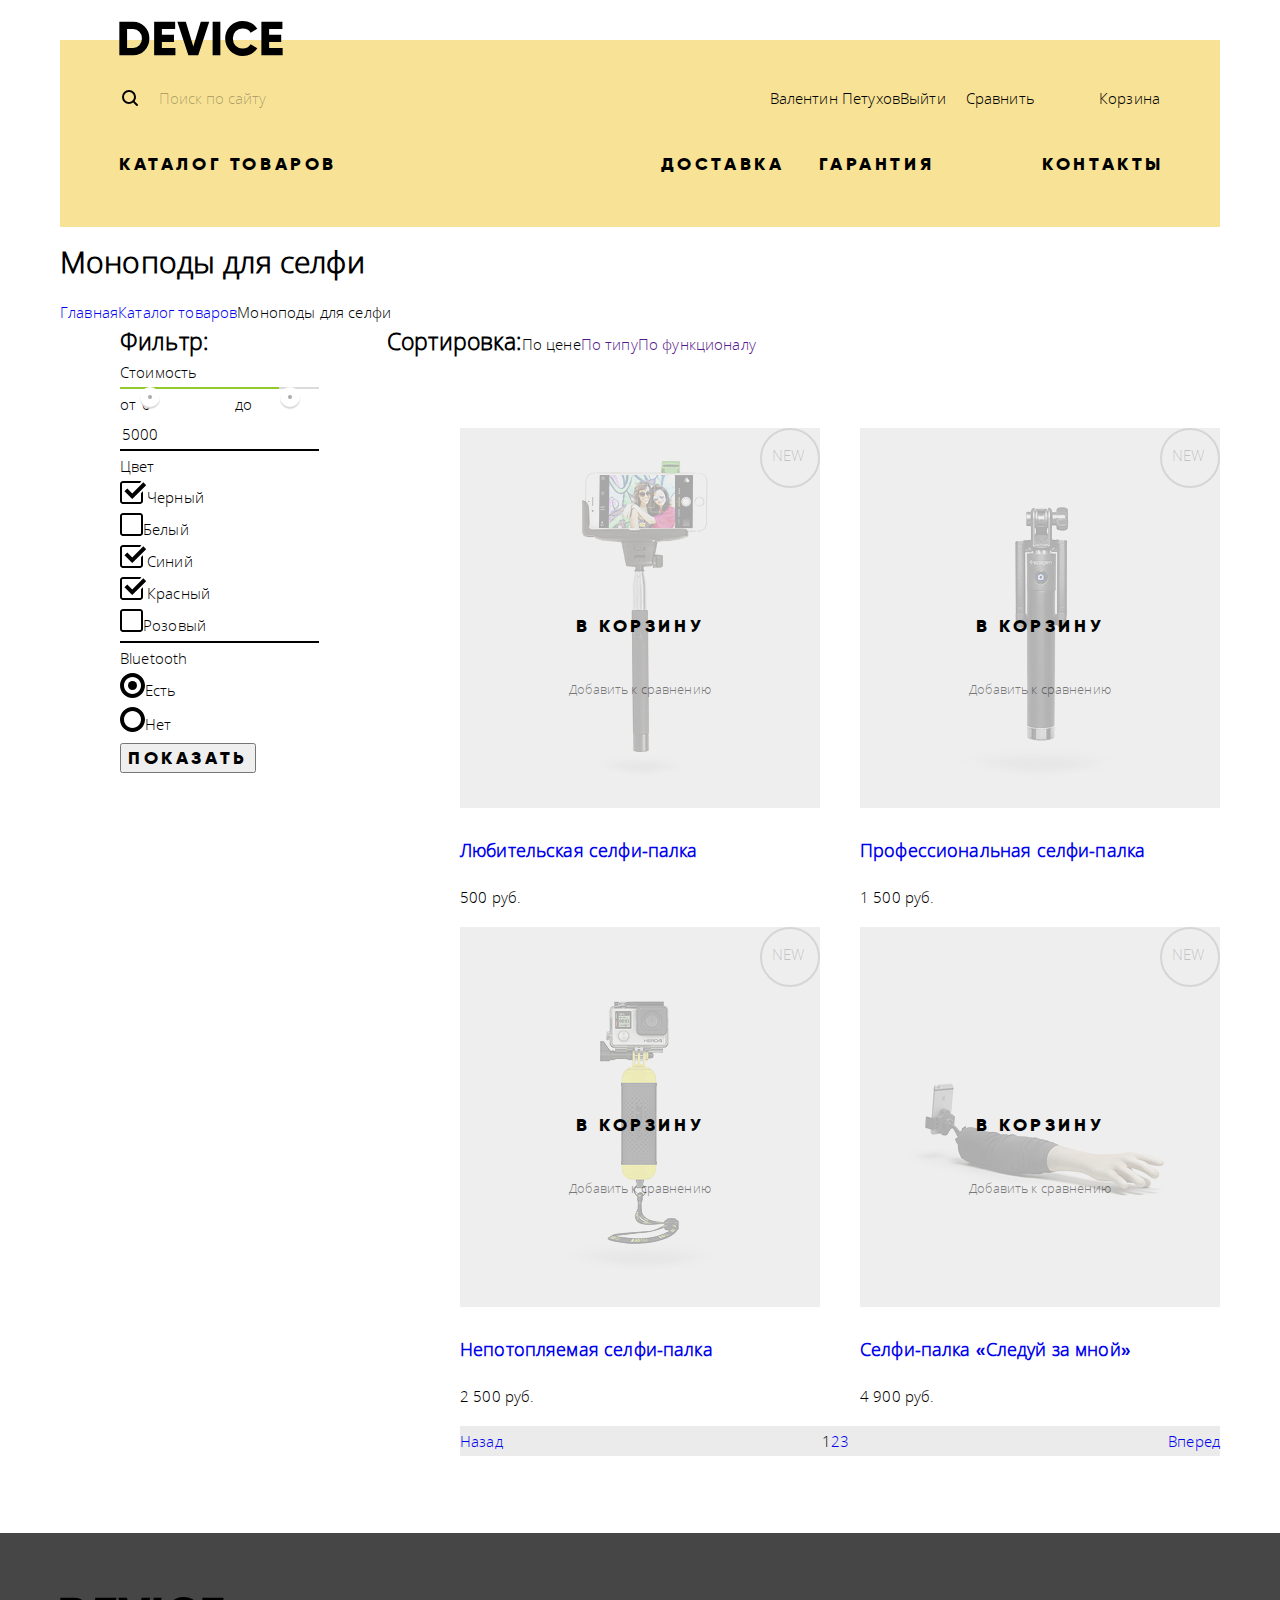
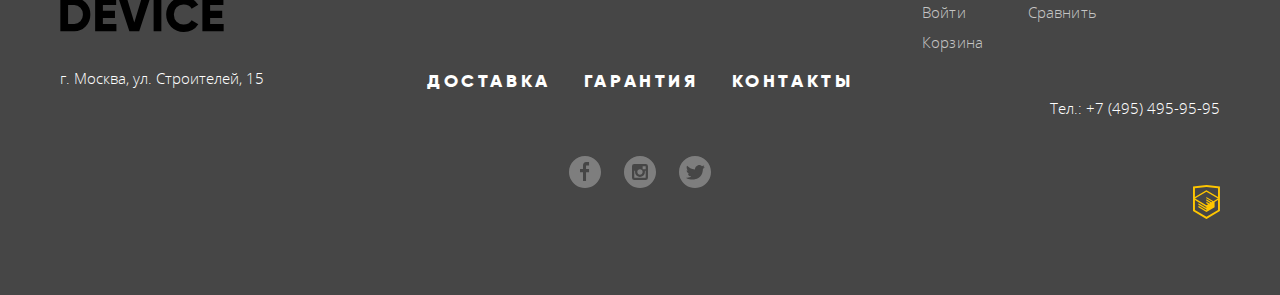
==== catalog.html @ 55981c4e "Device22.03" ====
<!DOCTYPE html>
<html lang="ru">
    <head>
       <meta charset="utf-8">
       <title>HTML Academy: Девайс</title>
       <link rel="stylesheet" href="css/normalize.css">
       <link rel="stylesheet" href="css/style.css">
    </head>
    <body>
        <header>
            <div class="container">
                <a class="header-logo" href="index.html">
                   <img src="img/svg/logo-device.svg" width="164" height="35" alt="Логотип интернет-магазина «Девайс»">
                </a>
                <div class="header-top-wrapper">
                    <form class="search-form" tabindex="0">
                        <label for="search-field" class="visually-hidden">Поиск по сайту</label>  
                        <input type="search" name="search" placeholder="Поиск по сайту" class="search-field" id="search-field">
                        <div class="actions">
                            <button type="submit" class="search-button">Найти</button>
                        </div>
                    </form>
                    <ul class="header-user-navigation">
                        <li class=""><a href="#" class="user-link">Валентин Петухов</a></li>
                        <li class=""><a href="#" class="exit-link">Выйти</a></li>
                        <li><a href="#" class="compare-link">Сравнить</a></li>
                        <li><a href="#" class="basket-link">Корзина</a></li>
                    </ul>
                </div>
                <nav class="main-navigation">
                    <ul class="site-navigation">
                        <li class="site-nav-catalog" tabindex="0"><a href="#">Каталог товаров</a>
                            <ul class="sub-nav">
                              <div class="sub-nav-wrapper">
                                   <div class="sub-nav-left">
                                        <li><a href="#">Виртуальная реальность</a></li>
                                        <li><a href="catalog.html">Моноподы для селфи</a></li>
                                        <li><a href="#">Экшн-камеры</a></li>                            
                                    </div>
                                    <div class="sub-nav-middle">
                                        <li><a href="#">Фитнес-браслеты</a></li>                            
                                        <li><a href="#">Умные часы</a></li>
                                    </div>   
                                    <li><a href="#">Квадрокоптеры</a></li>
                                </div>
                            </ul>
                        </li>
                        <li class="site-nav-delivery"><a href="#">Доставка</a></li>
                        <li class="site-nav-guarantee"><a href="#">Гарантия</a></li>
                        <li><a href="#">Контакты</a></li>
                    </ul>
                </nav>
            </div>
        </header>
        <main>
           <div class="container">
                <h1>Моноподы для селфи</h1>
                <ul class="breadcrumbs">
                    <li><a href="#">Главная</a></li>
                    <li><a href="#">Каталог товаров</a></li>
                    <li>Моноподы для селфи</li>
                </ul>
            </div>  
                <div class="main-page-wrapper">
                   <div class="container">
                    <section class="filters">                       
                        <h2>Фильтр:</h2>
                        <form class="filter">
                            <fieldset class="filter-price">
                               <legend>Стоимость</legend>
                               <div class="range-controls">
                                    <div class="scale">
                                         <div class="bar"></div>
                                    </div>
                                    <button class="toggle toggle-min"><span class="visually-hidden">Минимальная цена</span></button>
                                    <button class="toggle toggle-max"><span class="visually-hidden">Максимальная цена</span></button>
                               </div>
                               <div class="price-controls">
                                     <label for="min-price">от</label>
                                     <input name="min-price" id="min-price" class="min-price" type="text" value="0">
                                     <label for="max-price">до </label>
                                     <input name="max-price" id="max-price" class="max-price" type="text" value="5000">
                               </div>
                           </fieldset>
                           <fieldset class="filter-color">
                               <legend>Цвет</legend>
                               <ul>
                                   <li class="filter-option">
                                       <input type="checkbox" class="visually-hidden filter-input-checkbox" name="black" id="option-black" checked>
                                       <label for="option-black">
                                           <span class="checkbox checkbox-off">
                                               <svg xmlns="http://www.w3.org/2000/svg" width="23" height="23" viewBox="0 0 23 23"><path d="M20 2c.542 0 1 .458 1 1v17c0 .542-.458 1-1 1H3c-.542 0-1-.458-1-1V3c0-.542.458-1 1-1h17m0-2H3C1.35 0 0 1.35 0 3v17c0 1.65 1.35 3 3 3h17c1.65 0 3-1.35 3-3V3c0-1.65-1.35-3-3-3z"/></svg>
                                           </span>
                                           <span class="checkbox checkbox-on">
                                               <svg xmlns="http://www.w3.org/2000/svg" width="27" height="23" viewBox="0 0 27 23"><path d="M7.285 7.486l-2.829 2.829 7.783 7.783L26.171 4.166l-2.828-2.829-11.104 11.102z"/><path d="M21 20c0 .542-.458 1-1 1H3c-.542 0-1-.458-1-1V3c0-.542.458-1 1-1h16.908L21.493.415A2.96 2.96 0 0 0 20 0H3C1.35 0 0 1.35 0 3v17c0 1.65 1.35 3 3 3h17c1.65 0 3-1.35 3-3v-9.829l-2 2V20z"/></svg>
                                           </span>
                                           Черный
                                       </label>
                                   </li>
                                   <li class="filter-option">
                                       <input type="checkbox" class="visually-hidden filter-input-checkbox" name="white" id="option-white">
                                       <label for="option-white">
                                           <span class="checkbox checkbox-off">
                                               <svg xmlns="http://www.w3.org/2000/svg" width="23" height="23" viewBox="0 0 23 23"><path d="M20 2c.542 0 1 .458 1 1v17c0 .542-.458 1-1 1H3c-.542 0-1-.458-1-1V3c0-.542.458-1 1-1h17m0-2H3C1.35 0 0 1.35 0 3v17c0 1.65 1.35 3 3 3h17c1.65 0 3-1.35 3-3V3c0-1.65-1.35-3-3-3z"/></svg>
                                           </span>
                                           <span class="checkbox checkbox-on">
                                               <svg xmlns="http://www.w3.org/2000/svg" width="27" height="23" viewBox="0 0 27 23"><path d="M7.285 7.486l-2.829 2.829 7.783 7.783L26.171 4.166l-2.828-2.829-11.104 11.102z"/><path d="M21 20c0 .542-.458 1-1 1H3c-.542 0-1-.458-1-1V3c0-.542.458-1 1-1h16.908L21.493.415A2.96 2.96 0 0 0 20 0H3C1.35 0 0 1.35 0 3v17c0 1.65 1.35 3 3 3h17c1.65 0 3-1.35 3-3v-9.829l-2 2V20z"/></svg>
                                           </span>
                                           Белый
                                       </label>
                                   </li>
                                   <li class="filter-option">
                                       <input type="checkbox" class="visually-hidden filter-input-checkbox" name="blue" id="option-blue" checked>
                                       <label for="option-blue">
                                           <span class="checkbox checkbox-off">
                                               <svg xmlns="http://www.w3.org/2000/svg" width="23" height="23" viewBox="0 0 23 23"><path d="M20 2c.542 0 1 .458 1 1v17c0 .542-.458 1-1 1H3c-.542 0-1-.458-1-1V3c0-.542.458-1 1-1h17m0-2H3C1.35 0 0 1.35 0 3v17c0 1.65 1.35 3 3 3h17c1.65 0 3-1.35 3-3V3c0-1.65-1.35-3-3-3z"/></svg>
                                           </span>
                                           <span class="checkbox checkbox-on">
                                               <svg xmlns="http://www.w3.org/2000/svg" width="27" height="23" viewBox="0 0 27 23"><path d="M7.285 7.486l-2.829 2.829 7.783 7.783L26.171 4.166l-2.828-2.829-11.104 11.102z"/><path d="M21 20c0 .542-.458 1-1 1H3c-.542 0-1-.458-1-1V3c0-.542.458-1 1-1h16.908L21.493.415A2.96 2.96 0 0 0 20 0H3C1.35 0 0 1.35 0 3v17c0 1.65 1.35 3 3 3h17c1.65 0 3-1.35 3-3v-9.829l-2 2V20z"/></svg>
                                           </span>
                                           Синий
                                       </label>
                                   </li>
                                   <li class="filter-option">
                                       <input type="checkbox" class="visually-hidden filter-input-checkbox" name="red" id="option-red" checked>
                                       <label for="option-red">
                                           <span class="checkbox checkbox-off">
                                               <svg xmlns="http://www.w3.org/2000/svg" width="23" height="23" viewBox="0 0 23 23"><path d="M20 2c.542 0 1 .458 1 1v17c0 .542-.458 1-1 1H3c-.542 0-1-.458-1-1V3c0-.542.458-1 1-1h17m0-2H3C1.35 0 0 1.35 0 3v17c0 1.65 1.35 3 3 3h17c1.65 0 3-1.35 3-3V3c0-1.65-1.35-3-3-3z"/></svg>
                                           </span>
                                           <span class="checkbox checkbox-on">
                                               <svg xmlns="http://www.w3.org/2000/svg" width="27" height="23" viewBox="0 0 27 23"><path d="M7.285 7.486l-2.829 2.829 7.783 7.783L26.171 4.166l-2.828-2.829-11.104 11.102z"/><path d="M21 20c0 .542-.458 1-1 1H3c-.542 0-1-.458-1-1V3c0-.542.458-1 1-1h16.908L21.493.415A2.96 2.96 0 0 0 20 0H3C1.35 0 0 1.35 0 3v17c0 1.65 1.35 3 3 3h17c1.65 0 3-1.35 3-3v-9.829l-2 2V20z"/></svg>
                                           </span>
                                           Красный
                                       </label>
                                   </li>
                                   <li class="filter-option">
                                       <input type="checkbox" class="visually-hidden filter-input-checkbox" name="pink" id="option-pink">
                                       <label for="option-pink">
                                           <span class="checkbox checkbox-off">
                                               <svg xmlns="http://www.w3.org/2000/svg" width="23" height="23" viewBox="0 0 23 23"><path d="M20 2c.542 0 1 .458 1 1v17c0 .542-.458 1-1 1H3c-.542 0-1-.458-1-1V3c0-.542.458-1 1-1h17m0-2H3C1.35 0 0 1.35 0 3v17c0 1.65 1.35 3 3 3h17c1.65 0 3-1.35 3-3V3c0-1.65-1.35-3-3-3z"/></svg>
                                           </span>
                                           <span class="checkbox checkbox-on">
                                               <svg xmlns="http://www.w3.org/2000/svg" width="27" height="23" viewBox="0 0 27 23"><path d="M7.285 7.486l-2.829 2.829 7.783 7.783L26.171 4.166l-2.828-2.829-11.104 11.102z"/><path d="M21 20c0 .542-.458 1-1 1H3c-.542 0-1-.458-1-1V3c0-.542.458-1 1-1h16.908L21.493.415A2.96 2.96 0 0 0 20 0H3C1.35 0 0 1.35 0 3v17c0 1.65 1.35 3 3 3h17c1.65 0 3-1.35 3-3v-9.829l-2 2V20z"/></svg>
                                           </span>
                                           Розовый
                                       </label>
                                   </li>
                               </ul>
                           </fieldset>
                           <fieldset class="filter-bluetooth">
                               <legend>Bluetooth</legend>
                               <ul>
                                   <li class="filter-option">
                                       <input type="radio" class="visually-hidden filter-input-radio" name="bluetooth" value="yes" id="option-yes" checked>
                                        <label for="option-yes">
                                            <span class="radio radio-off">
                                                <svg xmlns="http://www.w3.org/2000/svg" width="25" height="25" viewBox="0 0 25 25"><path d="M12.5 4c4.687 0 8.5 3.813 8.5 8.5 0 4.687-3.813 8.5-8.5 8.5C7.813 21 4 17.187 4 12.5 4 7.813 7.813 4 12.5 4m0-4C5.597 0 0 5.597 0 12.5S5.597 25 12.5 25 25 19.403 25 12.5 19.403 0 12.5 0z"/></svg>
                                            </span>
                                            <span class="radio radio-on">
                                                <svg xmlns="http://www.w3.org/2000/svg" width="25" height="25" viewBox="0 0 25 25"><path d="M12.5 4c4.687 0 8.5 3.813 8.5 8.5 0 4.687-3.813 8.5-8.5 8.5C7.813 21 4 17.187 4 12.5 4 7.813 7.813 4 12.5 4m0-4C5.597 0 0 5.597 0 12.5S5.597 25 12.5 25 25 19.403 25 12.5 19.403 0 12.5 0z"/><circle cx="12.5" cy="12.5" r="4.5"/></svg>
                                            </span>
                                            Есть
                                        </label>
                                   </li>
                                   <li class="filter-option">
                                       <input type="radio" class="visually-hidden filter-input-radio" name="bluetooth" value="no" id="option-no">
                                        <label for="option-no">
                                            <span class="radio radio-off">
                                                <svg xmlns="http://www.w3.org/2000/svg" width="25" height="25" viewBox="0 0 25 25"><path d="M12.5 4c4.687 0 8.5 3.813 8.5 8.5 0 4.687-3.813 8.5-8.5 8.5C7.813 21 4 17.187 4 12.5 4 7.813 7.813 4 12.5 4m0-4C5.597 0 0 5.597 0 12.5S5.597 25 12.5 25 25 19.403 25 12.5 19.403 0 12.5 0z"/></svg>
                                            </span>
                                            <span class="radio radio-on">
                                                <svg xmlns="http://www.w3.org/2000/svg" width="25" height="25" viewBox="0 0 25 25"><path d="M12.5 4c4.687 0 8.5 3.813 8.5 8.5 0 4.687-3.813 8.5-8.5 8.5C7.813 21 4 17.187 4 12.5 4 7.813 7.813 4 12.5 4m0-4C5.597 0 0 5.597 0 12.5S5.597 25 12.5 25 25 19.403 25 12.5 19.403 0 12.5 0z"/><circle cx="12.5" cy="12.5" r="4.5"/></svg>
                                            </span>
                                            Нет
                                        </label>
                                   </li>
                               </ul>
                           </fieldset>
                           <button type="submit" class="button">Показать</button>
                        </form>                        
                    </section>
                    <div class="main-page-right">
                        <div class="sorting-options">
                            <h2>Сортировка:</h2>
                            <ul class="sorting-options-left">            
                                <li class="sorting-left-current"><a>По цене</a></li>
                                <li><a href="">По типу</a></li> 
                                <li><a href="">По функционалу</a></li>       
                            </ul>
                            <ul class="sorting-options-right">            
                                <li><a class="sort-increase">
                                    <span class="visually-hidden">По возрастанию</span>
                                </a></li>
                                <li><a href="" class="sort-decrease sort-decrease-current">
                                    <span class="visually-hidden">По убыванию</span>
                                </a></li>              
                            </ul>
                        </div>
                        <section class="page-catalog">
                            <h2 class="visually-hidden">Список моноподов</h2>
                            <ul class="catalog-list">
                                <li class="catalog-item"> 
                                    <div class="flag">new</div>                                                      
                                    <div class="catalog-item-image" tabindex="0">                  
                                        <img src="img/item-1.jpg" width="360" height="380" alt="Любительская селфи-палка">
                                        <div class="actions">
                                            <a href="buying.html" class="button buy-button">В корзину</a>
                                            <a href="#" class="marker-button">Добавить к сравнению</a>
                                        </div>       
                                    </div>    
                                    <a href="#"><h3 class="catalog-item-title">Любительская селфи-палка</h3></a>
                                    <p class="item-price">500 руб.</p>
                                </li>
                                <li class="catalog-item" tabindex="0"> 
                                    <div class="flag">new</div>            
                                    <div class="catalog-item-image">                  
                                        <img src="img/item-2.jpg" width="360" height="380" alt="Профессиональная селфи-палка"> <div class="actions">
                                            <a href="buying.html" class="button buy-button">В корзину</a>
                                            <a href="#" class="marker-button">Добавить к сравнению</a>
                                        </div>     
                                    </div>    
                                    <a href="#"><h3 class="catalog-item-title">Профессиональная селфи-палка </h3></a>
                                    <p class="item-price">1 500 руб.</p>
                                </li>
                                <li class="catalog-item" tabindex="0"> 
                                    <div class="flag">new</div>
                                    <div class="catalog-item-image">                  
                                        <img src="img/item-3.jpg" width="360" height="380" alt="Любительская селфи-палка"> 
                                        <div class="actions">
                                            <a href="buying.html" class="button buy-button">В корзину</a>
                                            <a href="#" class="marker-button">Добавить к сравнению</a>
                                        </div>     
                                    </div>    
                                    <a href="#"><h3 class="catalog-item-title">Непотопляемая селфи-палка</h3></a>
                                    <p class="item-price">2 500 руб.</p>
                                </li>
                                <li class="catalog-item" tabindex="0"> 
                                    <div class="flag flag-new">new</div>
                                    <div class="catalog-item-image">                  
                                        <img src="img/item-4.jpg" width="360" height="380" alt="Любительская селфи-палка"> 
                                        <div class="actions">
                                            <a href="buying.html" class="button buy-button">В корзину</a>
                                            <a href="#" class="marker-button">Добавить к сравнению</a>
                                        </div>      
                                    </div>    
                                    <a href="#"><h3 class="catalog-item-title">Селфи-палка «Следуй за мной»</h3></a>
                                    <p class="item-price">4 900 руб.</p>
                                </li>
                            </ul>
                            <ul class="pagination-list">
                                <li><a href="#">Назад</a></li>
                                <div class="pagination-item">
                                    <li class="pagination-item-current"><a>1</a></li>
                                    <li><a href="#">2</a></li>
                                    <li><a href="#">3</a></li>
                                </div>
                                <li><a href="#">Вперед</a></li>
                            </ul>
                        </section>
                    </div>
                    </div>    
               </div>                     
        </main>
        <footer>
           <div class="container">
               <div class="footer-left-wrapper">
                    <a class="footer-logo">
                        <img src="img/svg/logo-device.svg" width="164" height="35" alt="Логотип интернет-магазина «Девайс»">
                    </a>                
                    <p>г. Москва, ул. Строителей, 15</p>
                </div>
                <div class="footer-middle-wrapper">
                    <ul class="footer-navigation">
                        <li><a href="#">Доставка</a></li>
                        <li><a href="#">Гарантия</a></li>
                        <li><a href="#">Контакты</a></li>
                    </ul>
                    <ul class="footer-social">
                        <li><a class="social-button" href="#"><span class="visually-hidden">Фейсбук</span>
                            <svg xmlns="http://www.w3.org/2000/svg" width="32" height="32" viewBox="0 0 32 32"><path fill="#FFF" d="M16 0C7.164 0 0 7.163 0 16s7.164 16 16 16c8.837 0 16-7.164 16-16S24.837 0 16 0zm4.062 9.455h-3.021v3.444h3.021v3.445h-3.021v8.61H14.02v-8.61H11v-3.445h3.021V9.455c0-1.902 1.353-3.445 3.021-3.445h3.021v3.445z"/></svg>
                        </a></li>
                        <li><a class="social-button" href="#"><span class="visually-hidden">Инстаграм</span>
                            <svg xmlns="http://www.w3.org/2000/svg" width="32" height="32" viewBox="0 0 32 32"><g fill="#FFF"><path d="M20.916 16a4.938 4.938 0 1 1-9.877 0c0-.394.051-.773.138-1.14h-.897v6.838h11.396V14.86h-.897c.086.367.137.746.137 1.14z"/><path d="M15.978 18.659c1.466 0 2.659-1.193 2.659-2.659s-1.193-2.659-2.659-2.659c-1.466 0-2.659 1.193-2.659 2.659s1.192 2.659 2.659 2.659zM18.637 10.302h3.039v3.039h-3.039z"/><path d="M16 0C7.164 0 0 7.164 0 16c0 8.837 7.164 16 16 16 8.837 0 16-7.163 16-16 0-8.836-7.163-16-16-16zm7.955 21.698a2.285 2.285 0 0 1-2.279 2.279H10.279A2.285 2.285 0 0 1 8 21.698V10.302a2.286 2.286 0 0 1 2.279-2.279h11.396a2.286 2.286 0 0 1 2.279 2.279v11.396z"/></g></svg>
                        </a></li>
                        <li><a class="social-button" href="#"><span class="visually-hidden">Твиттер</span>
                            <svg xmlns="http://www.w3.org/2000/svg" width="32" height="32" viewBox="0 0 32 32"><path fill="#FFF" d="M16 0C7.164 0 0 7.164 0 16c0 8.837 7.164 16 16 16 8.837 0 16-7.163 16-16 0-8.836-7.163-16-16-16zm7.944 12.809c-.251 6.516-3.463 10.832-10.992 10.702h-.486c-.447 0-4.543-.443-5.344-1.823 2.479.19 4.247-.406 5.12-1.136-1.048-.289-2.923-.461-3.251-2.848.384.104.618.221 1.299.113-1.307-.824-2.758-1.519-2.679-3.643.311.317 1.164.518 1.46.457-.768-.233-2.149-3.244-.974-4.781 1.984 1.79 4.075 3.482 7.804 3.643.227-2.214 1.24-3.699 3.168-4.325 1.84-.479 3.255.26 3.901 1.138.737-.224 1.453-.466 2.193-.685-.004.833-.569 1.463-.935 1.709.747.165 1.423-.475 1.423-.475-.184.963-1.094 1.725-1.707 1.954z"/></svg>
                        </a></li>
                   </ul>
               </div>
               <div class="footer-right-wrapper">
                    <ul class="footer-user-navigation">
                        <li><a href="#" class="login-link">Войти</a></li>
                        <li><a href="#" class="compare-link">Сравнить</a></li>
                        <li><a href="#" class="basket-link">Корзина</a></li>
                    </ul>
                    <p>Тел.: +7 (495) 495-95-95</p>
                    <a href="https://htmlacademy.ru/intensive/htmlcss"><span class="visually-hidden">htmlacademy.ru</span>
                        <svg xmlns="http://www.w3.org/2000/svg" width="26.943" height="34.09" viewBox="0 0 26.943 34.09"><path fill="#FFC600" d="M13.62.017L13.472 0 0 1.412v24.661l13.473 8.017 13.43-7.99.042-.025V1.412L13.62.017zm11.399 12.11L13.495 5.334l-.001-.104-.087.05-.088-.056v.109L1.925 12.118V3.147l11.548-1.212L25.02 3.147v8.98zm-11.614-5.34L24.923 13.5l-4.479 2.64-7.093-4.221-.014 1.415 5.904 3.513-.86.507-5.03-2.992-.014 1.415 3.827 2.275-.782.523-3.031-1.787-.014 1.413 1.853 1.091-1.8 1.081-11.356-6.751 11.371-6.835zm-11.48 8.34l11.411 6.791.016 1.044-7.942-4.728-.015 1.416 7.979 4.795.018 1.076-7.973-4.74-.013 1.414 8.021 4.822.046.025 8.143-4.872-.011-5.177 3.415-2.036v10.021L13.472 31.85 1.925 24.979v-9.852z"/></svg>
                    </a>
                </div>
            </div>
       </footer>
    </body>
</html>
---- css/style.css ----
@font-face {
    font-family: 'gilroylight';
    src: url('../fonts/gilroylight.woff') format('woff'),
         url('../fonts/gilroylight.woff2') format('woff2');
}

@font-face {
    font-family: 'gilroyextrabold';
    src: url('../fonts/gilroyextrabold.woff') format('woff'),
         url('../fonts/gilroyextrabold.woff2') format('woff2');
}

@font-face {
    font-family: 'opensans';
    src: url('../fonts/opensans.woff') format('woff'),
         url('../fonts/opensans.woff2') format('woff2');
}

@font-face {
    font-family: 'opensanslight';
    src: url('../fonts/opensanslight.woff') format('woff'),
         url('../fonts/opensanslight.woff2') format('woff2');
}

*, *::before, *::after {
    box-sizing: inherit;
}

html {
    box-sizing: border-box;
}

.content-box-component {
    box-sizing: content-box;
}

body {
    margin: 0;
    padding: 0;
    padding-top: 40px;
    
    font-family: 'opensanslight', Arial, sans-serif;
    font-size: 15px;
    line-height: 30px;
    font-weight: 400;
    letter-spacing: 0.15px;
    color: #000000;
    
    background-color: #ffffff;
}

a {
    text-decoration: none;
}

img {
    max-width: 100%;
    height: auto;
}

.visually-hidden:not(:focus):not(:active),
input[type="checkbox"].visually-hidden,
input[type="radio"].visually-hidden {
    position: absolute;
    
    width: 1px;
    height: 1px;
    margin: -1px;
    border: 0;
    padding: 0;
    
    white-space: nowrap;
    
    clip-path: inset(100%);
    clip: rect(0 0 0 0);
    overflow: hidden;
}

.button {
    display: inline-block;
    vertical-align: middle;
    
    font-family: 'gilroyextrabold', Arial, sans-serif;
    font-size: 18px;
    line-height: 24px;
    font-weight: 700;
    letter-spacing: 3.6px;
    color: #000000;
    text-transform: uppercase;    
    
}

.button:hover {
    background-color: #f0c52e;
}

.button:focus {
    color: rgba(0, 0, 0, 0.3);
    
    background-color: #f0c52e;
}

.container {
    width: 1160px;
    margin: 0 auto;
    padding: 0;
}



header .container {
    position: relative;
    padding: 34px 56px 51px 59px;
    
    background-color: #f7e296;
}

.header-logo {
    position: absolute;
    
    top: -19px;
    left: 59px;
}

.header-top-wrapper {
    display: flex;
    flex-wrap: wrap;
    align-items: baseline;
    margin-bottom: 31px;
}

.search-form {
    display: flex;  
    position: relative;
}

.search-form::before {
    content: "";
    
    position: absolute;
    top: 16px;
    left: 3px;
    
    width: 16px;
    height: 16px;
    
    background-image: url("../img/svg/search.svg");
    background-repeat: no-repeat;
    background-position: 0 0 ;
}

.search-field {   
    width: 356px;
    padding: 9px 12px 8px 40px;
    
    font-size: 15px;
    line-height: 30px;
    
    background-color: transparent;
    border: none;
    
    outline: none; /* delete*/
}

.search-field:focus {
    border-bottom: 2px solid #000000;
}

.search-field::-webkit-input-placeholder {
    color: rgba(0, 0, 0, 0.3);
}

.search-field::placeholder {
    color: rgba(0, 0, 0, 0.3);
}

.search-field:hover::-webkit-input-placeholder {
    color: rgba(0, 0, 0, 0.6);
}

.search-field:hover::placeholder {
    color: rgba(0, 0, 0, 0.6);
}

.search-field:focus::-webkit-input-placeholder {
    color: #000000;
}

.search-field:focus::placeholder {
    color: #000000;
}

.search-button {
    padding: 14px 19px;
    
    background-color: transparent;
    border: 2px solid #000000;
}

.search-button:hover {
    color: #ffffff;
    
    background-color: #000000;
}

.search-button:focus {
    color: rgba(255, 255, 255, 0.3);
    
    background-color: #000000;
}

.search-form .actions {
    display: none;
}

.search-form:focus-within .actions {
    display: block;
}

.header-user-navigation {
    display: flex;
    flex-wrap: wrap;
    margin: 0;
    padding: 0;
    margin-left: auto;
    
    list-style: none;
}

.header-user-navigation a {
    color: #000000;
}

.header-user-navigation .login-link {
    margin-right: 217px;
    padding-left: 27px;
}

.header-user-navigation .compare-link {
    margin-right: 40px;
    padding-left: 20px;
}

.header-user-navigation .basket-link {
    margin-right: 4px;
    padding-left: 24px;
}

.site-navigation {
    display: flex;
    flex-wrap: wrap;
    position: relative;
    margin: 0;
    padding: 0;
    
    font-family: 'gilroyextrabold', Arial, sans-serif;
    font-size: 18px;
    line-height: 24px;
    font-weight: 700;
    letter-spacing: 3.6px;
    text-transform: uppercase;
    
    list-style: none;
}

.site-navigation a {
    color: #000000;
}

.site-nav-delivery {
    margin-right: 35px;
    margin-left: auto;
}

.site-nav-guarantee {
    margin-right: 108px;
}

.sub-nav {
    position: absolute;
    left: -59px;
    display: none;
    
    width: 1160px;
    padding: 0;
    margin: 0;
    padding-top: 21px;
    padding-left: 60px;
    padding-right: 60px;
    padding-bottom: 34px;
    
    list-style: none;
    
    background-color: #f7e296;
    
    z-index: 1;
}

.site-nav-catalog:hover .sub-nav,
.site-nav-catalog:focus-within .sub-nav {
  display: block;
}

.sub-nav-wrapper {
    display: flex;
    flex-wrap: wrap;  
    align-items: baseline;
    
    font-family: 'opensanslight', Arial, sans-serif;
    font-size: 15px;
    line-height: 36px;
    font-weight: 400;
    letter-spacing: 0.15px;
    text-transform: none;
}

.sub-nav-left {
    margin-right: 58px;
}

.sub-nav-middle {
    margin-right: 77px;
}

.main-benefits-slider {
    position: relative;
    padding-bottom: 106px;
    
    background-color: #ffffff;
    background-image: linear-gradient(#f7e296 19%, #ffffff 19% );
}

.slider-benefit-wrapper {
    display: flex;
}

.slider-image {
    display: flex;
    justify-content: center;
    align-items: flex-start;
    width: 560px;
    height: 486px;
}

.slider-content {
    width: 600px;
    padding: 80px 60px 0 40px;
}

.slider-title {    
    width: 502px;
    margin: 0;
    margin-bottom: 20px;
    
    font-family: 'gilroyextrabold', Arial, sans-serif;
    font-size: 47px;
    line-height: 56px;
    font-weight: 700;
    letter-spacing: 0.47px;
}

.slider-text {
    margin: 0;
    margin-bottom: 48px;
    
    color: #464646;
}

.slider-text--1 {
    width: 482px;
}

.slider-text--2 {
    width: 442px;
}

.slider-text--3 {
    width: 452px;
}

.slider-benefit .button {
    margin-bottom: 71px
}

.slider-controls-benefits {
    position: absolute;
    left: 98%;
    top: 225px;
    z-index: 50;
    
    width: 160px;
    height: 10px;
    
    text-align: center;
    font-size: 0;
    transform: translateX(-98%);
}

.slider-controls-benefits label {
    position: relative;
    
    display: inline-block;
    width: 10px;
    height: 10px;
    padding: 10px;
    
    vertical-align: top;
    
    border-radius: 50%;
    cursor: pointer; 
}

.slider-controls-benefits label::after {
    content: "";
    
    position: absolute;
    top: 0px;
    left: 0px;
    z-index: 1;
    
    width: 10px;
    height: 10px;

    background-color: #ffffff;
    border: 1px solid #000000;
    
    border-radius: 50%;
}

.slider-list-benefits {
    margin: 0;
    padding: 0;
    
    list-style: none;
}

.slider-benefit {
    display: none;
}

#benefit-1:checked ~ .slider-list-benefits .slider-benefit:nth-child(1) {
    display: block;
}

#benefit-2:checked ~ .slider-list-benefits .slider-benefit:nth-child(2) {
    display: block;
}

#benefit-3:checked ~ .slider-list-benefits .slider-benefit:nth-child(3) {
    display: block;
}

#benefit-1:checked ~ .slider-controls-benefits .slider-controls-benefit--1::before,
#benefit-2:checked ~ .slider-controls-benefits .slider-controls-benefit--2::before,
#benefit-3:checked ~ .slider-controls-benefits .slider-controls-benefit--3::before {
    content: "";
    
    position: absolute;
    left: 2px;
    top: 2px;
    z-index: 2;
    
    width: 6px;
    height: 6px;
  
    background-color: #ffffff;
    border: 1px solid #000000;
    
    border-radius: 50%;
}

.main-catalog {
    padding: 0;    
    padding-bottom: 80px;
    
    font-family: 'gilroyextrabold', Arial, sans-serif;
    font-size: 18px;
    line-height: 24px;
    font-weight: 700;
    letter-spacing: 0.18px;
}

.main-catalog-list {
    display: flex;
    flex-wrap: wrap;
    margin: 0;
    padding: 0;
    
    list-style: none;
}

.main-catalog-list li { 
    position: relative;
    margin-right: 40px;
}

.main-catalog-list li:last-child {
    margin-right: 0;
}

.main-catalog-list  a { 
    display: flex;
    width: 160px;
    padding-top: 194px;
    
    color: #000000;
}

.main-catalog-element--2 {
    padding-right: 60px;
}

.main-catalog-list a::before {
    content: "";
    
    position: absolute;
    top: 0;
    left: 0;
    
    width: 160px;
    height: 160px;
    
    background-color: #f7e296;
}

.main-catalog-element--1::after {
    content: "";
    
    position: absolute;
    top: 52px;
    left: 31px;
    
    width: 97px;
    height: 55px;
    
    background-image: url("../img/popular-1.png");
    background-repeat: no-repeat;
    background-position: 0 0 ; 
    
    z-index: 1;
}

.main-catalog-element--2::after {
    content: "";
    
    position: absolute;
    top: 41px;
    left: 38px;
    
    width: 86px;
    height: 117px;
    
    background-image: url("../img/popular-2.png");
    background-repeat: no-repeat;
    background-position: 0 0 ; 
    
    z-index: 1;
}

.main-catalog-element--3::after {
    content: "";
    
    position: absolute;
    top: 38px;
    left: 49px;
    
    width: 71px;
    height: 87px;
    
    background-image: url("../img/popular-3.png");
    background-repeat: no-repeat;
    background-position: 0 0 ; 
    
    z-index: 1;
}

.main-catalog-element--4::after {
    content: "";
    
    position: absolute;
    top: 50px;
    left: 28px;
    
    width: 107px;
    height: 65px;
    
    background-image: url("../img/popular-4.png");
    background-repeat: no-repeat;
    background-position: 0 0 ; 
    
    z-index: 1;
}

.main-catalog-element--5::after {
    content: "";
    
    position: absolute;
    top: 32px;
    left: 55px;
    
    width: 56px;
    height: 98px;
    
    background-image: url("../img/popular-5.png");
    background-repeat: no-repeat;
    background-position: 0 0 ; 
    
    z-index: 1;
}

.main-catalog-element--6::after {
    content: "";
    
    position: absolute;
    top: 49px;
    left: 13px;
    
    width: 132px;
    height: 69px;
    
    background-image: url("../img/popular-6.png");
    background-repeat: no-repeat;
    background-position: 0 0 ; 
    
    z-index: 1;
}

.main-services {
    background-image: linear-gradient(#ffffff 26%, #e5e5e5 26% );
}

.main-services .container {
    display: flex;
    padding-top: 75px;
    padding-bottom: 140px;
    padding-right: 300px;
    
    background-image: linear-gradient(#ffffff 26%, #e5e5e5 26% );
}

.slider-controls-services {
    position: relative;
    width: 280px;
    margin: 0;
    padding: 0;
    margin-top: 6px;
    margin-right: 122px;
    
    list-style: none;
}

.slider-controls-services::after {
    content: "";
    
    position: absolute;
    top: -80px;
    right: -4px;
    
    width: 7px;
    height: 319px;
    
    background-color: #000000;
}

.slider-controls-services li {
    margin-bottom: 24px;
}

.slider-controls-services li:last-child {
    margin-bottom: 0;
}

.slider-controls-services label {
    padding: 8px;
}

.slider-list-services {
    width: 436px;
    margin: 0;
    padding: 0;
    
    list-style: none;
}

.slider-list-services h3 { 
    margin: 0;
    margin-bottom: 30px;
    
    font-family: 'gilroyextrabold', Arial, sans-serif;
    font-size: 47px;
    line-height: 48px;
    font-weight: 700;
    letter-spacing: 0.47px;
}

.slider-list-services p {
    width: 436px;
    margin: 0;
    
    color: #464646;
}

.slider-service {
     display: none;
}

#service-1:checked ~ .slider-list-services .slider-service--1 {
    display: block;
}

#service-2:checked ~ .slider-list-services .slider-service--2 {
    display: block;
}

#service-3:checked ~ .slider-list-services .slider-service--3 {
    display: block;
}

#service-1:checked ~ .slider-controls-services .slider-controls-service--1,
#service-2:checked ~ .slider-controls-services .slider-controls-service--2,
#service-3:checked ~ .slider-controls-services .slider-controls-service--3 {
    width: 278px;
    color: #f0c52e;
    
    background-color: #000000;
}

.brand-list {
    display: flex;
    flex-wrap: wrap;
    margin: 0;
    padding: 0;
    padding-top: 94px;
    padding-bottom: 93px;    
    list-style: none;
}

.brand-list li {
    width: 260px;
    height: 100px;
    margin-right: 40px;
}

.brand-list li:last-child {
    margin-right: 0;
}

.main-down-wrapper {
    display: flex;    
    padding-top: 52px;
    padding-bottom: 88px;
}

.main-down-wrapper h2 {
    margin: 0;
    margin-bottom: 43px;
    
    font-family: 'gilroyextrabold', Arial, sans-serif;
    font-size: 47px;
    line-height: 48px;
    font-weight: 700;
    letter-spacing: 0.47px;
}

.main-down-wrapper p {
    margin: 0;
    
    color: #464646;
}

.extra-benefits {
    width: 485px;
}

.extra-benefits p {
    margin-bottom:  30px;
}

.main-contacts {
    width: 560px;
    margin-left: auto;
}

.delivery-option {
    margin: 0;
    padding: 0;
    margin-top: 66px;
    margin-bottom: 57px;
    padding-left: 35px;
    
    font-family: 'gilroyextrabold', Arial, sans-serif;
    font-size: 16px;
    line-height: 40px;
    font-weight: 700;
    
    list-style: none;
}

.delivery-option li {
    position: relative;
}

.delivery-option li:before {
    content: ""; 
    
    position: absolute;
    top: 16px;
    left: -35px;
    
    width: 8px;
    height: 8px;
    
    background-color: #ffffff;    
    border: 2px solid #e6e6e6;
    border-radius: 50%;
}

.main-contacts p {
    margin-bottom:  40px;
}

.map-address {
    margin: 0;
    margin-bottom: 63px;
}

.breadcrumbs {
    display: flex;
    flex-wrap: wrap;
    margin: 0;
    padding: 0;
    
    list-style: none;
}

.main-page-wrapper .container {
    display: flex;
}

.filters {
    width: 327px;
    padding-right: 68px;
    padding-left: 60px;
}

.filters h2 {
    margin: 0;
}

.filter fieldset {
    padding: 0;
    margin: 0;
    
    border: none; 
    border-bottom: 2px solid #000000;
}

.filter fieldset:last-of-type {
    border-bottom: none;
}

.filter ul {
    margin: 0;
    padding: 0;
    
    list-style: none;
}

.range-controls {
    position: relative;
}

.range-controls .scale {
    height: 2px;
    
    background-color: #dbdbdb;
}

.range-controls .bar {
    width: 80%;
    height: 2px;
    
    background-color: #91c92f;
}
.range-controls .toggle {
    position: absolute;
    top: 0;
    left: 0;
    
    width: 20px;
    height: 20px;
    padding: 0;
    
    border: 8px solid #ffffff;
    background-color: #ababab;
    box-shadow: 0 2px 1px 0 #dadada;
    border-radius: 50%;
    
    cursor: pointer;
}

.range-controls .toggle-min {
    left: 20px;
}

.range-controls .toggle-max {
    left: 160px;
}

.price-controls input {
    width: 90px;
    border: none; 
}

.filter-option label {
    display: flex;
    
    align-items: center;
    
    cursor: pointer;
    user-select: none;
}

.checkbox-on {
    display: none;
}

.filter-input-checkbox:checked + label .checkbox-on {
    display: block;
}

.filter-input-checkbox:checked + label .checkbox-off {
    display: none;
}

.filter-input-checkbox:disabled + label,
.filter-input-checkbox:disabled + label .checkbox-on,
.filter-input-checkbox:disabled + label .checkbox-off { 
    opacity: 0.25;
}

.filter-input-checkbox:hover ~ label .checkbox {
    opacity: 0.6; 
}

.filter-input-checkbox:focus ~ label .checkbox {
    opacity: 1; 
}

.radio-on {
    display: none;
}

.filter-input-radio:checked + label .radio-on {
    display: block;
}

.filter-input-radio:checked + label .radio-off {
    display: none;
}

.filter-input-radio:disabled + label,
.filter-input-radio:disabled + label .radio-on,
.filter-input-radio:disabled + label .radio-off {
    opacity: 0.25;
}

.filter-input-radio:hover ~ label .radio {
    opacity: 0.6;
}

.filter-input-radio:focus ~ label .radio {
    opacity: 1; 
}

.main-page-right {
    width: 833px;
}

.sorting-options {
    display: flex;
    align-items: baseline;
}

.sorting-options h2 {
    margin: 0;
}

.sorting-options-left {
    display: flex;
    flex-wrap: wrap;
    margin: 0;
    padding: 0;
    
    list-style: none;
}

.sorting-options-right {
    display: flex;
    flex-wrap: wrap;
    margin: 0;
    padding: 0;
    
    list-style: none;
}

.page-catalog {
     padding: 69px 0 77px 73px;
}

.catalog-list {
    display: flex;
    flex-wrap: wrap;
    margin: 0;
    padding: 0;
    
    list-style: none;
}

.catalog-item {
    position: relative;
    width: 360px;
    margin-right: 40px;
}

.catalog-item:nth-child(2n) {
    margin-right: 0;
}

.catalog-item .flag {
    position: absolute;
    top: 0px;
    right: 0px;
    
    width: 60px;
    height: 60px;
    padding: 10px;
    
    color: rgba(0, 0, 0, 0.2);
    text-transform: uppercase;
    border: 2px solid rgba(0, 0, 0, 0.1);
    border-radius: 50%;
    
    z-index: 20;
}

.catalog-item-image {
    position: relative;
}

.catalog-item-image .actions { 
    position: absolute;
    top: 0;
    left: 0;
    
    width: 360px;
    height: 380px;
    padding: 186px 30px 137px 30px;
    text-align: center;
    
    background-color: rgba(238,238,238,0.7);
    
    z-index: 10; 
}

.catalog-item-image .actions {
/*    display: none;*/
}

.catalog-item-image:hover .actions {
    display: block;
}

.catalog-item-image:focus-within .actions {
    display: block;
}

.buy-button {
    display: block;
    margin-bottom: 33px;
}

.marker-button {
    display: block;
    
    font-size: 13px;
    line-height: 36px;
    letter-spacing: 0.13px;
    color: rgba(0, 0, 0, 0.5);    
}

.pagination-list {
    display: flex;
    flex-wrap: wrap;
    justify-content: space-between;
    margin: 0;
    padding: 0;
    
    list-style: none;
    
    background-color: #ebebeb;
}

.pagination-item {
    display: flex;
    flex-wrap: wrap;
}

footer {
    background-color: #464646;
}

footer .container {
    display: flex;
    padding-top: 64px;
    padding-bottom: 67px;
    
    background-color: #464646;
}

footer .container p {    
    color: #ffffff;
}

.footer-left-wrapper {
    width: 210px;  
}

.footer-middle-wrapper {
    width: 440px;
    margin-left: auto;
    margin-top: 69px;
}

.footer-logo {
    display: block;
    margin-bottom: 22px;
}

.footer-left-wrapper p {
    margin: 0;
    
    letter-spacing: normal;
}

.footer-right-wrapper {
    width: 360px;    
}

.footer-navigation,
.footer-social,
.footer-user-navigation {
    display: flex;
    flex-wrap: wrap;
    margin: 0;
    padding: 0;
    
    list-style: none;
}

.footer-navigation{
    margin-bottom: 60px;  
    padding-left: 7px;
}

.footer-navigation li {
    margin-right: 33px;
}

.footer-navigation li:last-child {
    margin-right: 0;
}

.footer-navigation a {
    font-family: 'gilroyextrabold', Arial, sans-serif;
    font-size: 18px;
    line-height: 24px;
    font-weight: 700;
    letter-spacing: 3.6px;
    text-transform: uppercase;
    color: #ffffff;
} 

.footer-social {
    justify-content: center;
}

.footer-social li {
    margin-right: 23px; 
}

.footer-social li:last-child {
    margin-right: 0;
}

.social-button {
    opacity: 0.3;  
}

.social-button:hover {
    opacity: 0.6; 
}

.social-button:active {
    opacity: 0.1; 
}

.footer-user-navigation {
    margin-bottom: 36px;
}

.footer-user-navigation li {
    padding-left: 30px;
}

.footer-user-navigation li {
    margin-left: 32px;
}

.footer-user-navigation a {
    color: rgba(255, 255, 255, 0.7);
} 

.footer-right-wrapper p {
    margin: 0;
    margin-bottom: 62px; 
    text-align: right;
    letter-spacing: normal;
}

.footer-right-wrapper > a {
    display: block;
    text-align: right;
}
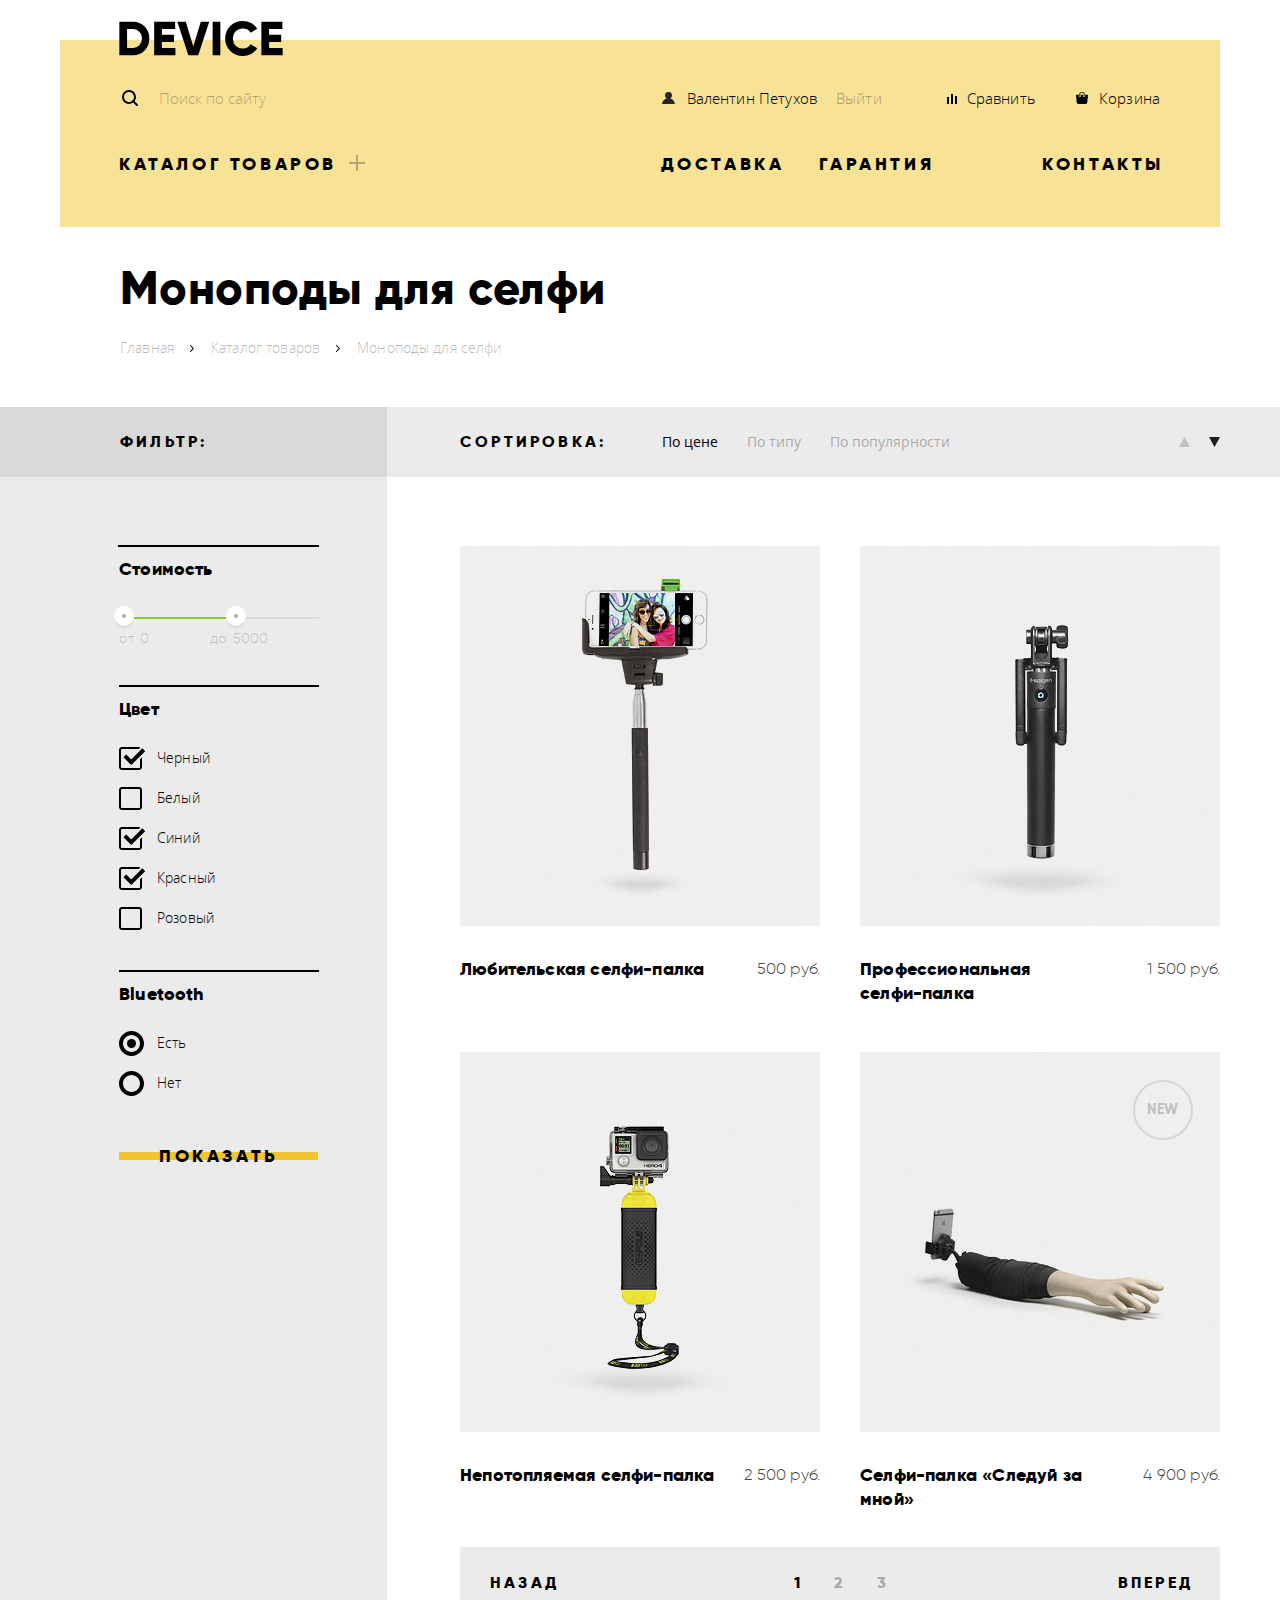
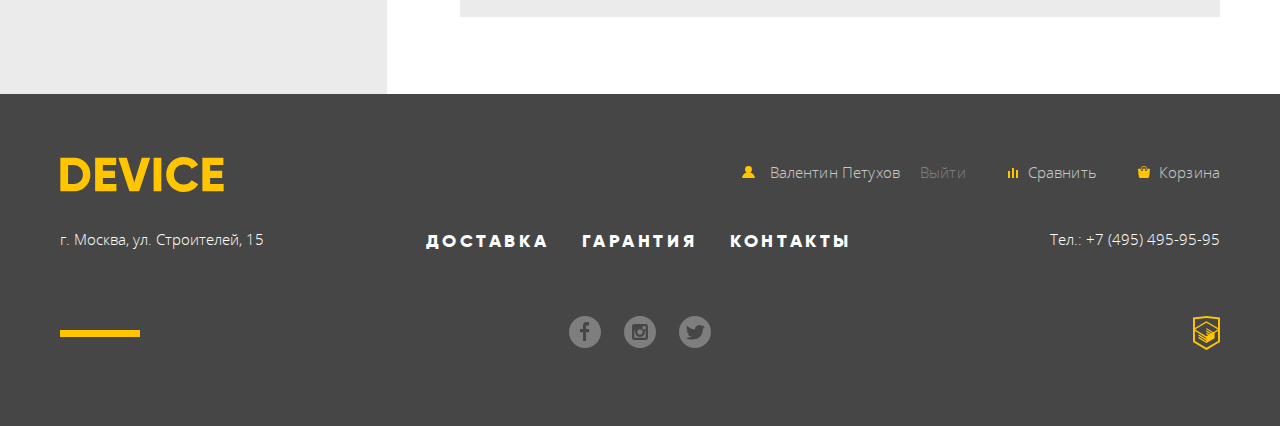
==== commit 2ea9cba6: "Защита Девайс" ====
--- a/catalog.html
+++ b/catalog.html
@@ -2,9 +2,10 @@
 <html lang="ru">
     <head>
        <meta charset="utf-8">
+       <meta name="format-detection" content="telephone=no">
        <title>HTML Academy: Девайс</title>
        <link rel="stylesheet" href="css/normalize.css">
-       <link rel="stylesheet" href="css/style.css">
+       <link rel="stylesheet" href="css/style.min.css">
     </head>
     <body>
         <header>
@@ -13,264 +14,294 @@
                    <img src="img/svg/logo-device.svg" width="164" height="35" alt="Логотип интернет-магазина «Девайс»">
                 </a>
                 <div class="header-top-wrapper">
-                    <form class="search-form" tabindex="0">
+                    <form class="search-form" tabindex="0" method="post" action="https://echo.htmlacademy.ru">
                         <label for="search-field" class="visually-hidden">Поиск по сайту</label>  
                         <input type="search" name="search" placeholder="Поиск по сайту" class="search-field" id="search-field">
                         <div class="actions">
                             <button type="submit" class="search-button">Найти</button>
                         </div>
                     </form>
-                    <ul class="header-user-navigation">
-                        <li class=""><a href="#" class="user-link">Валентин Петухов</a></li>
-                        <li class=""><a href="#" class="exit-link">Выйти</a></li>
+                    <ul class="header-user-nav">
+                        <li><a href="#" class="user-link">Валентин Петухов</a></li>
+                        <li class="header-exit-link"><a href="#" class="header-link-current">Выйти</a></li>
                         <li><a href="#" class="compare-link">Сравнить</a></li>
                         <li><a href="#" class="basket-link">Корзина</a></li>
                     </ul>
                 </div>
-                <nav class="main-navigation">
-                    <ul class="site-navigation">
+                <nav class="header-nav">
+                    <ul class="site-nav">
                         <li class="site-nav-catalog" tabindex="0"><a href="#">Каталог товаров</a>
                             <ul class="sub-nav">
-                              <div class="sub-nav-wrapper">
-                                   <div class="sub-nav-left">
-                                        <li><a href="#">Виртуальная реальность</a></li>
-                                        <li><a href="catalog.html">Моноподы для селфи</a></li>
-                                        <li><a href="#">Экшн-камеры</a></li>                            
-                                    </div>
-                                    <div class="sub-nav-middle">
-                                        <li><a href="#">Фитнес-браслеты</a></li>                            
-                                        <li><a href="#">Умные часы</a></li>
-                                    </div>   
-                                    <li><a href="#">Квадрокоптеры</a></li>
-                                </div>
+                                <li><a href="#">Виртуальная реальность</a></li>
+                                <li><a href="catalog.html">Моноподы для селфи</a></li>
+                                <li><a href="#">Экшн-камеры</a></li>                            
+                                <li><a href="#">Фитнес-браслеты</a></li>                            
+                                <li><a href="#">Умные часы</a></li>
+                                <li><a href="#">Квадрокоптеры</a></li>
                             </ul>
                         </li>
                         <li class="site-nav-delivery"><a href="#">Доставка</a></li>
                         <li class="site-nav-guarantee"><a href="#">Гарантия</a></li>
-                        <li><a href="#">Контакты</a></li>
+                        <li class="site-nav-contact"><a href="#">Контакты</a></li>
                     </ul>
                 </nav>
             </div>
         </header>
         <main>
            <div class="container">
-                <h1>Моноподы для селфи</h1>
+                <h1 class="page-title">Моноподы для селфи</h1>
                 <ul class="breadcrumbs">
                     <li><a href="#">Главная</a></li>
                     <li><a href="#">Каталог товаров</a></li>
                     <li>Моноподы для селфи</li>
                 </ul>
-            </div>  
-                <div class="main-page-wrapper">
-                   <div class="container">
-                    <section class="filters">                       
-                        <h2>Фильтр:</h2>
-                        <form class="filter">
-                            <fieldset class="filter-price">
-                               <legend>Стоимость</legend>
-                               <div class="range-controls">
-                                    <div class="scale">
-                                         <div class="bar"></div>
-                                    </div>
-                                    <button class="toggle toggle-min"><span class="visually-hidden">Минимальная цена</span></button>
-                                    <button class="toggle toggle-max"><span class="visually-hidden">Максимальная цена</span></button>
-                               </div>
-                               <div class="price-controls">
-                                     <label for="min-price">от</label>
-                                     <input name="min-price" id="min-price" class="min-price" type="text" value="0">
-                                     <label for="max-price">до </label>
-                                     <input name="max-price" id="max-price" class="max-price" type="text" value="5000">
-                               </div>
-                           </fieldset>
-                           <fieldset class="filter-color">
-                               <legend>Цвет</legend>
-                               <ul>
-                                   <li class="filter-option">
-                                       <input type="checkbox" class="visually-hidden filter-input-checkbox" name="black" id="option-black" checked>
-                                       <label for="option-black">
-                                           <span class="checkbox checkbox-off">
-                                               <svg xmlns="http://www.w3.org/2000/svg" width="23" height="23" viewBox="0 0 23 23"><path d="M20 2c.542 0 1 .458 1 1v17c0 .542-.458 1-1 1H3c-.542 0-1-.458-1-1V3c0-.542.458-1 1-1h17m0-2H3C1.35 0 0 1.35 0 3v17c0 1.65 1.35 3 3 3h17c1.65 0 3-1.35 3-3V3c0-1.65-1.35-3-3-3z"/></svg>
-                                           </span>
-                                           <span class="checkbox checkbox-on">
-                                               <svg xmlns="http://www.w3.org/2000/svg" width="27" height="23" viewBox="0 0 27 23"><path d="M7.285 7.486l-2.829 2.829 7.783 7.783L26.171 4.166l-2.828-2.829-11.104 11.102z"/><path d="M21 20c0 .542-.458 1-1 1H3c-.542 0-1-.458-1-1V3c0-.542.458-1 1-1h16.908L21.493.415A2.96 2.96 0 0 0 20 0H3C1.35 0 0 1.35 0 3v17c0 1.65 1.35 3 3 3h17c1.65 0 3-1.35 3-3v-9.829l-2 2V20z"/></svg>
-                                           </span>
-                                           Черный
-                                       </label>
-                                   </li>
-                                   <li class="filter-option">
-                                       <input type="checkbox" class="visually-hidden filter-input-checkbox" name="white" id="option-white">
-                                       <label for="option-white">
-                                           <span class="checkbox checkbox-off">
-                                               <svg xmlns="http://www.w3.org/2000/svg" width="23" height="23" viewBox="0 0 23 23"><path d="M20 2c.542 0 1 .458 1 1v17c0 .542-.458 1-1 1H3c-.542 0-1-.458-1-1V3c0-.542.458-1 1-1h17m0-2H3C1.35 0 0 1.35 0 3v17c0 1.65 1.35 3 3 3h17c1.65 0 3-1.35 3-3V3c0-1.65-1.35-3-3-3z"/></svg>
-                                           </span>
-                                           <span class="checkbox checkbox-on">
-                                               <svg xmlns="http://www.w3.org/2000/svg" width="27" height="23" viewBox="0 0 27 23"><path d="M7.285 7.486l-2.829 2.829 7.783 7.783L26.171 4.166l-2.828-2.829-11.104 11.102z"/><path d="M21 20c0 .542-.458 1-1 1H3c-.542 0-1-.458-1-1V3c0-.542.458-1 1-1h16.908L21.493.415A2.96 2.96 0 0 0 20 0H3C1.35 0 0 1.35 0 3v17c0 1.65 1.35 3 3 3h17c1.65 0 3-1.35 3-3v-9.829l-2 2V20z"/></svg>
-                                           </span>
-                                           Белый
-                                       </label>
-                                   </li>
-                                   <li class="filter-option">
-                                       <input type="checkbox" class="visually-hidden filter-input-checkbox" name="blue" id="option-blue" checked>
-                                       <label for="option-blue">
-                                           <span class="checkbox checkbox-off">
-                                               <svg xmlns="http://www.w3.org/2000/svg" width="23" height="23" viewBox="0 0 23 23"><path d="M20 2c.542 0 1 .458 1 1v17c0 .542-.458 1-1 1H3c-.542 0-1-.458-1-1V3c0-.542.458-1 1-1h17m0-2H3C1.35 0 0 1.35 0 3v17c0 1.65 1.35 3 3 3h17c1.65 0 3-1.35 3-3V3c0-1.65-1.35-3-3-3z"/></svg>
-                                           </span>
-                                           <span class="checkbox checkbox-on">
-                                               <svg xmlns="http://www.w3.org/2000/svg" width="27" height="23" viewBox="0 0 27 23"><path d="M7.285 7.486l-2.829 2.829 7.783 7.783L26.171 4.166l-2.828-2.829-11.104 11.102z"/><path d="M21 20c0 .542-.458 1-1 1H3c-.542 0-1-.458-1-1V3c0-.542.458-1 1-1h16.908L21.493.415A2.96 2.96 0 0 0 20 0H3C1.35 0 0 1.35 0 3v17c0 1.65 1.35 3 3 3h17c1.65 0 3-1.35 3-3v-9.829l-2 2V20z"/></svg>
-                                           </span>
-                                           Синий
-                                       </label>
-                                   </li>
-                                   <li class="filter-option">
-                                       <input type="checkbox" class="visually-hidden filter-input-checkbox" name="red" id="option-red" checked>
-                                       <label for="option-red">
-                                           <span class="checkbox checkbox-off">
-                                               <svg xmlns="http://www.w3.org/2000/svg" width="23" height="23" viewBox="0 0 23 23"><path d="M20 2c.542 0 1 .458 1 1v17c0 .542-.458 1-1 1H3c-.542 0-1-.458-1-1V3c0-.542.458-1 1-1h17m0-2H3C1.35 0 0 1.35 0 3v17c0 1.65 1.35 3 3 3h17c1.65 0 3-1.35 3-3V3c0-1.65-1.35-3-3-3z"/></svg>
-                                           </span>
-                                           <span class="checkbox checkbox-on">
-                                               <svg xmlns="http://www.w3.org/2000/svg" width="27" height="23" viewBox="0 0 27 23"><path d="M7.285 7.486l-2.829 2.829 7.783 7.783L26.171 4.166l-2.828-2.829-11.104 11.102z"/><path d="M21 20c0 .542-.458 1-1 1H3c-.542 0-1-.458-1-1V3c0-.542.458-1 1-1h16.908L21.493.415A2.96 2.96 0 0 0 20 0H3C1.35 0 0 1.35 0 3v17c0 1.65 1.35 3 3 3h17c1.65 0 3-1.35 3-3v-9.829l-2 2V20z"/></svg>
-                                           </span>
-                                           Красный
-                                       </label>
-                                   </li>
-                                   <li class="filter-option">
-                                       <input type="checkbox" class="visually-hidden filter-input-checkbox" name="pink" id="option-pink">
-                                       <label for="option-pink">
-                                           <span class="checkbox checkbox-off">
-                                               <svg xmlns="http://www.w3.org/2000/svg" width="23" height="23" viewBox="0 0 23 23"><path d="M20 2c.542 0 1 .458 1 1v17c0 .542-.458 1-1 1H3c-.542 0-1-.458-1-1V3c0-.542.458-1 1-1h17m0-2H3C1.35 0 0 1.35 0 3v17c0 1.65 1.35 3 3 3h17c1.65 0 3-1.35 3-3V3c0-1.65-1.35-3-3-3z"/></svg>
-                                           </span>
-                                           <span class="checkbox checkbox-on">
-                                               <svg xmlns="http://www.w3.org/2000/svg" width="27" height="23" viewBox="0 0 27 23"><path d="M7.285 7.486l-2.829 2.829 7.783 7.783L26.171 4.166l-2.828-2.829-11.104 11.102z"/><path d="M21 20c0 .542-.458 1-1 1H3c-.542 0-1-.458-1-1V3c0-.542.458-1 1-1h16.908L21.493.415A2.96 2.96 0 0 0 20 0H3C1.35 0 0 1.35 0 3v17c0 1.65 1.35 3 3 3h17c1.65 0 3-1.35 3-3v-9.829l-2 2V20z"/></svg>
-                                           </span>
-                                           Розовый
-                                       </label>
-                                   </li>
-                               </ul>
-                           </fieldset>
-                           <fieldset class="filter-bluetooth">
-                               <legend>Bluetooth</legend>
-                               <ul>
-                                   <li class="filter-option">
-                                       <input type="radio" class="visually-hidden filter-input-radio" name="bluetooth" value="yes" id="option-yes" checked>
-                                        <label for="option-yes">
-                                            <span class="radio radio-off">
-                                                <svg xmlns="http://www.w3.org/2000/svg" width="25" height="25" viewBox="0 0 25 25"><path d="M12.5 4c4.687 0 8.5 3.813 8.5 8.5 0 4.687-3.813 8.5-8.5 8.5C7.813 21 4 17.187 4 12.5 4 7.813 7.813 4 12.5 4m0-4C5.597 0 0 5.597 0 12.5S5.597 25 12.5 25 25 19.403 25 12.5 19.403 0 12.5 0z"/></svg>
-                                            </span>
-                                            <span class="radio radio-on">
-                                                <svg xmlns="http://www.w3.org/2000/svg" width="25" height="25" viewBox="0 0 25 25"><path d="M12.5 4c4.687 0 8.5 3.813 8.5 8.5 0 4.687-3.813 8.5-8.5 8.5C7.813 21 4 17.187 4 12.5 4 7.813 7.813 4 12.5 4m0-4C5.597 0 0 5.597 0 12.5S5.597 25 12.5 25 25 19.403 25 12.5 19.403 0 12.5 0z"/><circle cx="12.5" cy="12.5" r="4.5"/></svg>
-                                            </span>
-                                            Есть
-                                        </label>
-                                   </li>
-                                   <li class="filter-option">
-                                       <input type="radio" class="visually-hidden filter-input-radio" name="bluetooth" value="no" id="option-no">
-                                        <label for="option-no">
-                                            <span class="radio radio-off">
-                                                <svg xmlns="http://www.w3.org/2000/svg" width="25" height="25" viewBox="0 0 25 25"><path d="M12.5 4c4.687 0 8.5 3.813 8.5 8.5 0 4.687-3.813 8.5-8.5 8.5C7.813 21 4 17.187 4 12.5 4 7.813 7.813 4 12.5 4m0-4C5.597 0 0 5.597 0 12.5S5.597 25 12.5 25 25 19.403 25 12.5 19.403 0 12.5 0z"/></svg>
-                                            </span>
-                                            <span class="radio radio-on">
-                                                <svg xmlns="http://www.w3.org/2000/svg" width="25" height="25" viewBox="0 0 25 25"><path d="M12.5 4c4.687 0 8.5 3.813 8.5 8.5 0 4.687-3.813 8.5-8.5 8.5C7.813 21 4 17.187 4 12.5 4 7.813 7.813 4 12.5 4m0-4C5.597 0 0 5.597 0 12.5S5.597 25 12.5 25 25 19.403 25 12.5 19.403 0 12.5 0z"/><circle cx="12.5" cy="12.5" r="4.5"/></svg>
-                                            </span>
-                                            Нет
-                                        </label>
-                                   </li>
-                               </ul>
-                           </fieldset>
-                           <button type="submit" class="button">Показать</button>
-                        </form>                        
+            </div>
+            <div class="main-top-wrap">
+               <div class="main-top-title">
+                    <h2>Фильтр:</h2>
+                </div>
+                <div class="main-top-sorting">
+                    <div class="sorting-options">
+                        <h2>Сортировка:</h2>
+                        <ul class="sorting-options-left">            
+                            <li class="sort-options-current"><a>По цене</a></li>
+                            <li><a href="#">По типу</a></li> 
+                            <li><a href="#">По популярности</a></li>       
+                        </ul>
+                        <ul class="sorting-options-right">            
+                            <li><a href="#" class="sort-increase">
+                                <span class="visually-hidden">По возрастанию</span>
+                            </a></li>
+                            <li><a class="sort-decrease sort-current">
+                                <span class="visually-hidden">По убыванию</span>
+                            </a></li>              
+                        </ul>
+                    </div>
+                </div>
+            </div>        
+            <div class="main-page-wrap">
+                <section class="filters">
+                  <h2 class="visually-hidden">Фильтр товаров</h2>                        
+                   <div class="filter-wrap">
+                    <form class="filter" method="post" action="https://echo.htmlacademy.ru">
+                        <fieldset class="filter-price">
+                           <legend>Стоимость</legend>
+                           <div class="range-controls">
+                                <div class="scale">
+                                     <div class="bar"></div>
+                                </div>
+                                <button type="button" class="toggle toggle-min"><span class="visually-hidden">Минимальная цена</span></button>
+                                <button type="button" class="toggle toggle-max"><span class="visually-hidden">Максимальная цена</span></button>
+                           </div>
+                           <div class="price-controls">
+                                 <label for="min-price">от</label>
+                                 <input name="min-price" id="min-price" class="min-price" type="text" value="0">
+                                 <label for="max-price">до </label>
+                                 <input name="max-price" id="max-price" class="max-price" type="text" value="5000">
+                           </div>
+                       </fieldset>
+                       <fieldset class="filter-color">
+                           <legend>Цвет</legend>
+                           <ul>
+                               <li class="filter-option">
+                                   <input type="checkbox" class="visually-hidden filter-input-checkbox" name="black" id="option-black" checked>
+                                   <label for="option-black">
+                                       <span class="checkbox checkbox-off">
+                                           <svg xmlns="http://www.w3.org/2000/svg" width="23" height="23" viewBox="0 0 23 23"><path d="M20 2c.542 0 1 .458 1 1v17c0 .542-.458 1-1 1H3c-.542 0-1-.458-1-1V3c0-.542.458-1 1-1h17m0-2H3C1.35 0 0 1.35 0 3v17c0 1.65 1.35 3 3 3h17c1.65 0 3-1.35 3-3V3c0-1.65-1.35-3-3-3z"/></svg>
+                                       </span>
+                                       <span class="checkbox checkbox-on">
+                                           <svg xmlns="http://www.w3.org/2000/svg" width="27" height="23" viewBox="0 0 27 23"><path d="M7.285 7.486l-2.829 2.829 7.783 7.783L26.171 4.166l-2.828-2.829-11.104 11.102z"/><path d="M21 20c0 .542-.458 1-1 1H3c-.542 0-1-.458-1-1V3c0-.542.458-1 1-1h16.908L21.493.415A2.96 2.96 0 0 0 20 0H3C1.35 0 0 1.35 0 3v17c0 1.65 1.35 3 3 3h17c1.65 0 3-1.35 3-3v-9.829l-2 2V20z"/></svg>
+                                       </span>
+                                       Черный
+                                   </label>
+                               </li>
+                               <li class="filter-option">
+                                   <input type="checkbox" class="visually-hidden filter-input-checkbox" name="white" id="option-white">
+                                   <label for="option-white">
+                                       <span class="checkbox checkbox-off">
+                                           <svg xmlns="http://www.w3.org/2000/svg" width="23" height="23" viewBox="0 0 23 23"><path d="M20 2c.542 0 1 .458 1 1v17c0 .542-.458 1-1 1H3c-.542 0-1-.458-1-1V3c0-.542.458-1 1-1h17m0-2H3C1.35 0 0 1.35 0 3v17c0 1.65 1.35 3 3 3h17c1.65 0 3-1.35 3-3V3c0-1.65-1.35-3-3-3z"/></svg>
+                                       </span>
+                                       <span class="checkbox checkbox-on">
+                                           <svg xmlns="http://www.w3.org/2000/svg" width="27" height="23" viewBox="0 0 27 23"><path d="M7.285 7.486l-2.829 2.829 7.783 7.783L26.171 4.166l-2.828-2.829-11.104 11.102z"/><path d="M21 20c0 .542-.458 1-1 1H3c-.542 0-1-.458-1-1V3c0-.542.458-1 1-1h16.908L21.493.415A2.96 2.96 0 0 0 20 0H3C1.35 0 0 1.35 0 3v17c0 1.65 1.35 3 3 3h17c1.65 0 3-1.35 3-3v-9.829l-2 2V20z"/></svg>
+                                       </span>
+                                       Белый
+                                   </label>
+                               </li>
+                               <li class="filter-option">
+                                   <input type="checkbox" class="visually-hidden filter-input-checkbox" name="blue" id="option-blue" checked>
+                                   <label for="option-blue">
+                                       <span class="checkbox checkbox-off">
+                                           <svg xmlns="http://www.w3.org/2000/svg" width="23" height="23" viewBox="0 0 23 23"><path d="M20 2c.542 0 1 .458 1 1v17c0 .542-.458 1-1 1H3c-.542 0-1-.458-1-1V3c0-.542.458-1 1-1h17m0-2H3C1.35 0 0 1.35 0 3v17c0 1.65 1.35 3 3 3h17c1.65 0 3-1.35 3-3V3c0-1.65-1.35-3-3-3z"/></svg>
+                                       </span>
+                                       <span class="checkbox checkbox-on">
+                                           <svg xmlns="http://www.w3.org/2000/svg" width="27" height="23" viewBox="0 0 27 23"><path d="M7.285 7.486l-2.829 2.829 7.783 7.783L26.171 4.166l-2.828-2.829-11.104 11.102z"/><path d="M21 20c0 .542-.458 1-1 1H3c-.542 0-1-.458-1-1V3c0-.542.458-1 1-1h16.908L21.493.415A2.96 2.96 0 0 0 20 0H3C1.35 0 0 1.35 0 3v17c0 1.65 1.35 3 3 3h17c1.65 0 3-1.35 3-3v-9.829l-2 2V20z"/></svg>
+                                       </span>
+                                       Синий
+                                   </label>
+                               </li>
+                               <li class="filter-option">
+                                   <input type="checkbox" class="visually-hidden filter-input-checkbox" name="red" id="option-red" checked>
+                                   <label for="option-red">
+                                       <span class="checkbox checkbox-off">
+                                           <svg xmlns="http://www.w3.org/2000/svg" width="23" height="23" viewBox="0 0 23 23"><path d="M20 2c.542 0 1 .458 1 1v17c0 .542-.458 1-1 1H3c-.542 0-1-.458-1-1V3c0-.542.458-1 1-1h17m0-2H3C1.35 0 0 1.35 0 3v17c0 1.65 1.35 3 3 3h17c1.65 0 3-1.35 3-3V3c0-1.65-1.35-3-3-3z"/></svg>
+                                       </span>
+                                       <span class="checkbox checkbox-on">
+                                           <svg xmlns="http://www.w3.org/2000/svg" width="27" height="23" viewBox="0 0 27 23"><path d="M7.285 7.486l-2.829 2.829 7.783 7.783L26.171 4.166l-2.828-2.829-11.104 11.102z"/><path d="M21 20c0 .542-.458 1-1 1H3c-.542 0-1-.458-1-1V3c0-.542.458-1 1-1h16.908L21.493.415A2.96 2.96 0 0 0 20 0H3C1.35 0 0 1.35 0 3v17c0 1.65 1.35 3 3 3h17c1.65 0 3-1.35 3-3v-9.829l-2 2V20z"/></svg>
+                                       </span>
+                                       Красный
+                                   </label>
+                               </li>
+                               <li class="filter-option">
+                                   <input type="checkbox" class="visually-hidden filter-input-checkbox" name="pink" id="option-pink">
+                                   <label for="option-pink">
+                                       <span class="checkbox checkbox-off">
+                                           <svg xmlns="http://www.w3.org/2000/svg" width="23" height="23" viewBox="0 0 23 23"><path d="M20 2c.542 0 1 .458 1 1v17c0 .542-.458 1-1 1H3c-.542 0-1-.458-1-1V3c0-.542.458-1 1-1h17m0-2H3C1.35 0 0 1.35 0 3v17c0 1.65 1.35 3 3 3h17c1.65 0 3-1.35 3-3V3c0-1.65-1.35-3-3-3z"/></svg>
+                                       </span>
+                                       <span class="checkbox checkbox-on">
+                                           <svg xmlns="http://www.w3.org/2000/svg" width="27" height="23" viewBox="0 0 27 23"><path d="M7.285 7.486l-2.829 2.829 7.783 7.783L26.171 4.166l-2.828-2.829-11.104 11.102z"/><path d="M21 20c0 .542-.458 1-1 1H3c-.542 0-1-.458-1-1V3c0-.542.458-1 1-1h16.908L21.493.415A2.96 2.96 0 0 0 20 0H3C1.35 0 0 1.35 0 3v17c0 1.65 1.35 3 3 3h17c1.65 0 3-1.35 3-3v-9.829l-2 2V20z"/></svg>
+                                       </span>
+                                       Розовый
+                                   </label>
+                               </li>
+                           </ul>
+                       </fieldset>
+                       <fieldset class="filter-bluetooth">
+                           <legend>Bluetooth</legend>
+                           <ul>
+                               <li class="filter-option">
+                                   <input type="radio" class="visually-hidden filter-input-radio" name="bluetooth" value="yes" id="option-yes" checked>
+                                    <label for="option-yes">
+                                        <span class="radio radio-off">
+                                            <svg xmlns="http://www.w3.org/2000/svg" width="25" height="25" viewBox="0 0 25 25"><path d="M12.5 4c4.687 0 8.5 3.813 8.5 8.5 0 4.687-3.813 8.5-8.5 8.5C7.813 21 4 17.187 4 12.5 4 7.813 7.813 4 12.5 4m0-4C5.597 0 0 5.597 0 12.5S5.597 25 12.5 25 25 19.403 25 12.5 19.403 0 12.5 0z"/></svg>
+                                        </span>
+                                        <span class="radio radio-on">
+                                            <svg xmlns="http://www.w3.org/2000/svg" width="25" height="25" viewBox="0 0 25 25"><path d="M12.5 4c4.687 0 8.5 3.813 8.5 8.5 0 4.687-3.813 8.5-8.5 8.5C7.813 21 4 17.187 4 12.5 4 7.813 7.813 4 12.5 4m0-4C5.597 0 0 5.597 0 12.5S5.597 25 12.5 25 25 19.403 25 12.5 19.403 0 12.5 0z"/><circle cx="12.5" cy="12.5" r="4.5"/></svg>
+                                        </span>
+                                        Есть
+                                    </label>
+                               </li>
+                               <li class="filter-option">
+                                   <input type="radio" class="visually-hidden filter-input-radio" name="bluetooth" value="no" id="option-no">
+                                    <label for="option-no">
+                                        <span class="radio radio-off">
+                                            <svg xmlns="http://www.w3.org/2000/svg" width="25" height="25" viewBox="0 0 25 25"><path d="M12.5 4c4.687 0 8.5 3.813 8.5 8.5 0 4.687-3.813 8.5-8.5 8.5C7.813 21 4 17.187 4 12.5 4 7.813 7.813 4 12.5 4m0-4C5.597 0 0 5.597 0 12.5S5.597 25 12.5 25 25 19.403 25 12.5 19.403 0 12.5 0z"/></svg>
+                                        </span>
+                                        <span class="radio radio-on">
+                                            <svg xmlns="http://www.w3.org/2000/svg" width="25" height="25" viewBox="0 0 25 25"><path d="M12.5 4c4.687 0 8.5 3.813 8.5 8.5 0 4.687-3.813 8.5-8.5 8.5C7.813 21 4 17.187 4 12.5 4 7.813 7.813 4 12.5 4m0-4C5.597 0 0 5.597 0 12.5S5.597 25 12.5 25 25 19.403 25 12.5 19.403 0 12.5 0z"/><circle cx="12.5" cy="12.5" r="4.5"/></svg>
+                                        </span>
+                                        Нет
+                                    </label>
+                               </li>
+                           </ul>
+                       </fieldset>
+                       <button type="submit" class="button">Показать</button>
+                    </form>  
+                    </div>                       
+                </section>
+                <div class="catalog-wrap">                     
+                    <section class="catalog">
+                        <h2 class="visually-hidden">Список моноподов</h2>
+                        <ul class="catalog-list">
+                            <li class="catalog-item"> 
+                                <div class="flag">new</div>                                                      
+                                <div class="catalog-item-image" tabindex="0">                  
+                                    <img src="img/item-1.jpg" width="360" height="380" alt="Любительская селфи-палка">
+                                    <div class="actions">
+                                        <a href="buying.html" class="button buy-button">В корзину</a>
+                                        <a href="#" class="marker-button">Добавить к сравнению</a>
+                                    </div>       
+                                </div>
+                                <div class="catalog-item-text">   
+                                    <a href="#"><h3 class="catalog-item-title">Любительская селфи-палка</h3></a>
+                                    <p class="catalog-item-price">500 руб.</p>
+                                </div>
+                            </li>
+                            <li class="catalog-item"> 
+                                <div class="flag">new</div>            
+                                <div class="catalog-item-image" tabindex="0">                  
+                                    <img src="img/item-2.jpg" width="360" height="380" alt="Профессиональная селфи-палка"> <div class="actions">
+                                        <a href="buying.html" class="button buy-button">В корзину</a>
+                                        <a href="#" class="marker-button">Добавить к сравнению</a>
+                                    </div>     
+                                </div>
+                                <div class="catalog-item-text">     
+                                    <a href="#"><h3 class="catalog-item-title catalog-item-title--2">Профессиональная селфи-палка </h3></a>
+                                    <p class="catalog-item-price">1 500 руб.</p>
+                                </div>
+                            </li>
+                            <li class="catalog-item"> 
+                                <div class="flag">new</div>
+                                <div class="catalog-item-image" tabindex="0">                  
+                                    <img src="img/item-3.jpg" width="360" height="380" alt="Любительская селфи-палка"> 
+                                    <div class="actions">
+                                        <a href="buying.html" class="button buy-button">В корзину</a>
+                                        <a href="#" class="marker-button">Добавить к сравнению</a>
+                                    </div>     
+                                </div>
+                                <div class="catalog-item-text">     
+                                    <a href="#"><h3 class="catalog-item-title">Непотопляемая селфи-палка</h3></a>
+                                    <p class="catalog-item-price">2 500 руб.</p>
+                                </div>
+                            </li>
+                            <li class="catalog-item"> 
+                                <div class="flag flag-new">new</div>
+                                <div class="catalog-item-image" tabindex="0">                  
+                                    <img src="img/item-4.jpg" width="360" height="380" alt="Любительская селфи-палка"> 
+                                    <div class="actions">
+                                        <a href="buying.html" class="button buy-button">В корзину</a>
+                                        <a href="#" class="marker-button">Добавить к сравнению</a>
+                                    </div>      
+                                </div>
+                                <div class="catalog-item-text">     
+                                    <a href="#"><h3 class="catalog-item-title">Селфи-палка «Следуй за мной»</h3></a>
+                                    <p class="catalog-item-price">4 900 руб.</p>
+                                </div>
+                            </li>
+                        </ul>
+                        <ul class="pagination-list">
+                            <li><a href="#" class="pagination-ahead">Назад</a></li>
+                            <li class="pagination-item">
+                                <a class="pagination-current">1</a>
+                                <a href="#">2</a>
+                                <a href="#">3</a>
+                            </li>
+                            <li><a href="#" class="pagination-back">Вперед</a></li>
+                        </ul>
                     </section>
-                    <div class="main-page-right">
-                        <div class="sorting-options">
-                            <h2>Сортировка:</h2>
-                            <ul class="sorting-options-left">            
-                                <li class="sorting-left-current"><a>По цене</a></li>
-                                <li><a href="">По типу</a></li> 
-                                <li><a href="">По функционалу</a></li>       
-                            </ul>
-                            <ul class="sorting-options-right">            
-                                <li><a class="sort-increase">
-                                    <span class="visually-hidden">По возрастанию</span>
-                                </a></li>
-                                <li><a href="" class="sort-decrease sort-decrease-current">
-                                    <span class="visually-hidden">По убыванию</span>
-                                </a></li>              
-                            </ul>
-                        </div>
-                        <section class="page-catalog">
-                            <h2 class="visually-hidden">Список моноподов</h2>
-                            <ul class="catalog-list">
-                                <li class="catalog-item"> 
-                                    <div class="flag">new</div>                                                      
-                                    <div class="catalog-item-image" tabindex="0">                  
-                                        <img src="img/item-1.jpg" width="360" height="380" alt="Любительская селфи-палка">
-                                        <div class="actions">
-                                            <a href="buying.html" class="button buy-button">В корзину</a>
-                                            <a href="#" class="marker-button">Добавить к сравнению</a>
-                                        </div>       
-                                    </div>    
-                                    <a href="#"><h3 class="catalog-item-title">Любительская селфи-палка</h3></a>
-                                    <p class="item-price">500 руб.</p>
-                                </li>
-                                <li class="catalog-item" tabindex="0"> 
-                                    <div class="flag">new</div>            
-                                    <div class="catalog-item-image">                  
-                                        <img src="img/item-2.jpg" width="360" height="380" alt="Профессиональная селфи-палка"> <div class="actions">
-                                            <a href="buying.html" class="button buy-button">В корзину</a>
-                                            <a href="#" class="marker-button">Добавить к сравнению</a>
-                                        </div>     
-                                    </div>    
-                                    <a href="#"><h3 class="catalog-item-title">Профессиональная селфи-палка </h3></a>
-                                    <p class="item-price">1 500 руб.</p>
-                                </li>
-                                <li class="catalog-item" tabindex="0"> 
-                                    <div class="flag">new</div>
-                                    <div class="catalog-item-image">                  
-                                        <img src="img/item-3.jpg" width="360" height="380" alt="Любительская селфи-палка"> 
-                                        <div class="actions">
-                                            <a href="buying.html" class="button buy-button">В корзину</a>
-                                            <a href="#" class="marker-button">Добавить к сравнению</a>
-                                        </div>     
-                                    </div>    
-                                    <a href="#"><h3 class="catalog-item-title">Непотопляемая селфи-палка</h3></a>
-                                    <p class="item-price">2 500 руб.</p>
-                                </li>
-                                <li class="catalog-item" tabindex="0"> 
-                                    <div class="flag flag-new">new</div>
-                                    <div class="catalog-item-image">                  
-                                        <img src="img/item-4.jpg" width="360" height="380" alt="Любительская селфи-палка"> 
-                                        <div class="actions">
-                                            <a href="buying.html" class="button buy-button">В корзину</a>
-                                            <a href="#" class="marker-button">Добавить к сравнению</a>
-                                        </div>      
-                                    </div>    
-                                    <a href="#"><h3 class="catalog-item-title">Селфи-палка «Следуй за мной»</h3></a>
-                                    <p class="item-price">4 900 руб.</p>
-                                </li>
-                            </ul>
-                            <ul class="pagination-list">
-                                <li><a href="#">Назад</a></li>
-                                <div class="pagination-item">
-                                    <li class="pagination-item-current"><a>1</a></li>
-                                    <li><a href="#">2</a></li>
-                                    <li><a href="#">3</a></li>
-                                </div>
-                                <li><a href="#">Вперед</a></li>
-                            </ul>
-                        </section>
-                    </div>
-                    </div>    
-               </div>                     
+               </div>    
+           </div>                     
         </main>
-        <footer>
+         <footer>
            <div class="container">
-               <div class="footer-left-wrapper">
-                    <a class="footer-logo">
-                        <img src="img/svg/logo-device.svg" width="164" height="35" alt="Логотип интернет-магазина «Девайс»">
-                    </a>                
+                <div class="footer-top-wrap">
+                     <a class="footer-logo" href="#"><span class="visually-hidden">Логотип интернет-магазина «Девайс»</span>
+                        <svg xmlns="http://www.w3.org/2000/svg" viewBox="0 0 164 35"><path fill="#ffc600" d="m0.35 0.7v33.6h13.532a15.723 15.723 0 0 0 11.72-4.824 16.464 16.464 0 0 0 4.712-11.976 16.465 16.465 0 0 0-4.712-11.976 15.723 15.723 0 0 0-11.72-4.824zm7.733 26.208v-18.819h5.8a8.648 8.648 0 0 1 6.5 2.568 9.412 9.412 0 0 1 2.489 6.84 9.41 9.41 0 0 1-2.489 6.84 8.646 8.646 0 0 1-6.5 2.568h-5.8zm34.8-5.952h12.082v-7.3h-12.086v-5.567h13.291v-7.389h-21.024v33.6h21.265v-7.392h-13.532v-5.952zm36.343 13.344 11.019-33.6h-8.458l-7.491 24.72-7.491-24.72h-8.457l11.019 33.6zm14.4 0h7.733v-33.6h-7.733zm38.615-1.416a15.514 15.514 0 0 0 6.041-5.688l-6.67-3.84a7.488 7.488 0 0 1-3.165 3.024 9.874 9.874 0 0 1-4.664 1.1 9.594 9.594 0 0 1-7.177-2.736 9.907 9.907 0 0 1-2.682-7.248 9.908 9.908 0 0 1 2.682-7.248 9.594 9.594 0 0 1 7.177-2.736 9.914 9.914 0 0 1 4.64 1.08 7.6 7.6 0 0 1 3.189 3.048l6.67-3.84a15.881 15.881 0 0 0-6.09-5.688 17.419 17.419 0 0 0-8.409-2.088 17.12 17.12 0 0 0-17.592 17.472 17.12 17.12 0 0 0 17.589 17.476 17.519 17.519 0 0 0 8.458-2.088zm17.881-11.928h12.082v-7.3h-12.085v-5.567h13.29v-7.389h-21.022v33.6h21.264v-7.392h-13.532v-5.952z"/></svg>
+                    </a>  
+                    <ul class="footer-user-nav">
+                        <li class="footer-page-login"><a href="#" class="footer-link footer-login-link">
+                                <svg xmlns="http://www.w3.org/2000/svg" width="13" height="12" viewBox="0 0 13 12"><path fill="#ffc600" d="M.032 12h12.937c-.163-2.643-2.074-4.837-4.671-5.543a3.47 3.47 0 0 0 1.687-2.972 3.485 3.485 0 0 0-6.97 0c0 1.264.68 2.361 1.688 2.972C2.106 7.163.194 9.357.032 12z"/></svg>
+                                <span>Валентин Петухов</span>
+                            </a>
+                        </li>
+                        <li class="footer-page-exit"><a href="#" class="footer-link footer-link-current"><span>Выйти</span></a></li>
+                        <li><a href="#" class="footer-link footer-compare-link">
+                                <svg xmlns="http://www.w3.org/2000/svg" width="10" height="10" viewBox="0 0 10 10"><path fill="#ffc600" d="M8 2h1.984v8H8zM0 3h1.984v7H0zM4 0h2v10H4z"/></svg>
+                                <span>Сравнить</span>
+                            </a>
+                        </li>
+                        <li><a href="#" class="footer-link footer-basket-link">
+                                <svg xmlns="http://www.w3.org/2000/svg" width="12" height="12" viewBox="0 0 12 12"><path fill="#ffc600" d="M11.864 3.017a.429.429 0 0 0-.327-.154H9.225V4.09c0 .563-.484 1.022-1.08 1.022-.594 0-1.078-.458-1.078-1.022V2.863H4.909V4.09c0 .563-.485 1.022-1.08 1.022-.595 0-1.078-.458-1.078-1.022V2.863H.438a.43.43 0 0 0-.327.154.472.472 0 0 0-.108.358l.776 7.134c.015.806.642 1.455 1.411 1.455h7.595c.77 0 1.396-.649 1.411-1.455l.776-7.134a.476.476 0 0 0-.108-.358z"/><path fill="#ffc600" d="M3.829 4.499c.239 0 .433-.184.433-.409V1.84c0-.632.672-1.022 1.295-1.022h1.079c.655 0 1.078.401 1.078 1.022v2.25c0 .225.194.409.431.409.239 0 .433-.184.433-.409V1.84C8.577.773 7.761 0 6.636 0H5.557c-1.19 0-2.159.826-2.159 1.84v2.25c0 .225.194.409.431.409z"/></svg>
+                                <span>Корзина</span>
+                            </a>
+                        </li>
+                    </ul>
+                </div>
+               <div class="footer-down-wrap">
+               <div class="footer-left-wrapper">              
                     <p>г. Москва, ул. Строителей, 15</p>
                 </div>
                 <div class="footer-middle-wrapper">
-                    <ul class="footer-navigation">
+                    <ul class="footer-nav">
                         <li><a href="#">Доставка</a></li>
                         <li><a href="#">Гарантия</a></li>
                         <li><a href="#">Контакты</a></li>
@@ -288,15 +319,11 @@
                    </ul>
                </div>
                <div class="footer-right-wrapper">
-                    <ul class="footer-user-navigation">
-                        <li><a href="#" class="login-link">Войти</a></li>
-                        <li><a href="#" class="compare-link">Сравнить</a></li>
-                        <li><a href="#" class="basket-link">Корзина</a></li>
-                    </ul>
                     <p>Тел.: +7 (495) 495-95-95</p>
-                    <a href="https://htmlacademy.ru/intensive/htmlcss"><span class="visually-hidden">htmlacademy.ru</span>
-                        <svg xmlns="http://www.w3.org/2000/svg" width="26.943" height="34.09" viewBox="0 0 26.943 34.09"><path fill="#FFC600" d="M13.62.017L13.472 0 0 1.412v24.661l13.473 8.017 13.43-7.99.042-.025V1.412L13.62.017zm11.399 12.11L13.495 5.334l-.001-.104-.087.05-.088-.056v.109L1.925 12.118V3.147l11.548-1.212L25.02 3.147v8.98zm-11.614-5.34L24.923 13.5l-4.479 2.64-7.093-4.221-.014 1.415 5.904 3.513-.86.507-5.03-2.992-.014 1.415 3.827 2.275-.782.523-3.031-1.787-.014 1.413 1.853 1.091-1.8 1.081-11.356-6.751 11.371-6.835zm-11.48 8.34l11.411 6.791.016 1.044-7.942-4.728-.015 1.416 7.979 4.795.018 1.076-7.973-4.74-.013 1.414 8.021 4.822.046.025 8.143-4.872-.011-5.177 3.415-2.036v10.021L13.472 31.85 1.925 24.979v-9.852z"/></svg>
+                    <a href="https://htmlacademy.ru/intensive/htmlcss" class="footer-logo-html"><span class="visually-hidden">htmlacademy.ru</span>
+                        <svg xmlns="http://www.w3.org/2000/svg" width="26.943" height="34.09" viewBox="0 0 26.943 34.09"><path fill="#ffc600" d="M13.62.017L13.472 0 0 1.412v24.661l13.473 8.017 13.43-7.99.042-.025V1.412L13.62.017zm11.399 12.11L13.495 5.334l-.001-.104-.087.05-.088-.056v.109L1.925 12.118V3.147l11.548-1.212L25.02 3.147v8.98zm-11.614-5.34L24.923 13.5l-4.479 2.64-7.093-4.221-.014 1.415 5.904 3.513-.86.507-5.03-2.992-.014 1.415 3.827 2.275-.782.523-3.031-1.787-.014 1.413 1.853 1.091-1.8 1.081-11.356-6.751 11.371-6.835zm-11.48 8.34l11.411 6.791.016 1.044-7.942-4.728-.015 1.416 7.979 4.795.018 1.076-7.973-4.74-.013 1.414 8.021 4.822.046.025 8.143-4.872-.011-5.177 3.415-2.036v10.021L13.472 31.85 1.925 24.979v-9.852z"/></svg>
                     </a>
+                </div>
                 </div>
             </div>
        </footer>
--- a/css/style.min.css
+++ b/css/style.min.css
@@ -0,0 +1 @@
+@font-face {font-family: 'gilroylight';src: url('../fonts/gilroylight.woff') format('woff'),url('../fonts/gilroylight.woff2') format('woff2');}@font-face {font-family: 'gilroyextrabold';src: url('../fonts/gilroyextrabold.woff') format('woff'),url('../fonts/gilroyextrabold.woff2') format('woff2');}@font-face {font-family: 'opensans';src: url('../fonts/opensans.woff') format('woff'),url('../fonts/opensans.woff2') format('woff2');}@font-face {font-family: 'opensanslight';src: url('../fonts/opensanslight.woff') format('woff'),url('../fonts/opensanslight.woff2') format('woff2');}*, *::before, *::after {-webkit-box-sizing: inherit;box-sizing: inherit;}html {-webkit-box-sizing: border-box;box-sizing: border-box;}.content-box-component {-webkit-box-sizing: content-box;box-sizing: content-box;}body {margin: 0;padding: 0;padding-top: 40px;font-family: 'opensanslight', Arial, sans-serif;font-size: 15px;line-height: 30px;font-weight: 400;letter-spacing: 0.15px;color: #000000;background-color: #ffffff;}a {text-decoration: none;}img {max-width: 100%;height: auto;}.visually-hidden:not(:focus):not(:active),input[type="checkbox"].visually-hidden,input[type="radio"].visually-hidden {position: absolute;width: 1px;height: 1px;margin: -1px;border: 0;padding: 0;white-space: nowrap;-webkit-clip-path: inset(100%);clip-path: inset(100%);clip: rect(0 0 0 0);overflow: hidden;}.button {display: inline-block;vertical-align: middle;padding-top: 8px;padding-bottom: 8px;font-family: 'gilroyextrabold', Arial, sans-serif;font-size: 18px;line-height: 24px;font-weight: 700;letter-spacing: 3.6px;color: #000000;text-transform: uppercase;background-image: -webkit-gradient(linear, left top, left bottom, color-stop(40%, transparent), color-stop(40%, #f0c52e), color-stop(60%, #f0c52e), color-stop(60%, transparent), to(transparent));background-image: linear-gradient(to bottom, transparent 40%, #f0c52e 40%, #f0c52e 60%, transparent 60%, transparent 100%);}.button:hover {background-color: #f0c52e;}.button:focus {color: rgba(0, 0, 0, 0.3);background-color: #f0c52e;}.container {width: 1160px;margin: 0 auto;padding: 0;}header .container {position: relative;padding: 34px 56px 51px 59px;background-color: #f7e296;}.header-logo {position: absolute;top: -19px;left: 59px;}.header-logo:hover {opacity: 0.6;}.header-logo:focus {opacity: 0.3;}.header-top-wrapper {display: -webkit-box;display: -ms-flexbox;display: flex;-ms-flex-wrap: wrap;flex-wrap: wrap;-webkit-box-align: baseline;-ms-flex-align: baseline;align-items: baseline;margin-bottom: 31px;}.search-form {display: -webkit-box;display: -ms-flexbox;display: flex;position: relative;}.search-form::before {content: "";position: absolute;top: 16px;left: 3px;width: 16px;height: 16px;background-image: url("../img/svg/search.svg");background-repeat: no-repeat;background-position: 0 0 ;}.search-field {width: 356px;padding: 9px 12px 8px 40px;font-size: 15px;line-height: 30px;background-color: transparent;border: none;}.search-field:focus {border-bottom: 2px solid #000000;}.search-field::-webkit-input-placeholder {color: rgba(0, 0, 0, 0.3);}.search-field:-ms-input-placeholder {color: rgba(0, 0, 0, 0.3);}.search-field::-ms-input-placeholder {color: rgba(0, 0, 0, 0.3);}.search-field::placeholder {color: rgba(0, 0, 0, 0.3);}.search-field:hover::-webkit-input-placeholder {color: rgba(0, 0, 0, 0.6);}.search-field:hover:-ms-input-placeholder {color: rgba(0, 0, 0, 0.6);}.search-field:hover::-ms-input-placeholder {color: rgba(0, 0, 0, 0.6);}.search-field:hover::placeholder {color: rgba(0, 0, 0, 0.6);}.search-field:focus::-webkit-input-placeholder {color: #000000;}.search-field:focus:-ms-input-placeholder {color: #000000;}.search-field:focus::-ms-input-placeholder {color: #000000;}.search-field:focus::placeholder {color: #000000;}.search-button {padding: 14px 19px;background-color: transparent;border: 2px solid #000000;}.search-button:hover {color: #ffffff;background-color: #000000;}.search-button:focus {color: rgba(255, 255, 255, 0.3);background-color: #000000;}.search-form .actions {display: none;}.search-form:focus-within .actions {display: block;}.header-user-nav {display: -webkit-box;display: -ms-flexbox;display: flex;-ms-flex-wrap: wrap;flex-wrap: wrap;margin: 0;padding: 0;margin-left: auto;list-style: none;}.header-user-nav a {color: #000000;}.header-user-nav .login-link {position: relative;margin-right: 208px;padding-left: 30px;}.header-user-nav .user-link {position: relative;margin-right: 19px;padding-left: 30px;}.header-user-nav .login-link::before,.header-user-nav .user-link::before {content: "";position: absolute;top: 4px;left: 5px;width: 13px;height: 12px;background-image: url("../img/svg/user.svg");background-repeat: no-repeat;background-position: 0 0 ;}.header-user-nav .compare-link {position: relative;margin-right: 33px;padding-left: 30px;}.header-user-nav .compare-link::before{content: "";position: absolute;top: 6px;left: 10px;width: 10px;height: 10px;background-image: url("../img/svg/compare.svg");background-repeat: no-repeat;background-position: 0 0 ;}.header-user-nav .basket-link {position: relative;margin-right: 4px;padding-left: 30px;}.header-user-nav .basket-link::before {content: "";position: absolute;top: 4px;left: 7px;width: 12px;height: 12px;background-image: url("../img/svg/cart.svg");background-repeat: no-repeat;background-position: 0 0 ;}.header-user-nav a:hover {opacity: 0.6;}.header-user-nav a:hover::before {opacity: 0.6;}.header-user-nav a:focus {opacity: 0.3;}.header-user-nav a:focus::before {opacity: 0.3;}.header-exit-link {margin-right: 55px;}.header-user-nav .header-link-current,.header-user-nav .header-link-current:hover,.header-user-nav .header-link-current:focus {opacity: 0.3;}.header-nav {font-family: 'gilroyextrabold', Arial, sans-serif;font-size: 18px;line-height: 24px;font-weight: 700;letter-spacing: 3.6px;text-transform: uppercase;}.site-nav {display: -webkit-box;display: -ms-flexbox;display: flex;-ms-flex-wrap: wrap;flex-wrap: wrap;position: relative;margin: 0;padding: 0;list-style: none;}.site-nav a {color: #000000;}.site-nav a:hover {opacity: 0.6;}.site-nav a:focus {opacity: 0.3;}.site-nav-delivery {margin-right: 35px;margin-left: auto;}.site-nav-guarantee {margin-right: 108px;}.site-nav-catalog {position: relative;}.site-nav-catalog::after {content: "";position: absolute;top: 3px;right: -28px;width: 16px;height: 16px;background-image: url("../img/svg/plus.svg");background-repeat: no-repeat;background-position: 0 0 ;opacity: 0.3;}.sub-nav {position: absolute;left: -59px;display: none;width: 1160px;height: 164px;padding: 0;margin: 0;padding-top: 20px;padding-left: 60px;padding-right: 60px;padding-bottom: 34px;list-style: none;background-color: #f7e296;z-index: 1;}.sub-nav li {margin-right: 59px;}.sub-nav li:nth-child(4) {margin-right: 74px;}.sub-nav li:nth-child(5) {margin-bottom: 36px;}.sub-nav li:last-child {margin-right: 0;}.site-nav-catalog:hover .sub-nav,.site-nav-catalog:focus-within .sub-nav {display: -webkit-box;display: -ms-flexbox;display: flex;-ms-flex-wrap: wrap;flex-wrap: wrap;-webkit-box-orient: vertical;-webkit-box-direction: normal;-ms-flex-direction: column;flex-direction: column;-ms-flex-line-pack: start;align-content: flex-start;}.sub-nav {font-family: 'opensanslight', Arial, sans-serif;font-size: 15px;line-height: 36px;font-weight: 400;letter-spacing: 0.15px;text-transform: none;}.main-benefits-slider {position: relative;padding-bottom: 93px;background-color: #ffffff;background-image: -webkit-gradient(linear, left top, left bottom, color-stop(19%, #f7e296), color-stop(19%, #ffffff) );background-image: linear-gradient(#f7e296 19%, #ffffff 19% );}.slider-list-benefits {margin: 0;padding: 0;list-style: none;}.slider-benefit-wrapper {display: -webkit-box;display: -ms-flexbox;display: flex;}.slider-image {display: -webkit-box;display: -ms-flexbox;display: flex;-webkit-box-pack: center;-ms-flex-pack: center;justify-content: center;-webkit-box-align: start;-ms-flex-align: start;align-items: flex-start;width: 580px;height: 500px;}.slider-image--1 {padding-right: 10px;}.slider-image--2 {padding-top: 15px;padding-left: 5px;}.slider-image--3 {padding-top: 65px;padding-left: 15px;}.slider-content {position: relative;width: 580px;padding: 80px 60px 0 20px;}.slider-number--1::before {content: "01";position: absolute;top: -12px;right: 46px;font-family: 'gilroyextrabold', Arial, sans-serif;font-size: 179px;line-height: 179px;font-weight: 700;letter-spacing: 1.79px;color: #ffffff;}.slider-number--2::before {content: "02";position: absolute;top: -12px;right: 46px;font-family: 'gilroyextrabold', Arial, sans-serif;font-size: 179px;line-height: 179px;font-weight: 700;letter-spacing: 1.79px;color: #ffffff;}.slider-number--3::before {content: "03";position: absolute;top: -12px;right: 46px;font-family: 'gilroyextrabold', Arial, sans-serif;font-size: 179px;line-height: 179px;font-weight: 700;letter-spacing: 1.79px;color: #ffffff;}.slider-title {display: block;position: relative;width: 502px;margin: 0;margin-bottom: 20px;font-family: 'gilroyextrabold', Arial, sans-serif;font-size: 47px;line-height: 56px;font-weight: 700;letter-spacing: 0.47px;}.slider-text {margin: 0;margin-bottom: 42px;color: #464646;}.slider-text--1 {width: 482px;}.slider-text--2 {width: 442px;}.slider-text--3 {width: 452px;}.slider-table th {padding-right: 73px;font-family: 'opensanslight', Arial, sans-serif;font-size: 13px;line-height: 20px;font-weight: 400;letter-spacing: 0.13px;color: #464646;}.slider-table th:last-child {padding-right: 0;}.slider-table td {padding-right: 71px;padding-bottom: 4px;font-family: 'gilroylight', Arial, sans-serif;font-size: 36px;line-height: 48px;font-weight: 400;letter-spacing: 0.36px;}.slider-table td:last-child {padding-right: 0;}.slider-button {padding-left: 44px;padding-right: 44px;margin-bottom: 47px}.slider-controls-benefits {position: absolute;left: 97%;top: 328px;z-index: 50;width: 160px;height: 10px;text-align: center;font-size: 0;-webkit-transform: translateX(-97%);transform: translateX(-97%);}.slider-controls-benefits label {position: relative;display: inline-block;vertical-align: top;width: 12px;height: 12px;padding: 17px;border-radius: 50%;cursor: pointer;}.slider-controls-benefits label::after {content: "";position: absolute;top: 0px;left: 0px;z-index: 1;width: 12px;height: 12px;background-color: #ffffff;border: 1px solid #000000;border-radius: 50%;}.slider-benefit {display: none;}#benefit-1:checked ~ .slider-list-benefits .slider-benefit:nth-child(1) {display: block;}#benefit-2:checked ~ .slider-list-benefits .slider-benefit:nth-child(2) {display: block;}#benefit-3:checked ~ .slider-list-benefits .slider-benefit:nth-child(3) {display: block;}#benefit-1:checked ~ .slider-controls-benefits .slider-controls-benefit--1::before,#benefit-2:checked ~ .slider-controls-benefits .slider-controls-benefit--2::before,#benefit-3:checked ~ .slider-controls-benefits .slider-controls-benefit--3::before {content: "";position: absolute;left: 3px;top: 3px;z-index: 2;width: 6px;height: 6px;background-color: #ffffff;border: 1px solid #000000;border-radius: 50%;}.product {padding: 0;padding-bottom: 80px;}.product-list {display: -webkit-box;display: -ms-flexbox;display: flex;-ms-flex-wrap: wrap;flex-wrap: wrap;margin: 0;padding: 0;list-style: none;}.product-list li:not(:last-child) {margin-right: 40px;}.product-list a {display: -webkit-box;display: -ms-flexbox;display: flex;-ms-flex-wrap: wrap;flex-wrap: wrap;width: 160px;color: #000000;}.product-title {margin: 0;font-family: 'gilroyextrabold', Arial, sans-serif;font-size: 18px;line-height: 24px;font-weight: 700;letter-spacing: 0.18px;}.product-image-wrap {display: -webkit-box;display: -ms-flexbox;display: flex;-webkit-box-align: center;-ms-flex-align: center;align-items: center;-webkit-box-pack: center;-ms-flex-pack: center;justify-content: center;width: 160px;height: 160px;margin-bottom: 33px;background-color: #f7e296;}.product-item--2 .product-image-wrap {-webkit-box-align: end;-ms-flex-align: end;align-items: flex-end;}.product-item--2 h3 {padding-right: 60px;}.product-image--1 {width: 97px;height: 55px;background-image: url("../img/popular-1.png");background-repeat: no-repeat;}.product-image--2 {width: 86px;height: 117px;background-image: url("../img/popular-2.png");background-repeat: no-repeat;}.product-image--3 {width: 71px;height: 87px;background-image: url("../img/popular-3.png");background-repeat: no-repeat;}.product-image--4 {width: 107px;height: 65px;background-image: url("../img/popular-4.png");background-repeat: no-repeat;}.product-image--5 {width: 56px;height: 98px;background-image: url("../img/popular-5.png");background-repeat: no-repeat;}.product-image--6 {width: 132px;height: 69px;background-image: url("../img/popular-6.png");background-repeat: no-repeat;}.product-item:hover .product-image-wrap {background-color: #f0c52e;}.product-item:focus .product-image,.product-item:focus .product-title {opacity: 0.3;}.main-services {background-image: -webkit-gradient(linear, left top, left bottom, color-stop(26%, #ffffff), color-stop(26%, #e5e5e5) );background-image: linear-gradient(#ffffff 26%, #e5e5e5 26% );}.main-services .container {display: -webkit-box;display: -ms-flexbox;display: flex;padding-top: 75px;padding-bottom: 140px;padding-right: 300px;background-image: -webkit-gradient(linear, left top, left bottom, color-stop(26%, #ffffff), color-stop(26%, #e5e5e5) );background-image: linear-gradient(#ffffff 26%, #e5e5e5 26% );}.slider-controls-services {position: relative;width: 280px;margin: 0;padding: 0;margin-top: 6px;margin-right: 122px;list-style: none;}.slider-controls-services::after {content: "";position: absolute;top: -80px;right: -4px;width: 7px;height: 319px;background-color: #000000;}.slider-controls-services li:not(:last-child) {margin-bottom: 24px;}.slider-controls-service--1 {padding: 8px 17px 8px 19px;}.slider-controls-service--2 {padding: 8px 21px 8px 25px;}.slider-controls-service--3 {padding: 8px 36px 8px 37px;}.slider-list-services {position: relative;width: 436px;margin: 0;padding: 0;list-style: none;}.slider-list-services h3 {margin: 0;margin-bottom: 30px;font-family: 'gilroyextrabold', Arial, sans-serif;font-size: 47px;line-height: 48px;font-weight: 700;letter-spacing: 0.47px;}.slider-list-services p {width: 436px;margin: 0;color: #464646;}.slider-service--1::before {content: "";position: absolute;top: 11px;right: -257px;width: 136px;height: 164px;background-image: url("../img/delivery.png");background-repeat: no-repeat;background-position: 0 0 ;}.slider-service--2::before {content: "";position: absolute;top: -14px;right: -276px;width: 171px;height: 194px;background-image: url("../img/warranty.png");background-repeat: no-repeat;background-position: 0 0 ;}.slider-service--3::before {content: "";position: absolute;top: -11px;right: -254px;width: 156px;height: 186px;background-image: url("../img/credit.png");background-repeat: no-repeat;background-position: 0 0 ;}.slider-service {display: none;}#service-1:checked ~ .slider-list-services .slider-service--1 {display: block;}#service-2:checked ~ .slider-list-services .slider-service--2 {display: block;}#service-3:checked ~ .slider-list-services .slider-service--3 {display: block;}#service-1:checked ~ .slider-controls-services .slider-controls-service--1,#service-2:checked ~ .slider-controls-services .slider-controls-service--2,#service-3:checked ~ .slider-controls-services .slider-controls-service--3 {width: 278px;color: #f0c52e;background-color: #000000;background-image: none;}.brand-list {display: -webkit-box;display: -ms-flexbox;display: flex;-ms-flex-wrap: wrap;flex-wrap: wrap;margin: 0;padding: 0;padding-top: 94px;padding-bottom: 93px;list-style: none;}.brand-list li {width: 260px;height: 100px;margin-right: 40px;}.brand-list li:last-child {margin-right: 0;}.brand-list a {-webkit-filter: grayscale(100%);filter: grayscale(100%);opacity: 0.2;}.brand-list a:hover {-webkit-filter: none;filter: none;opacity: 1;}.main-down-wrapper {display: -webkit-box;display: -ms-flexbox;display: flex;padding-top: 54px;padding-bottom: 81px;}.main-down-wrapper h2 {margin: 0;margin-bottom: 43px;font-family: 'gilroyextrabold', Arial, sans-serif;font-size: 47px;line-height: 48px;font-weight: 700;letter-spacing: 0.47px;}.main-down-wrapper p {margin: 0;color: #464646;}.extra-benefits {position: relative;width: 485px;}.extra-benefits::before {content: "";position: absolute;top: -52px;left: 0px;width: 80px;height: 7px;background-color: #000000;}.main-contacts {position: relative;width: 560px;margin-left: auto;}.main-contacts::before {content: "";position: absolute;top: -52px;left: 0px;width: 80px;height: 7px;background-color: #000000;}.extra-benefits p {margin-bottom: 30px;}.delivery-option {margin: 0;padding: 0;margin-top: 66px;margin-bottom: 54px;padding-left: 35px;font-family: 'gilroyextrabold', Arial, sans-serif;font-size: 16px;line-height: 40px;font-weight: 700;list-style: none;}.delivery-option li {position: relative;}.delivery-option li:before {content: "";position: absolute;top: 16px;left: -35px;width: 8px;height: 8px;background-color: #ffffff;border: 2px solid #e6e6e6;border-radius: 50%;}.extra-benefits .button {padding: 8px 20px 8px 23px;}.main-contacts p {margin-bottom: 40px;}.map-address {margin: 0;margin-bottom: 59px;}.contact-button {padding: 8px 36px 8px 41px;}.page-title {margin: 0;padding: 37px 61px 24px 60px;font-family: 'gilroyextrabold', Arial, sans-serif;font-size: 47px;line-height: 48px;font-weight: 700;letter-spacing: 0.47px;}.breadcrumbs {display: -webkit-box;display: -ms-flexbox;display: flex;-ms-flex-wrap: wrap;flex-wrap: wrap;margin: 0;padding: 0 60px 47px 60px;list-style: none;font-family: 'opensanslight', Arial, sans-serif;font-size: 14px;line-height: 24px;letter-spacing: 0.14px;color: rgba(0, 0, 0, 0.3);}.breadcrumbs li {position: relative;margin-right: 37px;}.breadcrumbs li:last-child {margin-right: 0;}.breadcrumbs li:not(:last-child)::after {content: "";position: absolute;top: 9px;right: -20px;width: 4px;height: 7px;background-image: url("../img/svg/nav-arrow.svg");background-repeat: no-repeat;background-position: 0 0 ;}.breadcrumbs a {color: rgba(0, 0, 0, 0.3);}.breadcrumbs a:hover {color: rgba(0, 0, 0, 0.6);}.breadcrumbs a:focus {color: rgba(0, 0, 0, 0.1);}.main-top-wrap {display: -webkit-box;display: -ms-flexbox;display: flex;}.main-top-title {-webkit-box-flex: 1;-ms-flex-positive: 1;flex-grow: 1;background-color: #d9d9d9;}.main-top-sorting {-webkit-box-flex: 1;-ms-flex-positive: 1;flex-grow: 1;background-color: #ebebeb;}.main-top-wrap h2 {margin: 0;font-family: 'gilroyextrabold', Arial, sans-serif;font-size: 16px;line-height: 24px;font-weight: 700;letter-spacing: 3.2px;text-transform: uppercase;}.main-top-title h2 {width: 327px;margin-left: auto;padding: 23px;padding-left: 60px;}.sorting-options {display: -webkit-box;display: -ms-flexbox;display: flex;-webkit-box-align: baseline;-ms-flex-align: baseline;align-items: baseline;width: 833px;padding-top: 23px;padding-bottom: 23px;padding-left: 73px;}.sorting-options-left {display: -webkit-box;display: -ms-flexbox;display: flex;-ms-flex-wrap: wrap;flex-wrap: wrap;margin: 0;padding: 0;list-style: none;}.sorting-options-right {position: relative;width: 60px;margin: 0;padding: 0;margin-left: auto;list-style: none;}.sorting-options li {font-family: 'opensans', Arial, sans-serif;font-size: 14px;line-height: 18px;font-weight: 400;letter-spacing: normal;}.sorting-options h2 {margin-right: 56px;}.sorting-options-left li:not(:last-child) {margin-right: 29px;}.sorting-options a {color: rgba(0, 0, 0, 0.3);}.sorting-options a:hover {color: rgba(0, 0, 0, 0.6);}.sorting-options a:focus {color: #000000;}.sort-options-current a {color: #000000;}.sort-options-current a:hover {color: #000000;}.sort-increase {content: "";position: absolute;top: -10px;left: 19px;width: 11px;height: 10px;background-image: url("../img/svg/icon-up-dir.svg");background-repeat: no-repeat;background-position: 0 0 ;opacity: 0.2;}.sort-decrease {content: "";position: absolute;top: -10px;right: 0px;width: 11px;height: 10px;background-image: url("../img/svg/icon-down-dir.svg");background-repeat: no-repeat;background-position: 0 0 ;opacity: 0.2;}.sort-increase:hover,.sort-decrease:hover {opacity: 0.4;}.sort-increase:focus,.sort-decrease:focus {opacity: 1;}.sort-current {opacity: 1;}.sort-current:hover {opacity: 1;}.main-page-wrap {display: -webkit-box;display: -ms-flexbox;display: flex;}.filters {background-color: #ebebeb;-webkit-box-flex: 1;-ms-flex-positive: 1;flex-grow: 1;}.catalog-wrap {-webkit-box-flex: 1;-ms-flex-positive: 1;flex-grow: 1;}.filter-wrap {width: 327px;padding-right: 68px;padding-left: 59px;margin-left: auto;}.filter {position: relative;padding-top: 80px;}.filter::before {content: "";position: absolute;top: 68px;right: 0px;width: 201px;height: 2px;background-color: #000000;}.filter legend {font-family: 'gilroyextrabold', Arial, sans-serif;font-size: 18px;line-height: 24px;font-weight: 700;letter-spacing: 0.18px;}.filter fieldset {padding: 0;margin: 0;margin-bottom: 10px;border: none;border-bottom: 2px solid #000000;}.filter fieldset:last-of-type {border-bottom: none;}.filter ul {margin: 0;padding: 0;list-style: none;}.filter .filter-price {padding-bottom: 34px;}.filter-price legend {margin-bottom: 36px;}.price-controls,.price-controls input {font-family: 'gilroylight', Arial, sans-serif;font-size: 14px;line-height: 24px;font-weight: 400;color: rgba(0, 0, 0, 0.2);}.range-controls {position: relative;margin-bottom: 6px;}.range-controls .scale {height: 2px;background-color: #dbdbdb;}.range-controls .bar {width: 60%;height: 2px;background-color: #91c92f;}.range-controls .toggle {position: absolute;top: -11px;left: 0;width: 20px;height: 20px;padding: 0;border: 8px solid #ffffff;background-color: #ababab;-webkit-box-shadow: 0 2px 1px 0 #dadada;box-shadow: 0 2px 1px 0 #dadada;border-radius: 50%;cursor: pointer;}.toggle:focus {width: 22px;height: 22px;border: 9px solid #ffffff;}.range-controls .toggle-min {left: -5px;}.range-controls .toggle-max {left: 107px;}.price-controls input {width: 67px;background-color: transparent;border: none;}.price-controls .max-price {width: 80px;}.filter .filter-color {padding-bottom: 32px;}.filter-color legend {margin-bottom: 17px;}.filter-option label {display: -webkit-box;display: -ms-flexbox;display: flex;-webkit-box-align: center;-ms-flex-align: center;align-items: center;cursor: pointer;-webkit-user-select: none;-moz-user-select: none;-ms-user-select: none;user-select: none;font-family: 'opensanslight', Arial, sans-serif;font-size: 14px;line-height: 40px;font-weight: 400;letter-spacing: 0.14px;}.checkbox {width: 27px;height: 27px;margin-right: 11px;}.checkbox-on {display: none;}.filter-input-checkbox:checked + label .checkbox-on {display: block;}.filter-input-checkbox:checked + label .checkbox-off {display: none;}.filter-input-checkbox:disabled + label,.filter-input-checkbox:disabled + label .checkbox-on,.filter-input-checkbox:disabled + label .checkbox-off {opacity: 0.25;}.filter-input-checkbox:hover ~ label .checkbox {opacity: 0.6;}.filter-input-checkbox:focus ~ label .checkbox {opacity: 1;}.filter .filter-bluetooth {margin-bottom: 33px;}.filter-bluetooth legend {margin-bottom: 17px;}.radio {width: 25px;height: 25px;margin-right: 13px;}.radio-on {display: none;}.filter-input-radio:checked + label .radio-on {display: block;}.filter-input-radio:checked + label .radio-off {display: none;}.filter-input-radio:disabled + label,.filter-input-radio:disabled + label .radio-on,.filter-input-radio:disabled + label .radio-off {opacity: 0.25;}.filter-input-radio:hover ~ label .radio {opacity: 0.6;}.filter-input-radio:focus ~ label .radio {opacity: 1;}.filter .button {padding-right: 39px;padding-left: 40px;background-color: transparent;border: none;cursor: pointer;}.filter .button:hover {background-color: #f0c52e;}.filter .button:focus {color: rgba(0, 0, 0, 0.3);background-color: #f0c52e;}.catalog {width: 833px;padding: 69px 0 77px 73px;}.catalog h3 {margin: 0;font-family: 'gilroyextrabold', Arial, sans-serif;font-size: 18px;line-height: 24px;font-weight: 700;letter-spacing: 0.18px;}.catalog-list {display: -webkit-box;display: -ms-flexbox;display: flex;-ms-flex-wrap: wrap;flex-wrap: wrap;margin: 0;padding: 0;margin-bottom: 36px;list-style: none;}.catalog-item {position: relative;width: 360px;margin-right: 40px;margin-bottom: 47px;}.catalog-item:nth-child(2n) {margin-right: 0;}.catalog-item:nth-last-child(2),.catalog-item:last-child {margin-bottom: 0}.catalog-item .flag {display: none;}.catalog-item .flag-new {display: block;position: absolute;top: 28px;right: 27px;width: 60px;height: 60px;padding: 16px 12px;font-family: 'gilroyextrabold', Arial, sans-serif;font-size: 14px;line-height: 24px;font-weight: 700;letter-spacing: 0.7px;color: rgba(0, 0, 0, 0.2);text-transform: uppercase;border: 2px solid rgba(0, 0, 0, 0.1);border-radius: 50%;z-index: 20;}.catalog-item-image {position: relative;margin-bottom: 22px;}.catalog-item-image .actions {position: absolute;top: 0;left: 0;width: 360px;height: 380px;padding: 172px 30px 137px 35px;text-align: center;background-color: rgba(238,238,238,0.7);z-index: 10;}.catalog-item-image .actions {display: none;}.catalog-item-image:hover .actions {display: block;}.catalog-item-image:focus-within .actions {display: block;}.buy-button {display: inline-block;vertical-align: middle;margin-bottom: 6px;padding-left: 36px;padding-right: 37px;}.marker-button {display: inline-block;vertical-align: middle;font-size: 13px;line-height: 36px;letter-spacing: 0.13px;color: rgba(0, 0, 0, 0.5);}.marker-button:hover {color: #000000;}.marker-button:focus {color: rgba(0, 0, 0, 0.2);}.catalog-item-text {display: -webkit-box;display: -ms-flexbox;display: flex;-ms-flex-wrap: wrap;flex-wrap: wrap;}.catalog-item-text a {color: #000000;}.catalog-item-title {width: 257px;}.catalog-item-title--2 {padding-right: 20px;}.catalog-item-price {margin: 0;margin-left: auto;font-family: 'gilroylight', Arial, sans-serif;font-size: 16px;line-height: 24px;font-weight: 400;letter-spacing: 0.16px;color: #464646;}.pagination-list {display: -webkit-box;display: -ms-flexbox;display: flex;-ms-flex-wrap: wrap;flex-wrap: wrap;-webkit-box-pack: justify;-ms-flex-pack: justify;justify-content: space-between;-webkit-box-align: baseline;-ms-flex-align: baseline;align-items: baseline;margin: 0;padding: 0;list-style: none;background-color: #ebebeb;}.pagination-list li {font-family: 'gilroyextrabold', Arial, sans-serif;font-size: 16px;line-height: 24px;font-weight: 700;letter-spacing: 3.2px;text-transform: uppercase;}.pagination-ahead,.pagination-back {display: block;color: #000000;}.pagination-ahead {padding: 24px 38px 22px 30px;}.pagination-back {padding: 24px 27px 22px 32px;}.pagination-ahead:hover,.pagination-back:hover {background-color: #d9d9d9;}.pagination-ahead:focus,.pagination-back:focus {color: rgba(0, 0, 0, 0.3);background-color: #d9d9d9;}.pagination-item {display: -webkit-box;display: -ms-flexbox;display: flex;-ms-flex-wrap: wrap;flex-wrap: wrap;}.pagination-item a:not(:last-child) {margin-right: 31px;}.pagination-item a {color: rgba(0, 0, 0, 0.3);}.pagination-item a:hover {color: rgba(0, 0, 0, 0.6);}.pagination-item a:focus,.pagination-item .pagination-current {color: #000000;}.pagination-item .pagination-current:hover {color: #000000;}footer {background-color: #464646;}footer .container {padding-top: 63px;background-color: #464646;}.footer-top-wrap {display: -webkit-box;display: -ms-flexbox;display: flex;-ms-flex-wrap: wrap;flex-wrap: wrap;margin-bottom: 32px;}.footer-top-wrap .footer-user-nav {margin-left: auto;}.footer-down-wrap {display: -webkit-box;display: -ms-flexbox;display: flex;-ms-flex-wrap: wrap;flex-wrap: wrap;padding-bottom: 67px;}footer .container p {color: #ffffff;}.footer-left-wrapper {width: 210px;}.footer-middle-wrapper {width: 473px;margin-left: auto;margin-top: 2px;padding-left: 30px;}.footer-logo {display: block;width: 164px;height: 35px;}.footer-logo:hover {opacity: 0.6;}.footer-logo:focus {opacity: 0.3;}.footer-left-wrapper {position: relative;padding-bottom: 40px;}.footer-left-wrapper::after {content: "";position: absolute;bottom: 22px;left: 0px;width: 80px;height: 7px;background-color: #ffc600;}.footer-left-wrapper p {margin: 0;letter-spacing: normal;}.footer-right-wrapper {display: -webkit-box;display: -ms-flexbox;display: flex;-webkit-box-orient: vertical;-webkit-box-direction: normal;-ms-flex-direction: column;flex-direction: column;-ms-flex-wrap: wrap;flex-wrap: wrap;width: 240px;margin-left: auto;padding-left: 32px;}.footer-nav,.footer-social,.footer-user-nav {display: -webkit-box;display: -ms-flexbox;display: flex;-ms-flex-wrap: wrap;flex-wrap: wrap;margin: 0;padding: 0;list-style: none;}.footer-nav {margin-bottom: 60px;padding-left: 7px;}.footer-nav li:not(:last-child) {margin-right: 33px;}.footer-nav a {font-family: 'gilroyextrabold', Arial, sans-serif;font-size: 18px;line-height: 24px;font-weight: 700;letter-spacing: 3.6px;text-transform: uppercase;color: #ffffff;}.footer-nav a:hover {opacity: 0.6;}.footer-nav a:focus {opacity: 0.3;}.footer-social {-webkit-box-pack: center;-ms-flex-pack: center;justify-content: center;}.footer-social li:not(:last-child) {margin-right: 23px;}.social-button {opacity: 0.3;}.social-button:hover {opacity: 0.6;}.social-button:active {opacity: 0.1;}.footer-user-nav li {padding-left: 30px;}.footer-user-nav li {margin-right: 32px;}.footer-user-nav li:last-child {margin-right: 0;}.footer-user-nav .footer-page-login {margin-right: 20px;}.footer-user-nav .footer-page-exit {padding-left: 0;}.footer-user-nav a {color: #ffffff;}.footer-login-link {position: relative;}.footer-login-link svg {position: absolute;top: 4px;left: -28px;width: 13px;height: 12px;}.footer-compare-link {position: relative;}.footer-compare-link svg {position: absolute;top: 6px;left: -20px;width: 10px;height: 10px;}.footer-basket-link {position: relative;}.footer-basket-link svg {position: absolute;top: 4px;left: -21px;width: 12px;height: 12px;}.footer-link span {opacity: 0.7;}.footer-link:hover span {opacity: 1;}.footer-link:hover svg {opacity: 0.6;}.footer-link:focus {opacity: 0.3;}.footer-link-current span,.footer-link-current:hover span,.footer-link-current:focus span {opacity: 0.3;}.footer-right-wrapper p {margin: 0;margin-bottom: 62px;margin-left: auto;letter-spacing: normal;}.footer-logo-html {display: block;margin-left: auto;}.footer-logo-html:hover {opacity: 0.6;}.footer-logo-html:focus {opacity: 0.3;}.modal-contact {display: none;position: fixed;z-index: 150;left: 0;right: 0;top: 0;bottom: 0;width: 960px;height: 553px;margin: auto;padding-top: 92px;padding-left: 100px;padding-right: 100px;padding-bottom: 80px;background-color: #ffffff;font-family: 'opensans', Arial, sans-serif;font-size: 14px;line-height: 18px;font-weight: 400;letter-spacing: normal;-webkit-box-shadow: 0px 20px 40px 0 rgba(0, 0, 0, 0.75);box-shadow: 0px 20px 40px 0 rgba(0, 0, 0, 0.75);}.contact-form label {font-family: 'gilroyextrabold', Arial, sans-serif;font-size: 18px;line-height: 24px;font-weight: 700;letter-spacing: normal;}.contact-form-wrap {display: -webkit-box;display: -ms-flexbox;display: flex;margin-bottom: 34px;}.modal-user-login,.modal-user-mail {width: 360px;margin: 0;}.modal-user-login {margin-right: 40px;}.modal-user-message {margin: 0;margin-bottom: 36px;}.modal-contact-down {padding: 37px 80px 37px 80px;background-color: #f4f4f4;}.contact-form input,.contact-form textarea {margin-top: 9px;background-color: #f2f2f2;border: none;}.contact-form input {width: 360px;padding: 16px 20px 16px 20px;}.contact-form textarea {width: 760px;padding: 16px 20px 10px 20px;resize: none;}.contact-form input:hover,.contact-form textarea:hover {background-color: #eaeaea;}.contact-form input:focus,.contact-form textarea:focus {color: #464646;background-color: #ffffff;border: 3px solid #f0c52e;}.contact-form input::-webkit-input-placeholder,.contact-form textarea::-webkit-input-placeholder {color: rgba(70, 70, 70, 0.4);}.contact-form input:hover::-webkit-input-placeholder,.contact-form textarea:hover::-webkit-input-placeholder {color: rgba(70, 70, 70, 0.4);}.contact-form input:focus::-webkit-input-placeholder,.contact-form textarea:focus::-webkit-input-placeholder {color: #464646;}.contact-form .error {background-color: #f6dada;}.send-button {padding-left: 34px;padding-right: 36px;border: none;background-color: transparent;cursor: pointer;}.modal-close {position: absolute;width: 55px;height: 55px;font-size: 0;background-color: transparent;background-image: url("../img/svg/modal-close.svg");background-repeat: no-repeat;background-position: 0 0 ;border: none;opacity: 0.5;cursor: pointer;z-index: 3;}.modal-close:hover {opacity: 1;}.modal-close:focus {opacity: 0.3;}.modal-contact .modal-close {top: 22px;right: 22px;}.modal-map {display: none;position: fixed;z-index: 120;top: 0;right: 0;bottom: 0;left: 0;width: 960px;height: 559px;margin: auto;-webkit-box-shadow: 0px 0px 16px 0 rgba(0, 0, 0, 0.5);box-shadow: 0px 0px 16px 0 rgba(0, 0, 0, 0.5);}.modal-map p {margin: 0;}.modal-map .modal-close {top: 22px;right: 22px;}.modal-show {display: block;-webkit-animation: bounce 0.6s;animation: bounce 0.6s;}.modal-error {-webkit-animation: shake 0.6s;animation: shake 0.6s;}@-webkit-keyframes bounce {0% {-webkit-transform: translateY(-2000px);transform: translateY(-2000px);}70% {-webkit-transform: translateY(30px);transform: translateY(30px);}90% {-webkit-transform: translateY(-10px);transform: translateY(-10px);}100% {-webkit-transform: translateY(0);transform: translateY(0);}}@keyframes bounce {0% {-webkit-transform: translateY(-2000px);transform: translateY(-2000px);}70% {-webkit-transform: translateY(30px);transform: translateY(30px);}90% {-webkit-transform: translateY(-10px);transform: translateY(-10px);}100% {-webkit-transform: translateY(0);transform: translateY(0);}}@-webkit-keyframes shake {0%,100% {-webkit-transform: translateX(0);transform: translateX(0);}10%,30%,50%,70%,90% {-webkit-transform: translateX(-10px);transform: translateX(-10px);}20%,40%,60%,80% {-webkit-transform: translateX(10px);transform: translateX(10px);}}@keyframes shake {0%,100% {-webkit-transform: translateX(0);transform: translateX(0);}10%,30%,50%,70%,90% {-webkit-transform: translateX(-10px);transform: translateX(-10px);}20%,40%,60%,80% {-webkit-transform: translateX(10px);transform: translateX(10px);}}.modal-map p {position: absolute;top: 0;left: 0;z-index: 1;margin: 0;}.modal-map iframe {position: relative;z-index: 2;border: none;}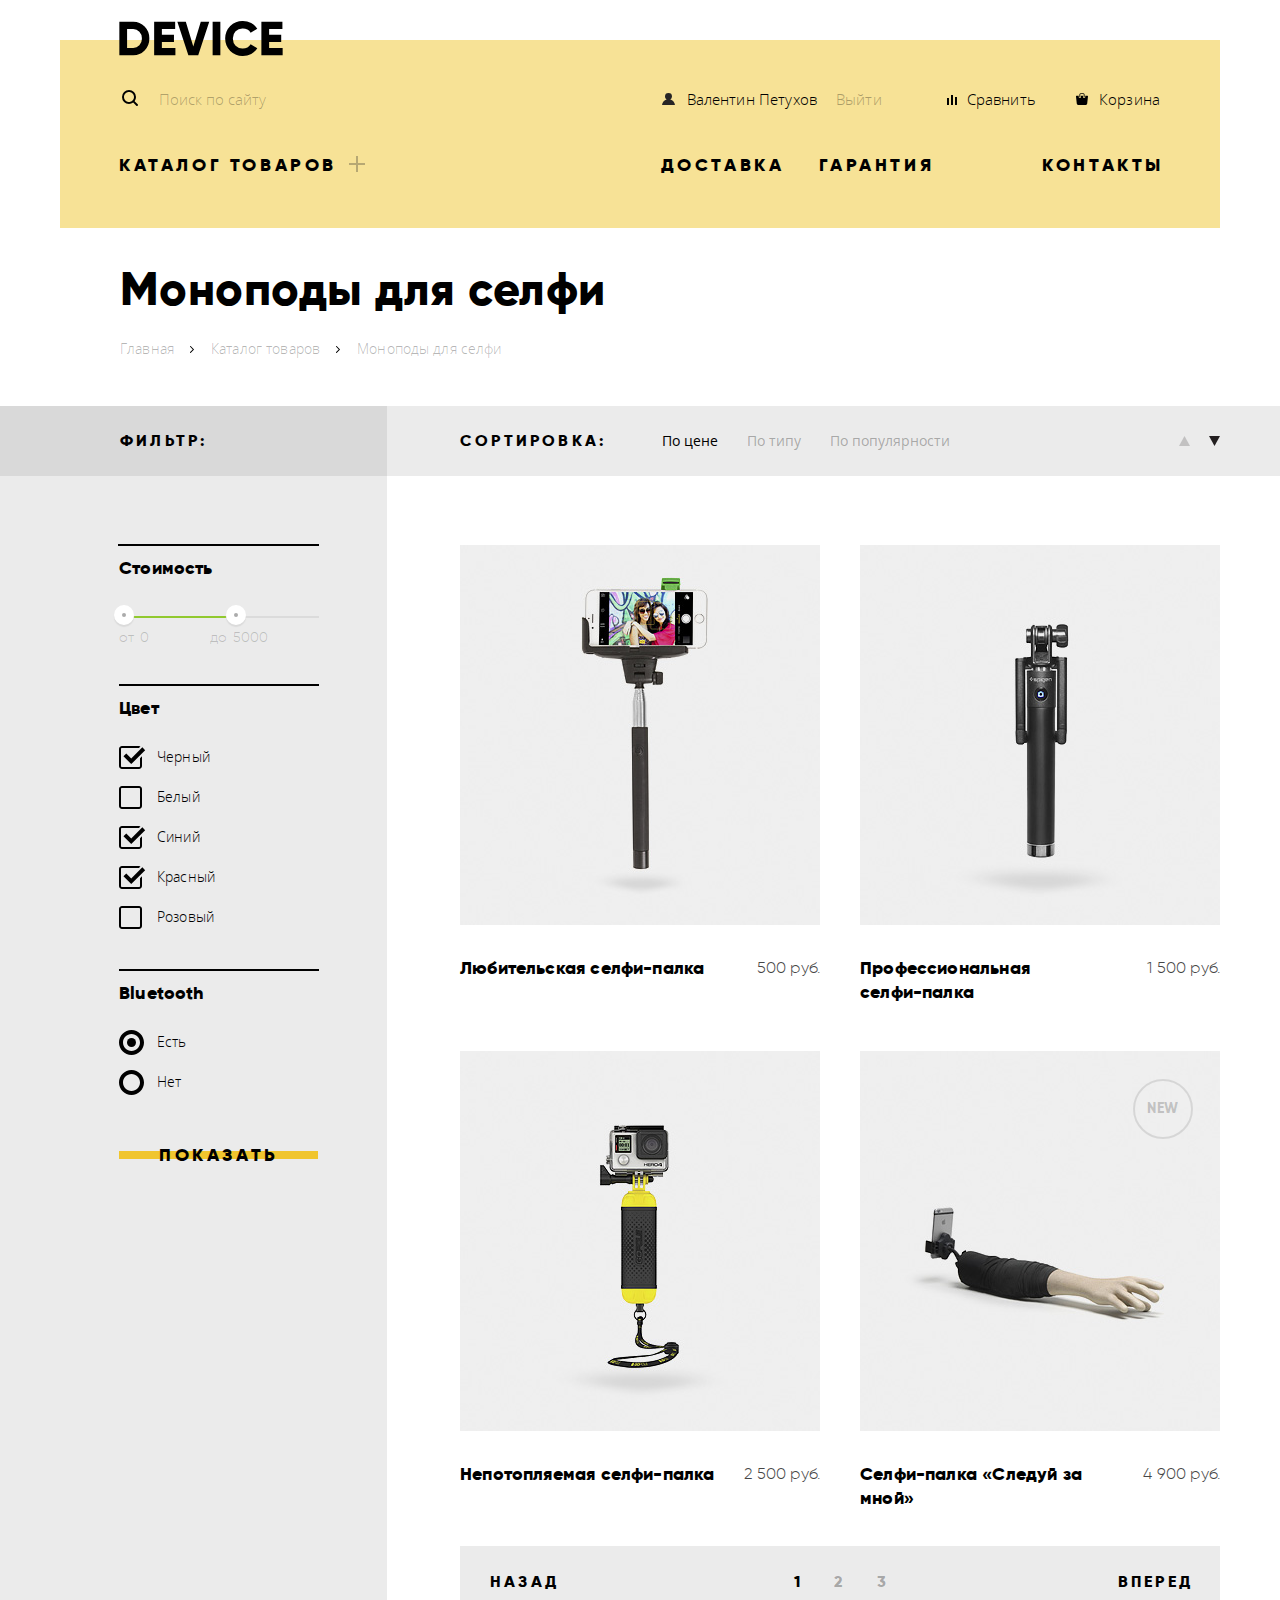
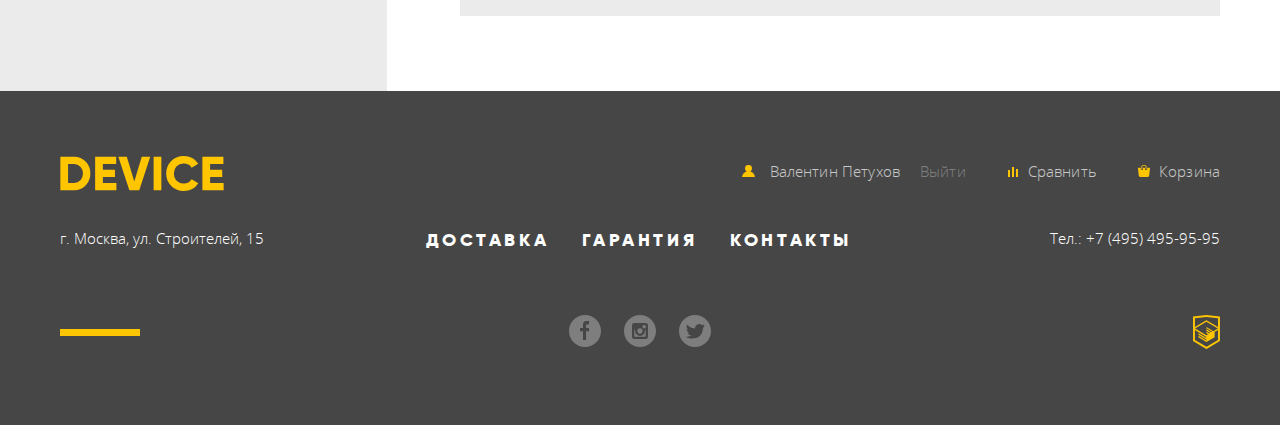
==== commit ce530878: "2 Защита" ====
--- a/catalog.html
+++ b/catalog.html
@@ -1,303 +1,307 @@
 <!DOCTYPE html>
 <html lang="ru">
-    <head>
-       <meta charset="utf-8">
-       <meta name="format-detection" content="telephone=no">
-       <title>HTML Academy: Девайс</title>
-       <link rel="stylesheet" href="css/normalize.css">
-       <link rel="stylesheet" href="css/style.min.css">
-    </head>
-    <body>
-        <header>
-            <div class="container">
-                <a class="header-logo" href="index.html">
-                   <img src="img/svg/logo-device.svg" width="164" height="35" alt="Логотип интернет-магазина «Девайс»">
-                </a>
-                <div class="header-top-wrapper">
-                    <form class="search-form" tabindex="0" method="post" action="https://echo.htmlacademy.ru">
-                        <label for="search-field" class="visually-hidden">Поиск по сайту</label>  
-                        <input type="search" name="search" placeholder="Поиск по сайту" class="search-field" id="search-field">
-                        <div class="actions">
-                            <button type="submit" class="search-button">Найти</button>
-                        </div>
-                    </form>
-                    <ul class="header-user-nav">
-                        <li><a href="#" class="user-link">Валентин Петухов</a></li>
-                        <li class="header-exit-link"><a href="#" class="header-link-current">Выйти</a></li>
-                        <li><a href="#" class="compare-link">Сравнить</a></li>
-                        <li><a href="#" class="basket-link">Корзина</a></li>
-                    </ul>
-                </div>
-                <nav class="header-nav">
-                    <ul class="site-nav">
-                        <li class="site-nav-catalog" tabindex="0"><a href="#">Каталог товаров</a>
-                            <ul class="sub-nav">
-                                <li><a href="#">Виртуальная реальность</a></li>
-                                <li><a href="catalog.html">Моноподы для селфи</a></li>
-                                <li><a href="#">Экшн-камеры</a></li>                            
-                                <li><a href="#">Фитнес-браслеты</a></li>                            
-                                <li><a href="#">Умные часы</a></li>
-                                <li><a href="#">Квадрокоптеры</a></li>
-                            </ul>
-                        </li>
-                        <li class="site-nav-delivery"><a href="#">Доставка</a></li>
-                        <li class="site-nav-guarantee"><a href="#">Гарантия</a></li>
-                        <li class="site-nav-contact"><a href="#">Контакты</a></li>
-                    </ul>
-                </nav>
-            </div>
-        </header>
-        <main>
-           <div class="container">
-                <h1 class="page-title">Моноподы для селфи</h1>
-                <ul class="breadcrumbs">
-                    <li><a href="#">Главная</a></li>
-                    <li><a href="#">Каталог товаров</a></li>
-                    <li>Моноподы для селфи</li>
+
+<head>
+    <meta charset="utf-8">
+    <meta name="format-detection" content="telephone=no">
+    <title>HTML Academy: Девайс</title>
+    <link rel="stylesheet" href="css/normalize.css">
+    <link rel="stylesheet" href="css/style.min.css">
+</head>
+
+<body>
+    <header>
+        <div class="container">
+            <a class="header-logo" href="index.html">
+                <img src="img/svg/logo-device.svg" width="164" height="35" alt="Логотип интернет-магазина «Девайс»">
+            </a>
+            <div class="header-top-wrapper">
+                <form class="search-form" tabindex="0" method="post" action="https://echo.htmlacademy.ru">
+                    <label for="search-field" class="visually-hidden">Поиск по сайту</label>
+                    <input type="search" name="search" placeholder="Поиск по сайту" class="search-field" id="search-field">
+                    <div class="actions">
+                        <button type="submit" class="search-button">Найти</button>
+                    </div>
+                </form>
+                <ul class="header-user-nav">
+                    <li><a href="#" class="user-link">Валентин Петухов</a></li>
+                    <li class="header-exit-link"><a href="#" class="header-link-current">Выйти</a></li>
+                    <li><a href="#" class="compare-link">Сравнить</a></li>
+                    <li><a href="#" class="basket-link">Корзина</a></li>
                 </ul>
             </div>
-            <div class="main-top-wrap">
-               <div class="main-top-title">
-                    <h2>Фильтр:</h2>
-                </div>
-                <div class="main-top-sorting">
-                    <div class="sorting-options">
-                        <h2>Сортировка:</h2>
-                        <ul class="sorting-options-left">            
-                            <li class="sort-options-current"><a>По цене</a></li>
-                            <li><a href="#">По типу</a></li> 
-                            <li><a href="#">По популярности</a></li>       
+            <nav class="header-nav">
+                <ul class="site-nav">
+                    <li class="site-nav-catalog" tabindex="0"><a href="#">Каталог товаров</a>
+                        <ul class="sub-nav">
+                            <li><a href="#">Виртуальная реальность</a></li>
+                            <li><a href="catalog.html">Моноподы для селфи</a></li>
+                            <li><a href="#">Экшн-камеры</a></li>
+                            <li><a href="#">Фитнес-браслеты</a></li>
+                            <li><a href="#">Умные часы</a></li>
+                            <li><a href="#">Квадрокоптеры</a></li>
                         </ul>
-                        <ul class="sorting-options-right">            
-                            <li><a href="#" class="sort-increase">
+                    </li>
+                    <li class="site-nav-delivery"><a href="#">Доставка</a></li>
+                    <li class="site-nav-guarantee"><a href="#">Гарантия</a></li>
+                    <li class="site-nav-contact"><a href="#">Контакты</a></li>
+                </ul>
+            </nav>
+        </div>
+    </header>
+    <main>
+        <div class="container">
+            <h1 class="page-title">Моноподы для селфи</h1>
+            <ul class="breadcrumbs">
+                <li><a href="#">Главная</a></li>
+                <li><a href="#">Каталог товаров</a></li>
+                <li>Моноподы для селфи</li>
+            </ul>
+        </div>
+        <div class="main-top-wrap">
+            <div class="main-top-title">
+                <h2>Фильтр:</h2>
+            </div>
+            <div class="main-top-sorting">
+                <div class="sorting-options">
+                    <h2>Сортировка:</h2>
+                    <ul class="sorting-options-left">
+                        <li class="sort-options-current"><a>По цене</a></li>
+                        <li><a href="#">По типу</a></li>
+                        <li><a href="#">По популярности</a></li>
+                    </ul>
+                    <ul class="sorting-options-right">
+                        <li>
+                            <a href="#" class="sort-increase">
                                 <span class="visually-hidden">По возрастанию</span>
-                            </a></li>
-                            <li><a class="sort-decrease sort-current">
+                            </a>
+                        </li>
+                        <li>
+                            <a class="sort-decrease sort-current">
                                 <span class="visually-hidden">По убыванию</span>
-                            </a></li>              
-                        </ul>
-                    </div>
-                </div>
-            </div>        
-            <div class="main-page-wrap">
-                <section class="filters">
-                  <h2 class="visually-hidden">Фильтр товаров</h2>                        
-                   <div class="filter-wrap">
+                            </a>
+                        </li>
+                    </ul>
+                </div>
+            </div>
+        </div>
+        <div class="main-page-wrap">
+            <section class="filters">
+                <h2 class="visually-hidden">Фильтр товаров</h2>
+                <div class="filter-wrap">
                     <form class="filter" method="post" action="https://echo.htmlacademy.ru">
                         <fieldset class="filter-price">
-                           <legend>Стоимость</legend>
-                           <div class="range-controls">
+                            <legend>Стоимость</legend>
+                            <div class="range-controls">
                                 <div class="scale">
-                                     <div class="bar"></div>
+                                    <div class="bar"></div>
                                 </div>
                                 <button type="button" class="toggle toggle-min"><span class="visually-hidden">Минимальная цена</span></button>
                                 <button type="button" class="toggle toggle-max"><span class="visually-hidden">Максимальная цена</span></button>
-                           </div>
-                           <div class="price-controls">
-                                 <label for="min-price">от</label>
-                                 <input name="min-price" id="min-price" class="min-price" type="text" value="0">
-                                 <label for="max-price">до </label>
-                                 <input name="max-price" id="max-price" class="max-price" type="text" value="5000">
-                           </div>
-                       </fieldset>
-                       <fieldset class="filter-color">
-                           <legend>Цвет</legend>
-                           <ul>
-                               <li class="filter-option">
-                                   <input type="checkbox" class="visually-hidden filter-input-checkbox" name="black" id="option-black" checked>
-                                   <label for="option-black">
-                                       <span class="checkbox checkbox-off">
-                                           <svg xmlns="http://www.w3.org/2000/svg" width="23" height="23" viewBox="0 0 23 23"><path d="M20 2c.542 0 1 .458 1 1v17c0 .542-.458 1-1 1H3c-.542 0-1-.458-1-1V3c0-.542.458-1 1-1h17m0-2H3C1.35 0 0 1.35 0 3v17c0 1.65 1.35 3 3 3h17c1.65 0 3-1.35 3-3V3c0-1.65-1.35-3-3-3z"/></svg>
-                                       </span>
-                                       <span class="checkbox checkbox-on">
-                                           <svg xmlns="http://www.w3.org/2000/svg" width="27" height="23" viewBox="0 0 27 23"><path d="M7.285 7.486l-2.829 2.829 7.783 7.783L26.171 4.166l-2.828-2.829-11.104 11.102z"/><path d="M21 20c0 .542-.458 1-1 1H3c-.542 0-1-.458-1-1V3c0-.542.458-1 1-1h16.908L21.493.415A2.96 2.96 0 0 0 20 0H3C1.35 0 0 1.35 0 3v17c0 1.65 1.35 3 3 3h17c1.65 0 3-1.35 3-3v-9.829l-2 2V20z"/></svg>
-                                       </span>
-                                       Черный
-                                   </label>
-                               </li>
-                               <li class="filter-option">
-                                   <input type="checkbox" class="visually-hidden filter-input-checkbox" name="white" id="option-white">
-                                   <label for="option-white">
-                                       <span class="checkbox checkbox-off">
-                                           <svg xmlns="http://www.w3.org/2000/svg" width="23" height="23" viewBox="0 0 23 23"><path d="M20 2c.542 0 1 .458 1 1v17c0 .542-.458 1-1 1H3c-.542 0-1-.458-1-1V3c0-.542.458-1 1-1h17m0-2H3C1.35 0 0 1.35 0 3v17c0 1.65 1.35 3 3 3h17c1.65 0 3-1.35 3-3V3c0-1.65-1.35-3-3-3z"/></svg>
-                                       </span>
-                                       <span class="checkbox checkbox-on">
-                                           <svg xmlns="http://www.w3.org/2000/svg" width="27" height="23" viewBox="0 0 27 23"><path d="M7.285 7.486l-2.829 2.829 7.783 7.783L26.171 4.166l-2.828-2.829-11.104 11.102z"/><path d="M21 20c0 .542-.458 1-1 1H3c-.542 0-1-.458-1-1V3c0-.542.458-1 1-1h16.908L21.493.415A2.96 2.96 0 0 0 20 0H3C1.35 0 0 1.35 0 3v17c0 1.65 1.35 3 3 3h17c1.65 0 3-1.35 3-3v-9.829l-2 2V20z"/></svg>
-                                       </span>
-                                       Белый
-                                   </label>
-                               </li>
-                               <li class="filter-option">
-                                   <input type="checkbox" class="visually-hidden filter-input-checkbox" name="blue" id="option-blue" checked>
-                                   <label for="option-blue">
-                                       <span class="checkbox checkbox-off">
-                                           <svg xmlns="http://www.w3.org/2000/svg" width="23" height="23" viewBox="0 0 23 23"><path d="M20 2c.542 0 1 .458 1 1v17c0 .542-.458 1-1 1H3c-.542 0-1-.458-1-1V3c0-.542.458-1 1-1h17m0-2H3C1.35 0 0 1.35 0 3v17c0 1.65 1.35 3 3 3h17c1.65 0 3-1.35 3-3V3c0-1.65-1.35-3-3-3z"/></svg>
-                                       </span>
-                                       <span class="checkbox checkbox-on">
-                                           <svg xmlns="http://www.w3.org/2000/svg" width="27" height="23" viewBox="0 0 27 23"><path d="M7.285 7.486l-2.829 2.829 7.783 7.783L26.171 4.166l-2.828-2.829-11.104 11.102z"/><path d="M21 20c0 .542-.458 1-1 1H3c-.542 0-1-.458-1-1V3c0-.542.458-1 1-1h16.908L21.493.415A2.96 2.96 0 0 0 20 0H3C1.35 0 0 1.35 0 3v17c0 1.65 1.35 3 3 3h17c1.65 0 3-1.35 3-3v-9.829l-2 2V20z"/></svg>
-                                       </span>
-                                       Синий
-                                   </label>
-                               </li>
-                               <li class="filter-option">
-                                   <input type="checkbox" class="visually-hidden filter-input-checkbox" name="red" id="option-red" checked>
-                                   <label for="option-red">
-                                       <span class="checkbox checkbox-off">
-                                           <svg xmlns="http://www.w3.org/2000/svg" width="23" height="23" viewBox="0 0 23 23"><path d="M20 2c.542 0 1 .458 1 1v17c0 .542-.458 1-1 1H3c-.542 0-1-.458-1-1V3c0-.542.458-1 1-1h17m0-2H3C1.35 0 0 1.35 0 3v17c0 1.65 1.35 3 3 3h17c1.65 0 3-1.35 3-3V3c0-1.65-1.35-3-3-3z"/></svg>
-                                       </span>
-                                       <span class="checkbox checkbox-on">
-                                           <svg xmlns="http://www.w3.org/2000/svg" width="27" height="23" viewBox="0 0 27 23"><path d="M7.285 7.486l-2.829 2.829 7.783 7.783L26.171 4.166l-2.828-2.829-11.104 11.102z"/><path d="M21 20c0 .542-.458 1-1 1H3c-.542 0-1-.458-1-1V3c0-.542.458-1 1-1h16.908L21.493.415A2.96 2.96 0 0 0 20 0H3C1.35 0 0 1.35 0 3v17c0 1.65 1.35 3 3 3h17c1.65 0 3-1.35 3-3v-9.829l-2 2V20z"/></svg>
-                                       </span>
-                                       Красный
-                                   </label>
-                               </li>
-                               <li class="filter-option">
-                                   <input type="checkbox" class="visually-hidden filter-input-checkbox" name="pink" id="option-pink">
-                                   <label for="option-pink">
-                                       <span class="checkbox checkbox-off">
-                                           <svg xmlns="http://www.w3.org/2000/svg" width="23" height="23" viewBox="0 0 23 23"><path d="M20 2c.542 0 1 .458 1 1v17c0 .542-.458 1-1 1H3c-.542 0-1-.458-1-1V3c0-.542.458-1 1-1h17m0-2H3C1.35 0 0 1.35 0 3v17c0 1.65 1.35 3 3 3h17c1.65 0 3-1.35 3-3V3c0-1.65-1.35-3-3-3z"/></svg>
-                                       </span>
-                                       <span class="checkbox checkbox-on">
-                                           <svg xmlns="http://www.w3.org/2000/svg" width="27" height="23" viewBox="0 0 27 23"><path d="M7.285 7.486l-2.829 2.829 7.783 7.783L26.171 4.166l-2.828-2.829-11.104 11.102z"/><path d="M21 20c0 .542-.458 1-1 1H3c-.542 0-1-.458-1-1V3c0-.542.458-1 1-1h16.908L21.493.415A2.96 2.96 0 0 0 20 0H3C1.35 0 0 1.35 0 3v17c0 1.65 1.35 3 3 3h17c1.65 0 3-1.35 3-3v-9.829l-2 2V20z"/></svg>
-                                       </span>
-                                       Розовый
-                                   </label>
-                               </li>
-                           </ul>
-                       </fieldset>
-                       <fieldset class="filter-bluetooth">
-                           <legend>Bluetooth</legend>
-                           <ul>
-                               <li class="filter-option">
-                                   <input type="radio" class="visually-hidden filter-input-radio" name="bluetooth" value="yes" id="option-yes" checked>
+                            </div>
+                            <div class="price-controls">
+                                <label for="min-price">от</label>
+                                <input name="min-price" id="min-price" class="min-price" type="text" value="0">
+                                <label for="max-price">до </label>
+                                <input name="max-price" id="max-price" class="max-price" type="text" value="5000">
+                            </div>
+                        </fieldset>
+                        <fieldset class="filter-color">
+                            <legend>Цвет</legend>
+                            <ul>
+                                <li class="filter-option">
+                                    <input type="checkbox" class="visually-hidden filter-input-checkbox" name="black" id="option-black" checked>
+                                    <label for="option-black">
+                                        <span class="checkbox checkbox-off">
+                                           <svg xmlns="http://www.w3.org/2000/svg" width="23" height="23" viewBox="0 0 23 23"><path d="M20 2c.542 0 1 .458 1 1v17c0 .542-.458 1-1 1H3c-.542 0-1-.458-1-1V3c0-.542.458-1 1-1h17m0-2H3C1.35 0 0 1.35 0 3v17c0 1.65 1.35 3 3 3h17c1.65 0 3-1.35 3-3V3c0-1.65-1.35-3-3-3z"/></svg>
+                                        </span>
+                                        <span class="checkbox checkbox-on">
+                                           <svg xmlns="http://www.w3.org/2000/svg" width="27" height="23" viewBox="0 0 27 23"><path d="M7.285 7.486l-2.829 2.829 7.783 7.783L26.171 4.166l-2.828-2.829-11.104 11.102z"/><path d="M21 20c0 .542-.458 1-1 1H3c-.542 0-1-.458-1-1V3c0-.542.458-1 1-1h16.908L21.493.415A2.96 2.96 0 0 0 20 0H3C1.35 0 0 1.35 0 3v17c0 1.65 1.35 3 3 3h17c1.65 0 3-1.35 3-3v-9.829l-2 2V20z"/></svg>
+                                       </span> Черный
+                                    </label>
+                                </li>
+                                <li class="filter-option">
+                                    <input type="checkbox" class="visually-hidden filter-input-checkbox" name="white" id="option-white">
+                                    <label for="option-white">
+                                        <span class="checkbox checkbox-off">
+                                           <svg xmlns="http://www.w3.org/2000/svg" width="23" height="23" viewBox="0 0 23 23"><path d="M20 2c.542 0 1 .458 1 1v17c0 .542-.458 1-1 1H3c-.542 0-1-.458-1-1V3c0-.542.458-1 1-1h17m0-2H3C1.35 0 0 1.35 0 3v17c0 1.65 1.35 3 3 3h17c1.65 0 3-1.35 3-3V3c0-1.65-1.35-3-3-3z"/></svg>
+                                        </span>
+                                        <span class="checkbox checkbox-on">
+                                           <svg xmlns="http://www.w3.org/2000/svg" width="27" height="23" viewBox="0 0 27 23"><path d="M7.285 7.486l-2.829 2.829 7.783 7.783L26.171 4.166l-2.828-2.829-11.104 11.102z"/><path d="M21 20c0 .542-.458 1-1 1H3c-.542 0-1-.458-1-1V3c0-.542.458-1 1-1h16.908L21.493.415A2.96 2.96 0 0 0 20 0H3C1.35 0 0 1.35 0 3v17c0 1.65 1.35 3 3 3h17c1.65 0 3-1.35 3-3v-9.829l-2 2V20z"/></svg>
+                                       </span> Белый
+                                    </label>
+                                </li>
+                                <li class="filter-option">
+                                    <input type="checkbox" class="visually-hidden filter-input-checkbox" name="blue" id="option-blue" checked>
+                                    <label for="option-blue">
+                                        <span class="checkbox checkbox-off">
+                                           <svg xmlns="http://www.w3.org/2000/svg" width="23" height="23" viewBox="0 0 23 23"><path d="M20 2c.542 0 1 .458 1 1v17c0 .542-.458 1-1 1H3c-.542 0-1-.458-1-1V3c0-.542.458-1 1-1h17m0-2H3C1.35 0 0 1.35 0 3v17c0 1.65 1.35 3 3 3h17c1.65 0 3-1.35 3-3V3c0-1.65-1.35-3-3-3z"/></svg>
+                                        </span>
+                                        <span class="checkbox checkbox-on">
+                                           <svg xmlns="http://www.w3.org/2000/svg" width="27" height="23" viewBox="0 0 27 23"><path d="M7.285 7.486l-2.829 2.829 7.783 7.783L26.171 4.166l-2.828-2.829-11.104 11.102z"/><path d="M21 20c0 .542-.458 1-1 1H3c-.542 0-1-.458-1-1V3c0-.542.458-1 1-1h16.908L21.493.415A2.96 2.96 0 0 0 20 0H3C1.35 0 0 1.35 0 3v17c0 1.65 1.35 3 3 3h17c1.65 0 3-1.35 3-3v-9.829l-2 2V20z"/></svg>
+                                       </span> Синий
+                                    </label>
+                                </li>
+                                <li class="filter-option">
+                                    <input type="checkbox" class="visually-hidden filter-input-checkbox" name="red" id="option-red" checked>
+                                    <label for="option-red">
+                                        <span class="checkbox checkbox-off">
+                                           <svg xmlns="http://www.w3.org/2000/svg" width="23" height="23" viewBox="0 0 23 23"><path d="M20 2c.542 0 1 .458 1 1v17c0 .542-.458 1-1 1H3c-.542 0-1-.458-1-1V3c0-.542.458-1 1-1h17m0-2H3C1.35 0 0 1.35 0 3v17c0 1.65 1.35 3 3 3h17c1.65 0 3-1.35 3-3V3c0-1.65-1.35-3-3-3z"/></svg>
+                                        </span>
+                                        <span class="checkbox checkbox-on">
+                                           <svg xmlns="http://www.w3.org/2000/svg" width="27" height="23" viewBox="0 0 27 23"><path d="M7.285 7.486l-2.829 2.829 7.783 7.783L26.171 4.166l-2.828-2.829-11.104 11.102z"/><path d="M21 20c0 .542-.458 1-1 1H3c-.542 0-1-.458-1-1V3c0-.542.458-1 1-1h16.908L21.493.415A2.96 2.96 0 0 0 20 0H3C1.35 0 0 1.35 0 3v17c0 1.65 1.35 3 3 3h17c1.65 0 3-1.35 3-3v-9.829l-2 2V20z"/></svg>
+                                       </span> Красный
+                                    </label>
+                                </li>
+                                <li class="filter-option">
+                                    <input type="checkbox" class="visually-hidden filter-input-checkbox" name="pink" id="option-pink">
+                                    <label for="option-pink">
+                                        <span class="checkbox checkbox-off">
+                                           <svg xmlns="http://www.w3.org/2000/svg" width="23" height="23" viewBox="0 0 23 23"><path d="M20 2c.542 0 1 .458 1 1v17c0 .542-.458 1-1 1H3c-.542 0-1-.458-1-1V3c0-.542.458-1 1-1h17m0-2H3C1.35 0 0 1.35 0 3v17c0 1.65 1.35 3 3 3h17c1.65 0 3-1.35 3-3V3c0-1.65-1.35-3-3-3z"/></svg>
+                                        </span>
+                                        <span class="checkbox checkbox-on">
+                                           <svg xmlns="http://www.w3.org/2000/svg" width="27" height="23" viewBox="0 0 27 23"><path d="M7.285 7.486l-2.829 2.829 7.783 7.783L26.171 4.166l-2.828-2.829-11.104 11.102z"/><path d="M21 20c0 .542-.458 1-1 1H3c-.542 0-1-.458-1-1V3c0-.542.458-1 1-1h16.908L21.493.415A2.96 2.96 0 0 0 20 0H3C1.35 0 0 1.35 0 3v17c0 1.65 1.35 3 3 3h17c1.65 0 3-1.35 3-3v-9.829l-2 2V20z"/></svg>
+                                       </span> Розовый
+                                    </label>
+                                </li>
+                            </ul>
+                        </fieldset>
+                        <fieldset class="filter-bluetooth">
+                            <legend>Bluetooth</legend>
+                            <ul>
+                                <li class="filter-option">
+                                    <input type="radio" class="visually-hidden filter-input-radio" name="bluetooth" value="yes" id="option-yes" checked>
                                     <label for="option-yes">
                                         <span class="radio radio-off">
                                             <svg xmlns="http://www.w3.org/2000/svg" width="25" height="25" viewBox="0 0 25 25"><path d="M12.5 4c4.687 0 8.5 3.813 8.5 8.5 0 4.687-3.813 8.5-8.5 8.5C7.813 21 4 17.187 4 12.5 4 7.813 7.813 4 12.5 4m0-4C5.597 0 0 5.597 0 12.5S5.597 25 12.5 25 25 19.403 25 12.5 19.403 0 12.5 0z"/></svg>
                                         </span>
                                         <span class="radio radio-on">
                                             <svg xmlns="http://www.w3.org/2000/svg" width="25" height="25" viewBox="0 0 25 25"><path d="M12.5 4c4.687 0 8.5 3.813 8.5 8.5 0 4.687-3.813 8.5-8.5 8.5C7.813 21 4 17.187 4 12.5 4 7.813 7.813 4 12.5 4m0-4C5.597 0 0 5.597 0 12.5S5.597 25 12.5 25 25 19.403 25 12.5 19.403 0 12.5 0z"/><circle cx="12.5" cy="12.5" r="4.5"/></svg>
-                                        </span>
-                                        Есть
-                                    </label>
-                               </li>
-                               <li class="filter-option">
-                                   <input type="radio" class="visually-hidden filter-input-radio" name="bluetooth" value="no" id="option-no">
+                                        </span> Есть
+                                    </label>
+                                </li>
+                                <li class="filter-option">
+                                    <input type="radio" class="visually-hidden filter-input-radio" name="bluetooth" value="no" id="option-no">
                                     <label for="option-no">
                                         <span class="radio radio-off">
                                             <svg xmlns="http://www.w3.org/2000/svg" width="25" height="25" viewBox="0 0 25 25"><path d="M12.5 4c4.687 0 8.5 3.813 8.5 8.5 0 4.687-3.813 8.5-8.5 8.5C7.813 21 4 17.187 4 12.5 4 7.813 7.813 4 12.5 4m0-4C5.597 0 0 5.597 0 12.5S5.597 25 12.5 25 25 19.403 25 12.5 19.403 0 12.5 0z"/></svg>
                                         </span>
                                         <span class="radio radio-on">
                                             <svg xmlns="http://www.w3.org/2000/svg" width="25" height="25" viewBox="0 0 25 25"><path d="M12.5 4c4.687 0 8.5 3.813 8.5 8.5 0 4.687-3.813 8.5-8.5 8.5C7.813 21 4 17.187 4 12.5 4 7.813 7.813 4 12.5 4m0-4C5.597 0 0 5.597 0 12.5S5.597 25 12.5 25 25 19.403 25 12.5 19.403 0 12.5 0z"/><circle cx="12.5" cy="12.5" r="4.5"/></svg>
-                                        </span>
-                                        Нет
-                                    </label>
-                               </li>
-                           </ul>
-                       </fieldset>
-                       <button type="submit" class="button">Показать</button>
-                    </form>  
-                    </div>                       
+                                        </span> Нет
+                                    </label>
+                                </li>
+                            </ul>
+                        </fieldset>
+                        <button type="submit" class="button">Показать</button>
+                    </form>
+                </div>
+            </section>
+            <div class="catalog-wrap">
+                <section class="catalog">
+                    <h2 class="visually-hidden">Список моноподов</h2>
+                    <ul class="catalog-list">
+                        <li class="catalog-item">
+                            <div class="flag">new</div>
+                            <div class="catalog-item-image" tabindex="0">
+                                <img src="img/item-1.jpg" width="360" height="380" alt="Любительская селфи-палка">
+                                <div class="actions">
+                                    <a href="buying.html" class="button buy-button">В корзину</a>
+                                    <a href="#" class="marker-button">Добавить к сравнению</a>
+                                </div>
+                            </div>
+                            <div class="catalog-item-text">
+                                <a href="#"><h3 class="catalog-item-title">Любительская селфи-палка</h3></a>
+                                <p class="catalog-item-price">500 руб.</p>
+                            </div>
+                        </li>
+                        <li class="catalog-item">
+                            <div class="flag">new</div>
+                            <div class="catalog-item-image" tabindex="0">
+                                <img src="img/item-2.jpg" width="360" height="380" alt="Профессиональная селфи-палка">
+                                <div class="actions">
+                                    <a href="buying.html" class="button buy-button">В корзину</a>
+                                    <a href="#" class="marker-button">Добавить к сравнению</a>
+                                </div>
+                            </div>
+                            <div class="catalog-item-text">
+                                <a href="#"><h3 class="catalog-item-title catalog-item-title--2">Профессиональная селфи-палка </h3></a>
+                                <p class="catalog-item-price">1 500 руб.</p>
+                            </div>
+                        </li>
+                        <li class="catalog-item">
+                            <div class="flag">new</div>
+                            <div class="catalog-item-image" tabindex="0">
+                                <img src="img/item-3.jpg" width="360" height="380" alt="Любительская селфи-палка">
+                                <div class="actions">
+                                    <a href="buying.html" class="button buy-button">В корзину</a>
+                                    <a href="#" class="marker-button">Добавить к сравнению</a>
+                                </div>
+                            </div>
+                            <div class="catalog-item-text">
+                                <a href="#"><h3 class="catalog-item-title">Непотопляемая селфи-палка</h3></a>
+                                <p class="catalog-item-price">2 500 руб.</p>
+                            </div>
+                        </li>
+                        <li class="catalog-item">
+                            <div class="flag flag-new">new</div>
+                            <div class="catalog-item-image" tabindex="0">
+                                <img src="img/item-4.jpg" width="360" height="380" alt="Любительская селфи-палка">
+                                <div class="actions">
+                                    <a href="buying.html" class="button buy-button">В корзину</a>
+                                    <a href="#" class="marker-button">Добавить к сравнению</a>
+                                </div>
+                            </div>
+                            <div class="catalog-item-text">
+                                <a href="#"><h3 class="catalog-item-title">Селфи-палка «Следуй за мной»</h3></a>
+                                <p class="catalog-item-price">4 900 руб.</p>
+                            </div>
+                        </li>
+                    </ul>
+                    <ul class="pagination-list">
+                        <li><a href="#" class="pagination-ahead">Назад</a></li>
+                        <li class="pagination-item">
+                            <a class="pagination-current">1</a>
+                            <a href="#">2</a>
+                            <a href="#">3</a>
+                        </li>
+                        <li><a href="#" class="pagination-back">Вперед</a></li>
+                    </ul>
                 </section>
-                <div class="catalog-wrap">                     
-                    <section class="catalog">
-                        <h2 class="visually-hidden">Список моноподов</h2>
-                        <ul class="catalog-list">
-                            <li class="catalog-item"> 
-                                <div class="flag">new</div>                                                      
-                                <div class="catalog-item-image" tabindex="0">                  
-                                    <img src="img/item-1.jpg" width="360" height="380" alt="Любительская селфи-палка">
-                                    <div class="actions">
-                                        <a href="buying.html" class="button buy-button">В корзину</a>
-                                        <a href="#" class="marker-button">Добавить к сравнению</a>
-                                    </div>       
-                                </div>
-                                <div class="catalog-item-text">   
-                                    <a href="#"><h3 class="catalog-item-title">Любительская селфи-палка</h3></a>
-                                    <p class="catalog-item-price">500 руб.</p>
-                                </div>
-                            </li>
-                            <li class="catalog-item"> 
-                                <div class="flag">new</div>            
-                                <div class="catalog-item-image" tabindex="0">                  
-                                    <img src="img/item-2.jpg" width="360" height="380" alt="Профессиональная селфи-палка"> <div class="actions">
-                                        <a href="buying.html" class="button buy-button">В корзину</a>
-                                        <a href="#" class="marker-button">Добавить к сравнению</a>
-                                    </div>     
-                                </div>
-                                <div class="catalog-item-text">     
-                                    <a href="#"><h3 class="catalog-item-title catalog-item-title--2">Профессиональная селфи-палка </h3></a>
-                                    <p class="catalog-item-price">1 500 руб.</p>
-                                </div>
-                            </li>
-                            <li class="catalog-item"> 
-                                <div class="flag">new</div>
-                                <div class="catalog-item-image" tabindex="0">                  
-                                    <img src="img/item-3.jpg" width="360" height="380" alt="Любительская селфи-палка"> 
-                                    <div class="actions">
-                                        <a href="buying.html" class="button buy-button">В корзину</a>
-                                        <a href="#" class="marker-button">Добавить к сравнению</a>
-                                    </div>     
-                                </div>
-                                <div class="catalog-item-text">     
-                                    <a href="#"><h3 class="catalog-item-title">Непотопляемая селфи-палка</h3></a>
-                                    <p class="catalog-item-price">2 500 руб.</p>
-                                </div>
-                            </li>
-                            <li class="catalog-item"> 
-                                <div class="flag flag-new">new</div>
-                                <div class="catalog-item-image" tabindex="0">                  
-                                    <img src="img/item-4.jpg" width="360" height="380" alt="Любительская селфи-палка"> 
-                                    <div class="actions">
-                                        <a href="buying.html" class="button buy-button">В корзину</a>
-                                        <a href="#" class="marker-button">Добавить к сравнению</a>
-                                    </div>      
-                                </div>
-                                <div class="catalog-item-text">     
-                                    <a href="#"><h3 class="catalog-item-title">Селфи-палка «Следуй за мной»</h3></a>
-                                    <p class="catalog-item-price">4 900 руб.</p>
-                                </div>
-                            </li>
-                        </ul>
-                        <ul class="pagination-list">
-                            <li><a href="#" class="pagination-ahead">Назад</a></li>
-                            <li class="pagination-item">
-                                <a class="pagination-current">1</a>
-                                <a href="#">2</a>
-                                <a href="#">3</a>
-                            </li>
-                            <li><a href="#" class="pagination-back">Вперед</a></li>
-                        </ul>
-                    </section>
-               </div>    
-           </div>                     
-        </main>
-         <footer>
-           <div class="container">
-                <div class="footer-top-wrap">
-                     <a class="footer-logo" href="#"><span class="visually-hidden">Логотип интернет-магазина «Девайс»</span>
-                        <svg xmlns="http://www.w3.org/2000/svg" viewBox="0 0 164 35"><path fill="#ffc600" d="m0.35 0.7v33.6h13.532a15.723 15.723 0 0 0 11.72-4.824 16.464 16.464 0 0 0 4.712-11.976 16.465 16.465 0 0 0-4.712-11.976 15.723 15.723 0 0 0-11.72-4.824zm7.733 26.208v-18.819h5.8a8.648 8.648 0 0 1 6.5 2.568 9.412 9.412 0 0 1 2.489 6.84 9.41 9.41 0 0 1-2.489 6.84 8.646 8.646 0 0 1-6.5 2.568h-5.8zm34.8-5.952h12.082v-7.3h-12.086v-5.567h13.291v-7.389h-21.024v33.6h21.265v-7.392h-13.532v-5.952zm36.343 13.344 11.019-33.6h-8.458l-7.491 24.72-7.491-24.72h-8.457l11.019 33.6zm14.4 0h7.733v-33.6h-7.733zm38.615-1.416a15.514 15.514 0 0 0 6.041-5.688l-6.67-3.84a7.488 7.488 0 0 1-3.165 3.024 9.874 9.874 0 0 1-4.664 1.1 9.594 9.594 0 0 1-7.177-2.736 9.907 9.907 0 0 1-2.682-7.248 9.908 9.908 0 0 1 2.682-7.248 9.594 9.594 0 0 1 7.177-2.736 9.914 9.914 0 0 1 4.64 1.08 7.6 7.6 0 0 1 3.189 3.048l6.67-3.84a15.881 15.881 0 0 0-6.09-5.688 17.419 17.419 0 0 0-8.409-2.088 17.12 17.12 0 0 0-17.592 17.472 17.12 17.12 0 0 0 17.589 17.476 17.519 17.519 0 0 0 8.458-2.088zm17.881-11.928h12.082v-7.3h-12.085v-5.567h13.29v-7.389h-21.022v33.6h21.264v-7.392h-13.532v-5.952z"/></svg>
-                    </a>  
-                    <ul class="footer-user-nav">
-                        <li class="footer-page-login"><a href="#" class="footer-link footer-login-link">
-                                <svg xmlns="http://www.w3.org/2000/svg" width="13" height="12" viewBox="0 0 13 12"><path fill="#ffc600" d="M.032 12h12.937c-.163-2.643-2.074-4.837-4.671-5.543a3.47 3.47 0 0 0 1.687-2.972 3.485 3.485 0 0 0-6.97 0c0 1.264.68 2.361 1.688 2.972C2.106 7.163.194 9.357.032 12z"/></svg>
-                                <span>Валентин Петухов</span>
-                            </a>
-                        </li>
-                        <li class="footer-page-exit"><a href="#" class="footer-link footer-link-current"><span>Выйти</span></a></li>
-                        <li><a href="#" class="footer-link footer-compare-link">
-                                <svg xmlns="http://www.w3.org/2000/svg" width="10" height="10" viewBox="0 0 10 10"><path fill="#ffc600" d="M8 2h1.984v8H8zM0 3h1.984v7H0zM4 0h2v10H4z"/></svg>
-                                <span>Сравнить</span>
-                            </a>
-                        </li>
-                        <li><a href="#" class="footer-link footer-basket-link">
-                                <svg xmlns="http://www.w3.org/2000/svg" width="12" height="12" viewBox="0 0 12 12"><path fill="#ffc600" d="M11.864 3.017a.429.429 0 0 0-.327-.154H9.225V4.09c0 .563-.484 1.022-1.08 1.022-.594 0-1.078-.458-1.078-1.022V2.863H4.909V4.09c0 .563-.485 1.022-1.08 1.022-.595 0-1.078-.458-1.078-1.022V2.863H.438a.43.43 0 0 0-.327.154.472.472 0 0 0-.108.358l.776 7.134c.015.806.642 1.455 1.411 1.455h7.595c.77 0 1.396-.649 1.411-1.455l.776-7.134a.476.476 0 0 0-.108-.358z"/><path fill="#ffc600" d="M3.829 4.499c.239 0 .433-.184.433-.409V1.84c0-.632.672-1.022 1.295-1.022h1.079c.655 0 1.078.401 1.078 1.022v2.25c0 .225.194.409.431.409.239 0 .433-.184.433-.409V1.84C8.577.773 7.761 0 6.636 0H5.557c-1.19 0-2.159.826-2.159 1.84v2.25c0 .225.194.409.431.409z"/></svg>
-                                <span>Корзина</span>
-                            </a>
-                        </li>
-                    </ul>
-                </div>
-               <div class="footer-down-wrap">
-               <div class="footer-left-wrapper">              
+            </div>
+        </div>
+    </main>
+    <footer>
+        <div class="container">
+            <div class="footer-top-wrap">
+                <a class="footer-logo" href="index.html">
+                    <span class="visually-hidden">Логотип интернет-магазина «Девайс»</span>
+                    <svg xmlns="http://www.w3.org/2000/svg" viewBox="0 0 164 35"><path fill="#ffc600" d="m0.35 0.7v33.6h13.532a15.723 15.723 0 0 0 11.72-4.824 16.464 16.464 0 0 0 4.712-11.976 16.465 16.465 0 0 0-4.712-11.976 15.723 15.723 0 0 0-11.72-4.824zm7.733 26.208v-18.819h5.8a8.648 8.648 0 0 1 6.5 2.568 9.412 9.412 0 0 1 2.489 6.84 9.41 9.41 0 0 1-2.489 6.84 8.646 8.646 0 0 1-6.5 2.568h-5.8zm34.8-5.952h12.082v-7.3h-12.086v-5.567h13.291v-7.389h-21.024v33.6h21.265v-7.392h-13.532v-5.952zm36.343 13.344 11.019-33.6h-8.458l-7.491 24.72-7.491-24.72h-8.457l11.019 33.6zm14.4 0h7.733v-33.6h-7.733zm38.615-1.416a15.514 15.514 0 0 0 6.041-5.688l-6.67-3.84a7.488 7.488 0 0 1-3.165 3.024 9.874 9.874 0 0 1-4.664 1.1 9.594 9.594 0 0 1-7.177-2.736 9.907 9.907 0 0 1-2.682-7.248 9.908 9.908 0 0 1 2.682-7.248 9.594 9.594 0 0 1 7.177-2.736 9.914 9.914 0 0 1 4.64 1.08 7.6 7.6 0 0 1 3.189 3.048l6.67-3.84a15.881 15.881 0 0 0-6.09-5.688 17.419 17.419 0 0 0-8.409-2.088 17.12 17.12 0 0 0-17.592 17.472 17.12 17.12 0 0 0 17.589 17.476 17.519 17.519 0 0 0 8.458-2.088zm17.881-11.928h12.082v-7.3h-12.085v-5.567h13.29v-7.389h-21.022v33.6h21.264v-7.392h-13.532v-5.952z"/></svg>
+                </a>
+                <ul class="footer-user-nav">
+                    <li class="footer-page-login">
+                        <a href="#" class="footer-link footer-login-link">
+                            <svg xmlns="http://www.w3.org/2000/svg" width="13" height="12" viewBox="0 0 13 12"><path fill="#ffc600" d="M.032 12h12.937c-.163-2.643-2.074-4.837-4.671-5.543a3.47 3.47 0 0 0 1.687-2.972 3.485 3.485 0 0 0-6.97 0c0 1.264.68 2.361 1.688 2.972C2.106 7.163.194 9.357.032 12z" /></svg>
+                            <span>Валентин Петухов</span>
+                        </a>
+                    </li>
+                    <li class="footer-page-exit"><a href="#" class="footer-link footer-link-current"><span>Выйти</span></a></li>
+                    <li>
+                        <a href="#" class="footer-link footer-compare-link">
+                            <svg xmlns="http://www.w3.org/2000/svg" width="10" height="10" viewBox="0 0 10 10"><path fill="#ffc600" d="M8 2h1.984v8H8zM0 3h1.984v7H0zM4 0h2v10H4z" /></svg>
+                            <span>Сравнить</span>
+                        </a>
+                    </li>
+                    <li>
+                        <a href="#" class="footer-link footer-basket-link">
+                            <svg xmlns="http://www.w3.org/2000/svg" width="12" height="12" viewBox="0 0 12 12"><path fill="#ffc600" d="M11.864 3.017a.429.429 0 0 0-.327-.154H9.225V4.09c0 .563-.484 1.022-1.08 1.022-.594 0-1.078-.458-1.078-1.022V2.863H4.909V4.09c0 .563-.485 1.022-1.08 1.022-.595 0-1.078-.458-1.078-1.022V2.863H.438a.43.43 0 0 0-.327.154.472.472 0 0 0-.108.358l.776 7.134c.015.806.642 1.455 1.411 1.455h7.595c.77 0 1.396-.649 1.411-1.455l.776-7.134a.476.476 0 0 0-.108-.358z" /><path fill="#ffc600" d="M3.829 4.499c.239 0 .433-.184.433-.409V1.84c0-.632.672-1.022 1.295-1.022h1.079c.655 0 1.078.401 1.078 1.022v2.25c0 .225.194.409.431.409.239 0 .433-.184.433-.409V1.84C8.577.773 7.761 0 6.636 0H5.557c-1.19 0-2.159.826-2.159 1.84v2.25c0 .225.194.409.431.409z" /></svg>
+                            <span>Корзина</span>
+                        </a>
+                    </li>
+                </ul>
+            </div>
+            <div class="footer-down-wrap">
+                <div class="footer-left-wrapper">
                     <p>г. Москва, ул. Строителей, 15</p>
                 </div>
                 <div class="footer-middle-wrapper">
@@ -307,25 +311,35 @@
                         <li><a href="#">Контакты</a></li>
                     </ul>
                     <ul class="footer-social">
-                        <li><a class="social-button" href="#"><span class="visually-hidden">Фейсбук</span>
-                            <svg xmlns="http://www.w3.org/2000/svg" width="32" height="32" viewBox="0 0 32 32"><path fill="#FFF" d="M16 0C7.164 0 0 7.163 0 16s7.164 16 16 16c8.837 0 16-7.164 16-16S24.837 0 16 0zm4.062 9.455h-3.021v3.444h3.021v3.445h-3.021v8.61H14.02v-8.61H11v-3.445h3.021V9.455c0-1.902 1.353-3.445 3.021-3.445h3.021v3.445z"/></svg>
-                        </a></li>
-                        <li><a class="social-button" href="#"><span class="visually-hidden">Инстаграм</span>
-                            <svg xmlns="http://www.w3.org/2000/svg" width="32" height="32" viewBox="0 0 32 32"><g fill="#FFF"><path d="M20.916 16a4.938 4.938 0 1 1-9.877 0c0-.394.051-.773.138-1.14h-.897v6.838h11.396V14.86h-.897c.086.367.137.746.137 1.14z"/><path d="M15.978 18.659c1.466 0 2.659-1.193 2.659-2.659s-1.193-2.659-2.659-2.659c-1.466 0-2.659 1.193-2.659 2.659s1.192 2.659 2.659 2.659zM18.637 10.302h3.039v3.039h-3.039z"/><path d="M16 0C7.164 0 0 7.164 0 16c0 8.837 7.164 16 16 16 8.837 0 16-7.163 16-16 0-8.836-7.163-16-16-16zm7.955 21.698a2.285 2.285 0 0 1-2.279 2.279H10.279A2.285 2.285 0 0 1 8 21.698V10.302a2.286 2.286 0 0 1 2.279-2.279h11.396a2.286 2.286 0 0 1 2.279 2.279v11.396z"/></g></svg>
-                        </a></li>
-                        <li><a class="social-button" href="#"><span class="visually-hidden">Твиттер</span>
-                            <svg xmlns="http://www.w3.org/2000/svg" width="32" height="32" viewBox="0 0 32 32"><path fill="#FFF" d="M16 0C7.164 0 0 7.164 0 16c0 8.837 7.164 16 16 16 8.837 0 16-7.163 16-16 0-8.836-7.163-16-16-16zm7.944 12.809c-.251 6.516-3.463 10.832-10.992 10.702h-.486c-.447 0-4.543-.443-5.344-1.823 2.479.19 4.247-.406 5.12-1.136-1.048-.289-2.923-.461-3.251-2.848.384.104.618.221 1.299.113-1.307-.824-2.758-1.519-2.679-3.643.311.317 1.164.518 1.46.457-.768-.233-2.149-3.244-.974-4.781 1.984 1.79 4.075 3.482 7.804 3.643.227-2.214 1.24-3.699 3.168-4.325 1.84-.479 3.255.26 3.901 1.138.737-.224 1.453-.466 2.193-.685-.004.833-.569 1.463-.935 1.709.747.165 1.423-.475 1.423-.475-.184.963-1.094 1.725-1.707 1.954z"/></svg>
-                        </a></li>
-                   </ul>
-               </div>
-               <div class="footer-right-wrapper">
+                        <li>
+                            <a class="social-button" href="#">
+                                <span class="visually-hidden">Фейсбук</span>
+                                <svg xmlns="http://www.w3.org/2000/svg" width="32" height="32" viewBox="0 0 32 32"><path fill="#FFF" d="M16 0C7.164 0 0 7.163 0 16s7.164 16 16 16c8.837 0 16-7.164 16-16S24.837 0 16 0zm4.062 9.455h-3.021v3.444h3.021v3.445h-3.021v8.61H14.02v-8.61H11v-3.445h3.021V9.455c0-1.902 1.353-3.445 3.021-3.445h3.021v3.445z"/></svg>
+                            </a>
+                        </li>
+                        <li>
+                            <a class="social-button" href="#">
+                                <span class="visually-hidden">Инстаграм</span>
+                                <svg xmlns="http://www.w3.org/2000/svg" width="32" height="32" viewBox="0 0 32 32"><g fill="#FFF"><path d="M20.916 16a4.938 4.938 0 1 1-9.877 0c0-.394.051-.773.138-1.14h-.897v6.838h11.396V14.86h-.897c.086.367.137.746.137 1.14z"/><path d="M15.978 18.659c1.466 0 2.659-1.193 2.659-2.659s-1.193-2.659-2.659-2.659c-1.466 0-2.659 1.193-2.659 2.659s1.192 2.659 2.659 2.659zM18.637 10.302h3.039v3.039h-3.039z"/><path d="M16 0C7.164 0 0 7.164 0 16c0 8.837 7.164 16 16 16 8.837 0 16-7.163 16-16 0-8.836-7.163-16-16-16zm7.955 21.698a2.285 2.285 0 0 1-2.279 2.279H10.279A2.285 2.285 0 0 1 8 21.698V10.302a2.286 2.286 0 0 1 2.279-2.279h11.396a2.286 2.286 0 0 1 2.279 2.279v11.396z"/></g></svg>
+                            </a>
+                        </li>
+                        <li>
+                            <a class="social-button" href="#">
+                                <span class="visually-hidden">Твиттер</span>
+                                <svg xmlns="http://www.w3.org/2000/svg" width="32" height="32" viewBox="0 0 32 32"><path fill="#FFF" d="M16 0C7.164 0 0 7.164 0 16c0 8.837 7.164 16 16 16 8.837 0 16-7.163 16-16 0-8.836-7.163-16-16-16zm7.944 12.809c-.251 6.516-3.463 10.832-10.992 10.702h-.486c-.447 0-4.543-.443-5.344-1.823 2.479.19 4.247-.406 5.12-1.136-1.048-.289-2.923-.461-3.251-2.848.384.104.618.221 1.299.113-1.307-.824-2.758-1.519-2.679-3.643.311.317 1.164.518 1.46.457-.768-.233-2.149-3.244-.974-4.781 1.984 1.79 4.075 3.482 7.804 3.643.227-2.214 1.24-3.699 3.168-4.325 1.84-.479 3.255.26 3.901 1.138.737-.224 1.453-.466 2.193-.685-.004.833-.569 1.463-.935 1.709.747.165 1.423-.475 1.423-.475-.184.963-1.094 1.725-1.707 1.954z"/></svg>
+                            </a>
+                        </li>
+                    </ul>
+                </div>
+                <div class="footer-right-wrapper">
                     <p>Тел.: +7 (495) 495-95-95</p>
-                    <a href="https://htmlacademy.ru/intensive/htmlcss" class="footer-logo-html"><span class="visually-hidden">htmlacademy.ru</span>
+                    <a href="https://htmlacademy.ru/intensive/htmlcss" class="footer-logo-html">
+                        <span class="visually-hidden">htmlacademy.ru</span>
                         <svg xmlns="http://www.w3.org/2000/svg" width="26.943" height="34.09" viewBox="0 0 26.943 34.09"><path fill="#ffc600" d="M13.62.017L13.472 0 0 1.412v24.661l13.473 8.017 13.43-7.99.042-.025V1.412L13.62.017zm11.399 12.11L13.495 5.334l-.001-.104-.087.05-.088-.056v.109L1.925 12.118V3.147l11.548-1.212L25.02 3.147v8.98zm-11.614-5.34L24.923 13.5l-4.479 2.64-7.093-4.221-.014 1.415 5.904 3.513-.86.507-5.03-2.992-.014 1.415 3.827 2.275-.782.523-3.031-1.787-.014 1.413 1.853 1.091-1.8 1.081-11.356-6.751 11.371-6.835zm-11.48 8.34l11.411 6.791.016 1.044-7.942-4.728-.015 1.416 7.979 4.795.018 1.076-7.973-4.74-.013 1.414 8.021 4.822.046.025 8.143-4.872-.011-5.177 3.415-2.036v10.021L13.472 31.85 1.925 24.979v-9.852z"/></svg>
                     </a>
                 </div>
-                </div>
-            </div>
-       </footer>
-    </body>
-</html>    +            </div>
+        </div>
+    </footer>
+</body>
+</html>
--- a/css/style.min.css
+++ b/css/style.min.css
@@ -1 +1 @@
-@font-face {font-family: 'gilroylight';src: url('../fonts/gilroylight.woff') format('woff'),url('../fonts/gilroylight.woff2') format('woff2');}@font-face {font-family: 'gilroyextrabold';src: url('../fonts/gilroyextrabold.woff') format('woff'),url('../fonts/gilroyextrabold.woff2') format('woff2');}@font-face {font-family: 'opensans';src: url('../fonts/opensans.woff') format('woff'),url('../fonts/opensans.woff2') format('woff2');}@font-face {font-family: 'opensanslight';src: url('../fonts/opensanslight.woff') format('woff'),url('../fonts/opensanslight.woff2') format('woff2');}*, *::before, *::after {-webkit-box-sizing: inherit;box-sizing: inherit;}html {-webkit-box-sizing: border-box;box-sizing: border-box;}.content-box-component {-webkit-box-sizing: content-box;box-sizing: content-box;}body {margin: 0;padding: 0;padding-top: 40px;font-family: 'opensanslight', Arial, sans-serif;font-size: 15px;line-height: 30px;font-weight: 400;letter-spacing: 0.15px;color: #000000;background-color: #ffffff;}a {text-decoration: none;}img {max-width: 100%;height: auto;}.visually-hidden:not(:focus):not(:active),input[type="checkbox"].visually-hidden,input[type="radio"].visually-hidden {position: absolute;width: 1px;height: 1px;margin: -1px;border: 0;padding: 0;white-space: nowrap;-webkit-clip-path: inset(100%);clip-path: inset(100%);clip: rect(0 0 0 0);overflow: hidden;}.button {display: inline-block;vertical-align: middle;padding-top: 8px;padding-bottom: 8px;font-family: 'gilroyextrabold', Arial, sans-serif;font-size: 18px;line-height: 24px;font-weight: 700;letter-spacing: 3.6px;color: #000000;text-transform: uppercase;background-image: -webkit-gradient(linear, left top, left bottom, color-stop(40%, transparent), color-stop(40%, #f0c52e), color-stop(60%, #f0c52e), color-stop(60%, transparent), to(transparent));background-image: linear-gradient(to bottom, transparent 40%, #f0c52e 40%, #f0c52e 60%, transparent 60%, transparent 100%);}.button:hover {background-color: #f0c52e;}.button:focus {color: rgba(0, 0, 0, 0.3);background-color: #f0c52e;}.container {width: 1160px;margin: 0 auto;padding: 0;}header .container {position: relative;padding: 34px 56px 51px 59px;background-color: #f7e296;}.header-logo {position: absolute;top: -19px;left: 59px;}.header-logo:hover {opacity: 0.6;}.header-logo:focus {opacity: 0.3;}.header-top-wrapper {display: -webkit-box;display: -ms-flexbox;display: flex;-ms-flex-wrap: wrap;flex-wrap: wrap;-webkit-box-align: baseline;-ms-flex-align: baseline;align-items: baseline;margin-bottom: 31px;}.search-form {display: -webkit-box;display: -ms-flexbox;display: flex;position: relative;}.search-form::before {content: "";position: absolute;top: 16px;left: 3px;width: 16px;height: 16px;background-image: url("../img/svg/search.svg");background-repeat: no-repeat;background-position: 0 0 ;}.search-field {width: 356px;padding: 9px 12px 8px 40px;font-size: 15px;line-height: 30px;background-color: transparent;border: none;}.search-field:focus {border-bottom: 2px solid #000000;}.search-field::-webkit-input-placeholder {color: rgba(0, 0, 0, 0.3);}.search-field:-ms-input-placeholder {color: rgba(0, 0, 0, 0.3);}.search-field::-ms-input-placeholder {color: rgba(0, 0, 0, 0.3);}.search-field::placeholder {color: rgba(0, 0, 0, 0.3);}.search-field:hover::-webkit-input-placeholder {color: rgba(0, 0, 0, 0.6);}.search-field:hover:-ms-input-placeholder {color: rgba(0, 0, 0, 0.6);}.search-field:hover::-ms-input-placeholder {color: rgba(0, 0, 0, 0.6);}.search-field:hover::placeholder {color: rgba(0, 0, 0, 0.6);}.search-field:focus::-webkit-input-placeholder {color: #000000;}.search-field:focus:-ms-input-placeholder {color: #000000;}.search-field:focus::-ms-input-placeholder {color: #000000;}.search-field:focus::placeholder {color: #000000;}.search-button {padding: 14px 19px;background-color: transparent;border: 2px solid #000000;}.search-button:hover {color: #ffffff;background-color: #000000;}.search-button:focus {color: rgba(255, 255, 255, 0.3);background-color: #000000;}.search-form .actions {display: none;}.search-form:focus-within .actions {display: block;}.header-user-nav {display: -webkit-box;display: -ms-flexbox;display: flex;-ms-flex-wrap: wrap;flex-wrap: wrap;margin: 0;padding: 0;margin-left: auto;list-style: none;}.header-user-nav a {color: #000000;}.header-user-nav .login-link {position: relative;margin-right: 208px;padding-left: 30px;}.header-user-nav .user-link {position: relative;margin-right: 19px;padding-left: 30px;}.header-user-nav .login-link::before,.header-user-nav .user-link::before {content: "";position: absolute;top: 4px;left: 5px;width: 13px;height: 12px;background-image: url("../img/svg/user.svg");background-repeat: no-repeat;background-position: 0 0 ;}.header-user-nav .compare-link {position: relative;margin-right: 33px;padding-left: 30px;}.header-user-nav .compare-link::before{content: "";position: absolute;top: 6px;left: 10px;width: 10px;height: 10px;background-image: url("../img/svg/compare.svg");background-repeat: no-repeat;background-position: 0 0 ;}.header-user-nav .basket-link {position: relative;margin-right: 4px;padding-left: 30px;}.header-user-nav .basket-link::before {content: "";position: absolute;top: 4px;left: 7px;width: 12px;height: 12px;background-image: url("../img/svg/cart.svg");background-repeat: no-repeat;background-position: 0 0 ;}.header-user-nav a:hover {opacity: 0.6;}.header-user-nav a:hover::before {opacity: 0.6;}.header-user-nav a:focus {opacity: 0.3;}.header-user-nav a:focus::before {opacity: 0.3;}.header-exit-link {margin-right: 55px;}.header-user-nav .header-link-current,.header-user-nav .header-link-current:hover,.header-user-nav .header-link-current:focus {opacity: 0.3;}.header-nav {font-family: 'gilroyextrabold', Arial, sans-serif;font-size: 18px;line-height: 24px;font-weight: 700;letter-spacing: 3.6px;text-transform: uppercase;}.site-nav {display: -webkit-box;display: -ms-flexbox;display: flex;-ms-flex-wrap: wrap;flex-wrap: wrap;position: relative;margin: 0;padding: 0;list-style: none;}.site-nav a {color: #000000;}.site-nav a:hover {opacity: 0.6;}.site-nav a:focus {opacity: 0.3;}.site-nav-delivery {margin-right: 35px;margin-left: auto;}.site-nav-guarantee {margin-right: 108px;}.site-nav-catalog {position: relative;}.site-nav-catalog::after {content: "";position: absolute;top: 3px;right: -28px;width: 16px;height: 16px;background-image: url("../img/svg/plus.svg");background-repeat: no-repeat;background-position: 0 0 ;opacity: 0.3;}.sub-nav {position: absolute;left: -59px;display: none;width: 1160px;height: 164px;padding: 0;margin: 0;padding-top: 20px;padding-left: 60px;padding-right: 60px;padding-bottom: 34px;list-style: none;background-color: #f7e296;z-index: 1;}.sub-nav li {margin-right: 59px;}.sub-nav li:nth-child(4) {margin-right: 74px;}.sub-nav li:nth-child(5) {margin-bottom: 36px;}.sub-nav li:last-child {margin-right: 0;}.site-nav-catalog:hover .sub-nav,.site-nav-catalog:focus-within .sub-nav {display: -webkit-box;display: -ms-flexbox;display: flex;-ms-flex-wrap: wrap;flex-wrap: wrap;-webkit-box-orient: vertical;-webkit-box-direction: normal;-ms-flex-direction: column;flex-direction: column;-ms-flex-line-pack: start;align-content: flex-start;}.sub-nav {font-family: 'opensanslight', Arial, sans-serif;font-size: 15px;line-height: 36px;font-weight: 400;letter-spacing: 0.15px;text-transform: none;}.main-benefits-slider {position: relative;padding-bottom: 93px;background-color: #ffffff;background-image: -webkit-gradient(linear, left top, left bottom, color-stop(19%, #f7e296), color-stop(19%, #ffffff) );background-image: linear-gradient(#f7e296 19%, #ffffff 19% );}.slider-list-benefits {margin: 0;padding: 0;list-style: none;}.slider-benefit-wrapper {display: -webkit-box;display: -ms-flexbox;display: flex;}.slider-image {display: -webkit-box;display: -ms-flexbox;display: flex;-webkit-box-pack: center;-ms-flex-pack: center;justify-content: center;-webkit-box-align: start;-ms-flex-align: start;align-items: flex-start;width: 580px;height: 500px;}.slider-image--1 {padding-right: 10px;}.slider-image--2 {padding-top: 15px;padding-left: 5px;}.slider-image--3 {padding-top: 65px;padding-left: 15px;}.slider-content {position: relative;width: 580px;padding: 80px 60px 0 20px;}.slider-number--1::before {content: "01";position: absolute;top: -12px;right: 46px;font-family: 'gilroyextrabold', Arial, sans-serif;font-size: 179px;line-height: 179px;font-weight: 700;letter-spacing: 1.79px;color: #ffffff;}.slider-number--2::before {content: "02";position: absolute;top: -12px;right: 46px;font-family: 'gilroyextrabold', Arial, sans-serif;font-size: 179px;line-height: 179px;font-weight: 700;letter-spacing: 1.79px;color: #ffffff;}.slider-number--3::before {content: "03";position: absolute;top: -12px;right: 46px;font-family: 'gilroyextrabold', Arial, sans-serif;font-size: 179px;line-height: 179px;font-weight: 700;letter-spacing: 1.79px;color: #ffffff;}.slider-title {display: block;position: relative;width: 502px;margin: 0;margin-bottom: 20px;font-family: 'gilroyextrabold', Arial, sans-serif;font-size: 47px;line-height: 56px;font-weight: 700;letter-spacing: 0.47px;}.slider-text {margin: 0;margin-bottom: 42px;color: #464646;}.slider-text--1 {width: 482px;}.slider-text--2 {width: 442px;}.slider-text--3 {width: 452px;}.slider-table th {padding-right: 73px;font-family: 'opensanslight', Arial, sans-serif;font-size: 13px;line-height: 20px;font-weight: 400;letter-spacing: 0.13px;color: #464646;}.slider-table th:last-child {padding-right: 0;}.slider-table td {padding-right: 71px;padding-bottom: 4px;font-family: 'gilroylight', Arial, sans-serif;font-size: 36px;line-height: 48px;font-weight: 400;letter-spacing: 0.36px;}.slider-table td:last-child {padding-right: 0;}.slider-button {padding-left: 44px;padding-right: 44px;margin-bottom: 47px}.slider-controls-benefits {position: absolute;left: 97%;top: 328px;z-index: 50;width: 160px;height: 10px;text-align: center;font-size: 0;-webkit-transform: translateX(-97%);transform: translateX(-97%);}.slider-controls-benefits label {position: relative;display: inline-block;vertical-align: top;width: 12px;height: 12px;padding: 17px;border-radius: 50%;cursor: pointer;}.slider-controls-benefits label::after {content: "";position: absolute;top: 0px;left: 0px;z-index: 1;width: 12px;height: 12px;background-color: #ffffff;border: 1px solid #000000;border-radius: 50%;}.slider-benefit {display: none;}#benefit-1:checked ~ .slider-list-benefits .slider-benefit:nth-child(1) {display: block;}#benefit-2:checked ~ .slider-list-benefits .slider-benefit:nth-child(2) {display: block;}#benefit-3:checked ~ .slider-list-benefits .slider-benefit:nth-child(3) {display: block;}#benefit-1:checked ~ .slider-controls-benefits .slider-controls-benefit--1::before,#benefit-2:checked ~ .slider-controls-benefits .slider-controls-benefit--2::before,#benefit-3:checked ~ .slider-controls-benefits .slider-controls-benefit--3::before {content: "";position: absolute;left: 3px;top: 3px;z-index: 2;width: 6px;height: 6px;background-color: #ffffff;border: 1px solid #000000;border-radius: 50%;}.product {padding: 0;padding-bottom: 80px;}.product-list {display: -webkit-box;display: -ms-flexbox;display: flex;-ms-flex-wrap: wrap;flex-wrap: wrap;margin: 0;padding: 0;list-style: none;}.product-list li:not(:last-child) {margin-right: 40px;}.product-list a {display: -webkit-box;display: -ms-flexbox;display: flex;-ms-flex-wrap: wrap;flex-wrap: wrap;width: 160px;color: #000000;}.product-title {margin: 0;font-family: 'gilroyextrabold', Arial, sans-serif;font-size: 18px;line-height: 24px;font-weight: 700;letter-spacing: 0.18px;}.product-image-wrap {display: -webkit-box;display: -ms-flexbox;display: flex;-webkit-box-align: center;-ms-flex-align: center;align-items: center;-webkit-box-pack: center;-ms-flex-pack: center;justify-content: center;width: 160px;height: 160px;margin-bottom: 33px;background-color: #f7e296;}.product-item--2 .product-image-wrap {-webkit-box-align: end;-ms-flex-align: end;align-items: flex-end;}.product-item--2 h3 {padding-right: 60px;}.product-image--1 {width: 97px;height: 55px;background-image: url("../img/popular-1.png");background-repeat: no-repeat;}.product-image--2 {width: 86px;height: 117px;background-image: url("../img/popular-2.png");background-repeat: no-repeat;}.product-image--3 {width: 71px;height: 87px;background-image: url("../img/popular-3.png");background-repeat: no-repeat;}.product-image--4 {width: 107px;height: 65px;background-image: url("../img/popular-4.png");background-repeat: no-repeat;}.product-image--5 {width: 56px;height: 98px;background-image: url("../img/popular-5.png");background-repeat: no-repeat;}.product-image--6 {width: 132px;height: 69px;background-image: url("../img/popular-6.png");background-repeat: no-repeat;}.product-item:hover .product-image-wrap {background-color: #f0c52e;}.product-item:focus .product-image,.product-item:focus .product-title {opacity: 0.3;}.main-services {background-image: -webkit-gradient(linear, left top, left bottom, color-stop(26%, #ffffff), color-stop(26%, #e5e5e5) );background-image: linear-gradient(#ffffff 26%, #e5e5e5 26% );}.main-services .container {display: -webkit-box;display: -ms-flexbox;display: flex;padding-top: 75px;padding-bottom: 140px;padding-right: 300px;background-image: -webkit-gradient(linear, left top, left bottom, color-stop(26%, #ffffff), color-stop(26%, #e5e5e5) );background-image: linear-gradient(#ffffff 26%, #e5e5e5 26% );}.slider-controls-services {position: relative;width: 280px;margin: 0;padding: 0;margin-top: 6px;margin-right: 122px;list-style: none;}.slider-controls-services::after {content: "";position: absolute;top: -80px;right: -4px;width: 7px;height: 319px;background-color: #000000;}.slider-controls-services li:not(:last-child) {margin-bottom: 24px;}.slider-controls-service--1 {padding: 8px 17px 8px 19px;}.slider-controls-service--2 {padding: 8px 21px 8px 25px;}.slider-controls-service--3 {padding: 8px 36px 8px 37px;}.slider-list-services {position: relative;width: 436px;margin: 0;padding: 0;list-style: none;}.slider-list-services h3 {margin: 0;margin-bottom: 30px;font-family: 'gilroyextrabold', Arial, sans-serif;font-size: 47px;line-height: 48px;font-weight: 700;letter-spacing: 0.47px;}.slider-list-services p {width: 436px;margin: 0;color: #464646;}.slider-service--1::before {content: "";position: absolute;top: 11px;right: -257px;width: 136px;height: 164px;background-image: url("../img/delivery.png");background-repeat: no-repeat;background-position: 0 0 ;}.slider-service--2::before {content: "";position: absolute;top: -14px;right: -276px;width: 171px;height: 194px;background-image: url("../img/warranty.png");background-repeat: no-repeat;background-position: 0 0 ;}.slider-service--3::before {content: "";position: absolute;top: -11px;right: -254px;width: 156px;height: 186px;background-image: url("../img/credit.png");background-repeat: no-repeat;background-position: 0 0 ;}.slider-service {display: none;}#service-1:checked ~ .slider-list-services .slider-service--1 {display: block;}#service-2:checked ~ .slider-list-services .slider-service--2 {display: block;}#service-3:checked ~ .slider-list-services .slider-service--3 {display: block;}#service-1:checked ~ .slider-controls-services .slider-controls-service--1,#service-2:checked ~ .slider-controls-services .slider-controls-service--2,#service-3:checked ~ .slider-controls-services .slider-controls-service--3 {width: 278px;color: #f0c52e;background-color: #000000;background-image: none;}.brand-list {display: -webkit-box;display: -ms-flexbox;display: flex;-ms-flex-wrap: wrap;flex-wrap: wrap;margin: 0;padding: 0;padding-top: 94px;padding-bottom: 93px;list-style: none;}.brand-list li {width: 260px;height: 100px;margin-right: 40px;}.brand-list li:last-child {margin-right: 0;}.brand-list a {-webkit-filter: grayscale(100%);filter: grayscale(100%);opacity: 0.2;}.brand-list a:hover {-webkit-filter: none;filter: none;opacity: 1;}.main-down-wrapper {display: -webkit-box;display: -ms-flexbox;display: flex;padding-top: 54px;padding-bottom: 81px;}.main-down-wrapper h2 {margin: 0;margin-bottom: 43px;font-family: 'gilroyextrabold', Arial, sans-serif;font-size: 47px;line-height: 48px;font-weight: 700;letter-spacing: 0.47px;}.main-down-wrapper p {margin: 0;color: #464646;}.extra-benefits {position: relative;width: 485px;}.extra-benefits::before {content: "";position: absolute;top: -52px;left: 0px;width: 80px;height: 7px;background-color: #000000;}.main-contacts {position: relative;width: 560px;margin-left: auto;}.main-contacts::before {content: "";position: absolute;top: -52px;left: 0px;width: 80px;height: 7px;background-color: #000000;}.extra-benefits p {margin-bottom: 30px;}.delivery-option {margin: 0;padding: 0;margin-top: 66px;margin-bottom: 54px;padding-left: 35px;font-family: 'gilroyextrabold', Arial, sans-serif;font-size: 16px;line-height: 40px;font-weight: 700;list-style: none;}.delivery-option li {position: relative;}.delivery-option li:before {content: "";position: absolute;top: 16px;left: -35px;width: 8px;height: 8px;background-color: #ffffff;border: 2px solid #e6e6e6;border-radius: 50%;}.extra-benefits .button {padding: 8px 20px 8px 23px;}.main-contacts p {margin-bottom: 40px;}.map-address {margin: 0;margin-bottom: 59px;}.contact-button {padding: 8px 36px 8px 41px;}.page-title {margin: 0;padding: 37px 61px 24px 60px;font-family: 'gilroyextrabold', Arial, sans-serif;font-size: 47px;line-height: 48px;font-weight: 700;letter-spacing: 0.47px;}.breadcrumbs {display: -webkit-box;display: -ms-flexbox;display: flex;-ms-flex-wrap: wrap;flex-wrap: wrap;margin: 0;padding: 0 60px 47px 60px;list-style: none;font-family: 'opensanslight', Arial, sans-serif;font-size: 14px;line-height: 24px;letter-spacing: 0.14px;color: rgba(0, 0, 0, 0.3);}.breadcrumbs li {position: relative;margin-right: 37px;}.breadcrumbs li:last-child {margin-right: 0;}.breadcrumbs li:not(:last-child)::after {content: "";position: absolute;top: 9px;right: -20px;width: 4px;height: 7px;background-image: url("../img/svg/nav-arrow.svg");background-repeat: no-repeat;background-position: 0 0 ;}.breadcrumbs a {color: rgba(0, 0, 0, 0.3);}.breadcrumbs a:hover {color: rgba(0, 0, 0, 0.6);}.breadcrumbs a:focus {color: rgba(0, 0, 0, 0.1);}.main-top-wrap {display: -webkit-box;display: -ms-flexbox;display: flex;}.main-top-title {-webkit-box-flex: 1;-ms-flex-positive: 1;flex-grow: 1;background-color: #d9d9d9;}.main-top-sorting {-webkit-box-flex: 1;-ms-flex-positive: 1;flex-grow: 1;background-color: #ebebeb;}.main-top-wrap h2 {margin: 0;font-family: 'gilroyextrabold', Arial, sans-serif;font-size: 16px;line-height: 24px;font-weight: 700;letter-spacing: 3.2px;text-transform: uppercase;}.main-top-title h2 {width: 327px;margin-left: auto;padding: 23px;padding-left: 60px;}.sorting-options {display: -webkit-box;display: -ms-flexbox;display: flex;-webkit-box-align: baseline;-ms-flex-align: baseline;align-items: baseline;width: 833px;padding-top: 23px;padding-bottom: 23px;padding-left: 73px;}.sorting-options-left {display: -webkit-box;display: -ms-flexbox;display: flex;-ms-flex-wrap: wrap;flex-wrap: wrap;margin: 0;padding: 0;list-style: none;}.sorting-options-right {position: relative;width: 60px;margin: 0;padding: 0;margin-left: auto;list-style: none;}.sorting-options li {font-family: 'opensans', Arial, sans-serif;font-size: 14px;line-height: 18px;font-weight: 400;letter-spacing: normal;}.sorting-options h2 {margin-right: 56px;}.sorting-options-left li:not(:last-child) {margin-right: 29px;}.sorting-options a {color: rgba(0, 0, 0, 0.3);}.sorting-options a:hover {color: rgba(0, 0, 0, 0.6);}.sorting-options a:focus {color: #000000;}.sort-options-current a {color: #000000;}.sort-options-current a:hover {color: #000000;}.sort-increase {content: "";position: absolute;top: -10px;left: 19px;width: 11px;height: 10px;background-image: url("../img/svg/icon-up-dir.svg");background-repeat: no-repeat;background-position: 0 0 ;opacity: 0.2;}.sort-decrease {content: "";position: absolute;top: -10px;right: 0px;width: 11px;height: 10px;background-image: url("../img/svg/icon-down-dir.svg");background-repeat: no-repeat;background-position: 0 0 ;opacity: 0.2;}.sort-increase:hover,.sort-decrease:hover {opacity: 0.4;}.sort-increase:focus,.sort-decrease:focus {opacity: 1;}.sort-current {opacity: 1;}.sort-current:hover {opacity: 1;}.main-page-wrap {display: -webkit-box;display: -ms-flexbox;display: flex;}.filters {background-color: #ebebeb;-webkit-box-flex: 1;-ms-flex-positive: 1;flex-grow: 1;}.catalog-wrap {-webkit-box-flex: 1;-ms-flex-positive: 1;flex-grow: 1;}.filter-wrap {width: 327px;padding-right: 68px;padding-left: 59px;margin-left: auto;}.filter {position: relative;padding-top: 80px;}.filter::before {content: "";position: absolute;top: 68px;right: 0px;width: 201px;height: 2px;background-color: #000000;}.filter legend {font-family: 'gilroyextrabold', Arial, sans-serif;font-size: 18px;line-height: 24px;font-weight: 700;letter-spacing: 0.18px;}.filter fieldset {padding: 0;margin: 0;margin-bottom: 10px;border: none;border-bottom: 2px solid #000000;}.filter fieldset:last-of-type {border-bottom: none;}.filter ul {margin: 0;padding: 0;list-style: none;}.filter .filter-price {padding-bottom: 34px;}.filter-price legend {margin-bottom: 36px;}.price-controls,.price-controls input {font-family: 'gilroylight', Arial, sans-serif;font-size: 14px;line-height: 24px;font-weight: 400;color: rgba(0, 0, 0, 0.2);}.range-controls {position: relative;margin-bottom: 6px;}.range-controls .scale {height: 2px;background-color: #dbdbdb;}.range-controls .bar {width: 60%;height: 2px;background-color: #91c92f;}.range-controls .toggle {position: absolute;top: -11px;left: 0;width: 20px;height: 20px;padding: 0;border: 8px solid #ffffff;background-color: #ababab;-webkit-box-shadow: 0 2px 1px 0 #dadada;box-shadow: 0 2px 1px 0 #dadada;border-radius: 50%;cursor: pointer;}.toggle:focus {width: 22px;height: 22px;border: 9px solid #ffffff;}.range-controls .toggle-min {left: -5px;}.range-controls .toggle-max {left: 107px;}.price-controls input {width: 67px;background-color: transparent;border: none;}.price-controls .max-price {width: 80px;}.filter .filter-color {padding-bottom: 32px;}.filter-color legend {margin-bottom: 17px;}.filter-option label {display: -webkit-box;display: -ms-flexbox;display: flex;-webkit-box-align: center;-ms-flex-align: center;align-items: center;cursor: pointer;-webkit-user-select: none;-moz-user-select: none;-ms-user-select: none;user-select: none;font-family: 'opensanslight', Arial, sans-serif;font-size: 14px;line-height: 40px;font-weight: 400;letter-spacing: 0.14px;}.checkbox {width: 27px;height: 27px;margin-right: 11px;}.checkbox-on {display: none;}.filter-input-checkbox:checked + label .checkbox-on {display: block;}.filter-input-checkbox:checked + label .checkbox-off {display: none;}.filter-input-checkbox:disabled + label,.filter-input-checkbox:disabled + label .checkbox-on,.filter-input-checkbox:disabled + label .checkbox-off {opacity: 0.25;}.filter-input-checkbox:hover ~ label .checkbox {opacity: 0.6;}.filter-input-checkbox:focus ~ label .checkbox {opacity: 1;}.filter .filter-bluetooth {margin-bottom: 33px;}.filter-bluetooth legend {margin-bottom: 17px;}.radio {width: 25px;height: 25px;margin-right: 13px;}.radio-on {display: none;}.filter-input-radio:checked + label .radio-on {display: block;}.filter-input-radio:checked + label .radio-off {display: none;}.filter-input-radio:disabled + label,.filter-input-radio:disabled + label .radio-on,.filter-input-radio:disabled + label .radio-off {opacity: 0.25;}.filter-input-radio:hover ~ label .radio {opacity: 0.6;}.filter-input-radio:focus ~ label .radio {opacity: 1;}.filter .button {padding-right: 39px;padding-left: 40px;background-color: transparent;border: none;cursor: pointer;}.filter .button:hover {background-color: #f0c52e;}.filter .button:focus {color: rgba(0, 0, 0, 0.3);background-color: #f0c52e;}.catalog {width: 833px;padding: 69px 0 77px 73px;}.catalog h3 {margin: 0;font-family: 'gilroyextrabold', Arial, sans-serif;font-size: 18px;line-height: 24px;font-weight: 700;letter-spacing: 0.18px;}.catalog-list {display: -webkit-box;display: -ms-flexbox;display: flex;-ms-flex-wrap: wrap;flex-wrap: wrap;margin: 0;padding: 0;margin-bottom: 36px;list-style: none;}.catalog-item {position: relative;width: 360px;margin-right: 40px;margin-bottom: 47px;}.catalog-item:nth-child(2n) {margin-right: 0;}.catalog-item:nth-last-child(2),.catalog-item:last-child {margin-bottom: 0}.catalog-item .flag {display: none;}.catalog-item .flag-new {display: block;position: absolute;top: 28px;right: 27px;width: 60px;height: 60px;padding: 16px 12px;font-family: 'gilroyextrabold', Arial, sans-serif;font-size: 14px;line-height: 24px;font-weight: 700;letter-spacing: 0.7px;color: rgba(0, 0, 0, 0.2);text-transform: uppercase;border: 2px solid rgba(0, 0, 0, 0.1);border-radius: 50%;z-index: 20;}.catalog-item-image {position: relative;margin-bottom: 22px;}.catalog-item-image .actions {position: absolute;top: 0;left: 0;width: 360px;height: 380px;padding: 172px 30px 137px 35px;text-align: center;background-color: rgba(238,238,238,0.7);z-index: 10;}.catalog-item-image .actions {display: none;}.catalog-item-image:hover .actions {display: block;}.catalog-item-image:focus-within .actions {display: block;}.buy-button {display: inline-block;vertical-align: middle;margin-bottom: 6px;padding-left: 36px;padding-right: 37px;}.marker-button {display: inline-block;vertical-align: middle;font-size: 13px;line-height: 36px;letter-spacing: 0.13px;color: rgba(0, 0, 0, 0.5);}.marker-button:hover {color: #000000;}.marker-button:focus {color: rgba(0, 0, 0, 0.2);}.catalog-item-text {display: -webkit-box;display: -ms-flexbox;display: flex;-ms-flex-wrap: wrap;flex-wrap: wrap;}.catalog-item-text a {color: #000000;}.catalog-item-title {width: 257px;}.catalog-item-title--2 {padding-right: 20px;}.catalog-item-price {margin: 0;margin-left: auto;font-family: 'gilroylight', Arial, sans-serif;font-size: 16px;line-height: 24px;font-weight: 400;letter-spacing: 0.16px;color: #464646;}.pagination-list {display: -webkit-box;display: -ms-flexbox;display: flex;-ms-flex-wrap: wrap;flex-wrap: wrap;-webkit-box-pack: justify;-ms-flex-pack: justify;justify-content: space-between;-webkit-box-align: baseline;-ms-flex-align: baseline;align-items: baseline;margin: 0;padding: 0;list-style: none;background-color: #ebebeb;}.pagination-list li {font-family: 'gilroyextrabold', Arial, sans-serif;font-size: 16px;line-height: 24px;font-weight: 700;letter-spacing: 3.2px;text-transform: uppercase;}.pagination-ahead,.pagination-back {display: block;color: #000000;}.pagination-ahead {padding: 24px 38px 22px 30px;}.pagination-back {padding: 24px 27px 22px 32px;}.pagination-ahead:hover,.pagination-back:hover {background-color: #d9d9d9;}.pagination-ahead:focus,.pagination-back:focus {color: rgba(0, 0, 0, 0.3);background-color: #d9d9d9;}.pagination-item {display: -webkit-box;display: -ms-flexbox;display: flex;-ms-flex-wrap: wrap;flex-wrap: wrap;}.pagination-item a:not(:last-child) {margin-right: 31px;}.pagination-item a {color: rgba(0, 0, 0, 0.3);}.pagination-item a:hover {color: rgba(0, 0, 0, 0.6);}.pagination-item a:focus,.pagination-item .pagination-current {color: #000000;}.pagination-item .pagination-current:hover {color: #000000;}footer {background-color: #464646;}footer .container {padding-top: 63px;background-color: #464646;}.footer-top-wrap {display: -webkit-box;display: -ms-flexbox;display: flex;-ms-flex-wrap: wrap;flex-wrap: wrap;margin-bottom: 32px;}.footer-top-wrap .footer-user-nav {margin-left: auto;}.footer-down-wrap {display: -webkit-box;display: -ms-flexbox;display: flex;-ms-flex-wrap: wrap;flex-wrap: wrap;padding-bottom: 67px;}footer .container p {color: #ffffff;}.footer-left-wrapper {width: 210px;}.footer-middle-wrapper {width: 473px;margin-left: auto;margin-top: 2px;padding-left: 30px;}.footer-logo {display: block;width: 164px;height: 35px;}.footer-logo:hover {opacity: 0.6;}.footer-logo:focus {opacity: 0.3;}.footer-left-wrapper {position: relative;padding-bottom: 40px;}.footer-left-wrapper::after {content: "";position: absolute;bottom: 22px;left: 0px;width: 80px;height: 7px;background-color: #ffc600;}.footer-left-wrapper p {margin: 0;letter-spacing: normal;}.footer-right-wrapper {display: -webkit-box;display: -ms-flexbox;display: flex;-webkit-box-orient: vertical;-webkit-box-direction: normal;-ms-flex-direction: column;flex-direction: column;-ms-flex-wrap: wrap;flex-wrap: wrap;width: 240px;margin-left: auto;padding-left: 32px;}.footer-nav,.footer-social,.footer-user-nav {display: -webkit-box;display: -ms-flexbox;display: flex;-ms-flex-wrap: wrap;flex-wrap: wrap;margin: 0;padding: 0;list-style: none;}.footer-nav {margin-bottom: 60px;padding-left: 7px;}.footer-nav li:not(:last-child) {margin-right: 33px;}.footer-nav a {font-family: 'gilroyextrabold', Arial, sans-serif;font-size: 18px;line-height: 24px;font-weight: 700;letter-spacing: 3.6px;text-transform: uppercase;color: #ffffff;}.footer-nav a:hover {opacity: 0.6;}.footer-nav a:focus {opacity: 0.3;}.footer-social {-webkit-box-pack: center;-ms-flex-pack: center;justify-content: center;}.footer-social li:not(:last-child) {margin-right: 23px;}.social-button {opacity: 0.3;}.social-button:hover {opacity: 0.6;}.social-button:active {opacity: 0.1;}.footer-user-nav li {padding-left: 30px;}.footer-user-nav li {margin-right: 32px;}.footer-user-nav li:last-child {margin-right: 0;}.footer-user-nav .footer-page-login {margin-right: 20px;}.footer-user-nav .footer-page-exit {padding-left: 0;}.footer-user-nav a {color: #ffffff;}.footer-login-link {position: relative;}.footer-login-link svg {position: absolute;top: 4px;left: -28px;width: 13px;height: 12px;}.footer-compare-link {position: relative;}.footer-compare-link svg {position: absolute;top: 6px;left: -20px;width: 10px;height: 10px;}.footer-basket-link {position: relative;}.footer-basket-link svg {position: absolute;top: 4px;left: -21px;width: 12px;height: 12px;}.footer-link span {opacity: 0.7;}.footer-link:hover span {opacity: 1;}.footer-link:hover svg {opacity: 0.6;}.footer-link:focus {opacity: 0.3;}.footer-link-current span,.footer-link-current:hover span,.footer-link-current:focus span {opacity: 0.3;}.footer-right-wrapper p {margin: 0;margin-bottom: 62px;margin-left: auto;letter-spacing: normal;}.footer-logo-html {display: block;margin-left: auto;}.footer-logo-html:hover {opacity: 0.6;}.footer-logo-html:focus {opacity: 0.3;}.modal-contact {display: none;position: fixed;z-index: 150;left: 0;right: 0;top: 0;bottom: 0;width: 960px;height: 553px;margin: auto;padding-top: 92px;padding-left: 100px;padding-right: 100px;padding-bottom: 80px;background-color: #ffffff;font-family: 'opensans', Arial, sans-serif;font-size: 14px;line-height: 18px;font-weight: 400;letter-spacing: normal;-webkit-box-shadow: 0px 20px 40px 0 rgba(0, 0, 0, 0.75);box-shadow: 0px 20px 40px 0 rgba(0, 0, 0, 0.75);}.contact-form label {font-family: 'gilroyextrabold', Arial, sans-serif;font-size: 18px;line-height: 24px;font-weight: 700;letter-spacing: normal;}.contact-form-wrap {display: -webkit-box;display: -ms-flexbox;display: flex;margin-bottom: 34px;}.modal-user-login,.modal-user-mail {width: 360px;margin: 0;}.modal-user-login {margin-right: 40px;}.modal-user-message {margin: 0;margin-bottom: 36px;}.modal-contact-down {padding: 37px 80px 37px 80px;background-color: #f4f4f4;}.contact-form input,.contact-form textarea {margin-top: 9px;background-color: #f2f2f2;border: none;}.contact-form input {width: 360px;padding: 16px 20px 16px 20px;}.contact-form textarea {width: 760px;padding: 16px 20px 10px 20px;resize: none;}.contact-form input:hover,.contact-form textarea:hover {background-color: #eaeaea;}.contact-form input:focus,.contact-form textarea:focus {color: #464646;background-color: #ffffff;border: 3px solid #f0c52e;}.contact-form input::-webkit-input-placeholder,.contact-form textarea::-webkit-input-placeholder {color: rgba(70, 70, 70, 0.4);}.contact-form input:hover::-webkit-input-placeholder,.contact-form textarea:hover::-webkit-input-placeholder {color: rgba(70, 70, 70, 0.4);}.contact-form input:focus::-webkit-input-placeholder,.contact-form textarea:focus::-webkit-input-placeholder {color: #464646;}.contact-form .error {background-color: #f6dada;}.send-button {padding-left: 34px;padding-right: 36px;border: none;background-color: transparent;cursor: pointer;}.modal-close {position: absolute;width: 55px;height: 55px;font-size: 0;background-color: transparent;background-image: url("../img/svg/modal-close.svg");background-repeat: no-repeat;background-position: 0 0 ;border: none;opacity: 0.5;cursor: pointer;z-index: 3;}.modal-close:hover {opacity: 1;}.modal-close:focus {opacity: 0.3;}.modal-contact .modal-close {top: 22px;right: 22px;}.modal-map {display: none;position: fixed;z-index: 120;top: 0;right: 0;bottom: 0;left: 0;width: 960px;height: 559px;margin: auto;-webkit-box-shadow: 0px 0px 16px 0 rgba(0, 0, 0, 0.5);box-shadow: 0px 0px 16px 0 rgba(0, 0, 0, 0.5);}.modal-map p {margin: 0;}.modal-map .modal-close {top: 22px;right: 22px;}.modal-show {display: block;-webkit-animation: bounce 0.6s;animation: bounce 0.6s;}.modal-error {-webkit-animation: shake 0.6s;animation: shake 0.6s;}@-webkit-keyframes bounce {0% {-webkit-transform: translateY(-2000px);transform: translateY(-2000px);}70% {-webkit-transform: translateY(30px);transform: translateY(30px);}90% {-webkit-transform: translateY(-10px);transform: translateY(-10px);}100% {-webkit-transform: translateY(0);transform: translateY(0);}}@keyframes bounce {0% {-webkit-transform: translateY(-2000px);transform: translateY(-2000px);}70% {-webkit-transform: translateY(30px);transform: translateY(30px);}90% {-webkit-transform: translateY(-10px);transform: translateY(-10px);}100% {-webkit-transform: translateY(0);transform: translateY(0);}}@-webkit-keyframes shake {0%,100% {-webkit-transform: translateX(0);transform: translateX(0);}10%,30%,50%,70%,90% {-webkit-transform: translateX(-10px);transform: translateX(-10px);}20%,40%,60%,80% {-webkit-transform: translateX(10px);transform: translateX(10px);}}@keyframes shake {0%,100% {-webkit-transform: translateX(0);transform: translateX(0);}10%,30%,50%,70%,90% {-webkit-transform: translateX(-10px);transform: translateX(-10px);}20%,40%,60%,80% {-webkit-transform: translateX(10px);transform: translateX(10px);}}.modal-map p {position: absolute;top: 0;left: 0;z-index: 1;margin: 0;}.modal-map iframe {position: relative;z-index: 2;border: none;}+@font-face {font-family: 'gilroylight';src: url('../fonts/gilroylight.woff') format('woff'),url('../fonts/gilroylight.woff2') format('woff2');}@font-face {font-family: 'gilroyextrabold';src: url('../fonts/gilroyextrabold.woff') format('woff'),url('../fonts/gilroyextrabold.woff2') format('woff2');}@font-face {font-family: 'opensans';src: url('../fonts/opensans.woff') format('woff'),url('../fonts/opensans.woff2') format('woff2');}@font-face {font-family: 'opensanslight';src: url('../fonts/opensanslight.woff') format('woff'),url('../fonts/opensanslight.woff2') format('woff2');}*, *::before, *::after {-webkit-box-sizing: inherit;box-sizing: inherit;}html {-webkit-box-sizing: border-box;box-sizing: border-box;}.content-box-component {-webkit-box-sizing: content-box;box-sizing: content-box;}body {margin: 0;padding: 0;padding-top: 40px;font-family: 'opensanslight', Arial, sans-serif;font-size: 15px;line-height: 30px;font-weight: 400;letter-spacing: 0.15px;color: #000000;background-color: #ffffff;}a {text-decoration: none;}img {max-width: 100%;height: auto;}.visually-hidden:not(:focus):not(:active),input[type="checkbox"].visually-hidden,input[type="radio"].visually-hidden {position: absolute;width: 1px;height: 1px;margin: -1px;border: 0;padding: 0;white-space: nowrap;-webkit-clip-path: inset(100%);clip-path: inset(100%);clip: rect(0 0 0 0);overflow: hidden;}.button {display: inline-block;vertical-align: middle;padding-top: 8px;padding-bottom: 8px;font-family: 'gilroyextrabold', Arial, sans-serif;font-size: 18px;line-height: 24px;font-weight: 700;letter-spacing: 3.6px;color: #000000;text-transform: uppercase;background-image: -webkit-gradient(linear, left top, left bottom, color-stop(40%, transparent), color-stop(40%, #f0c52e), color-stop(60%, #f0c52e), color-stop(60%, transparent), to(transparent));background-image: linear-gradient(to bottom, transparent 40%, #f0c52e 40%, #f0c52e 60%, transparent 60%, transparent 100%);}.button:hover {background-color: #f0c52e;}.button:focus {color: rgba(0, 0, 0, 0.3);background-color: #f0c52e;}.container {width: 1160px;margin: 0 auto;padding: 0;}header .container {position: relative;padding: 34px 56px 51px 59px;background-color: #f7e296;}.header-logo {position: absolute;top: -19px;left: 59px;}.header-logo:hover {opacity: 0.6;}.header-logo:focus {opacity: 0.3;}.header-top-wrapper {display: -webkit-box;display: -ms-flexbox;display: flex;-ms-flex-wrap: wrap;flex-wrap: wrap;-webkit-box-align: center;-ms-flex-align: center;align-items: center;margin-bottom: 30px;}.search-form {display: -webkit-box;display: -ms-flexbox;display: flex;position: relative;height: 49px;}.search-form::before {content: "";position: absolute;top: 16px;left: 3px;width: 16px;height: 16px;background-image: url("../img/svg/search.svg");background-repeat: no-repeat;background-position: 0 0 ;}.search-field {width: 356px;padding: 9px 12px 8px 40px;font-size: 15px;line-height: 30px;background-color: transparent;border: none;}.search-field:focus {border-bottom: 2px solid #000000;}.search-field::-webkit-input-placeholder {color: rgba(0, 0, 0, 0.3);}.search-field:-ms-input-placeholder {color: rgba(0, 0, 0, 0.3);}.search-field::-ms-input-placeholder {color: rgba(0, 0, 0, 0.3);}.search-field::placeholder {color: rgba(0, 0, 0, 0.3);}.search-field:hover::-webkit-input-placeholder {color: rgba(0, 0, 0, 0.6);}.search-field:hover:-ms-input-placeholder {color: rgba(0, 0, 0, 0.6);}.search-field:hover::-ms-input-placeholder {color: rgba(0, 0, 0, 0.6);}.search-field:hover::placeholder {color: rgba(0, 0, 0, 0.6);}.search-field:focus::-webkit-input-placeholder {color: #000000;}.search-field:focus:-ms-input-placeholder {color: #000000;}.search-field:focus::-ms-input-placeholder {color: #000000;}.search-field:focus::placeholder {color: #000000;}.search-button {padding: 14px 19px;background-color: transparent;border: 2px solid #000000;}.search-button:hover {color: #ffffff;background-color: #000000;}.search-button:focus {color: rgba(255, 255, 255, 0.3);background-color: #000000;}.search-form .actions {display: none;}.search-form:focus-within .actions {display: block;}.header-user-nav {display: -webkit-box;display: -ms-flexbox;display: flex;-ms-flex-wrap: wrap;flex-wrap: wrap;margin: 0;padding: 0;margin-left: auto;list-style: none;}.header-user-nav a {color: #000000;}.header-user-nav .login-link {position: relative;margin-right: 208px;padding-left: 30px;}.header-user-nav .user-link {position: relative;margin-right: 19px;padding-left: 30px;}.header-user-nav .login-link::before,.header-user-nav .user-link::before {content: "";position: absolute;top: 4px;left: 5px;width: 13px;height: 12px;background-image: url("../img/svg/user.svg");background-repeat: no-repeat;background-position: 0 0 ;}.header-user-nav .compare-link {position: relative;margin-right: 33px;padding-left: 30px;}.header-user-nav .compare-link::before{content: "";position: absolute;top: 6px;left: 10px;width: 10px;height: 10px;background-image: url("../img/svg/compare.svg");background-repeat: no-repeat;background-position: 0 0 ;}.header-user-nav .basket-link {position: relative;margin-right: 4px;padding-left: 30px;}.header-user-nav .basket-link::before {content: "";position: absolute;top: 4px;left: 7px;width: 12px;height: 12px;background-image: url("../img/svg/cart.svg");background-repeat: no-repeat;background-position: 0 0 ;}.header-user-nav a:hover {opacity: 0.6;}.header-user-nav a:hover::before {opacity: 0.6;}.header-user-nav a:focus {opacity: 0.3;}.header-user-nav a:focus::before {opacity: 0.3;}.header-exit-link {margin-right: 55px;}.header-user-nav .header-link-current,.header-user-nav .header-link-current:hover,.header-user-nav .header-link-current:focus {opacity: 0.3;}.header-nav {font-family: 'gilroyextrabold', Arial, sans-serif;font-size: 18px;line-height: 24px;font-weight: 700;letter-spacing: 3.6px;text-transform: uppercase;}.site-nav {display: -webkit-box;display: -ms-flexbox;display: flex;-ms-flex-wrap: wrap;flex-wrap: wrap;position: relative;margin: 0;padding: 0;list-style: none;}.site-nav a {color: #000000;}.site-nav a:hover {opacity: 0.6;}.site-nav a:focus {opacity: 0.3;}.site-nav-delivery {margin-right: 35px;margin-left: auto;}.site-nav-guarantee {margin-right: 108px;}.site-nav-catalog {position: relative;}.site-nav-catalog::after {content: "";position: absolute;top: 3px;right: -28px;width: 16px;height: 16px;background-image: url("../img/svg/plus.svg");background-repeat: no-repeat;background-position: 0 0 ;opacity: 0.3;}.sub-nav {position: absolute;left: -59px;display: none;width: 1160px;height: 164px;padding: 0;margin: 0;padding-top: 20px;padding-left: 60px;padding-right: 60px;padding-bottom: 34px;list-style: none;background-color: #f7e296;z-index: 1;}.sub-nav li {margin-right: 59px;}.sub-nav li:nth-child(4) {margin-right: 74px;}.sub-nav li:nth-child(5) {margin-bottom: 36px;}.sub-nav li:last-child {margin-right: 0;}.site-nav-catalog:hover .sub-nav,.site-nav-catalog:focus-within .sub-nav {display: -webkit-box;display: -ms-flexbox;display: flex;-ms-flex-wrap: wrap;flex-wrap: wrap;-webkit-box-orient: vertical;-webkit-box-direction: normal;-ms-flex-direction: column;flex-direction: column;-ms-flex-line-pack: start;align-content: flex-start;}.sub-nav {font-family: 'opensanslight', Arial, sans-serif;font-size: 15px;line-height: 36px;font-weight: 400;letter-spacing: 0.15px;text-transform: none;}main .container {position: relative;}.benefits-gradient {position: absolute;top: -35px;width: 100%;height: 300px;background-image: -webkit-gradient(linear, left top, left bottom, color-stop(49%, #f7e296), color-stop(49%, #ffffff) );background-image: linear-gradient(#f7e296 49%, #ffffff 49% );}.main-benefits-slider {position: relative;padding-bottom: 93px;}.slider-list-benefits {position: relative;margin: 0;padding: 0;list-style: none;}.slider-benefit-wrapper {display: -webkit-box;display: -ms-flexbox;display: flex;}.slider-image {position: relative;display: -webkit-box;display: -ms-flexbox;display: flex;-webkit-box-pack: center;-ms-flex-pack: center;justify-content: center;-webkit-box-align: start;-ms-flex-align: start;align-items: flex-start;width: 580px;height: 500px;}.slider-image--1 {padding-right: 10px;}.slider-image--2 {padding-top: 15px;padding-left: 5px;}.slider-image--3 {padding-top: 65px;padding-left: 15px;}.slider-content {position: relative;width: 580px;padding: 80px 60px 0 20px;}.slider-number--1::before {content: "01";position: absolute;top: -13px;right: 46px;font-family: 'gilroyextrabold', Arial, sans-serif;font-size: 179px;line-height: 179px;font-weight: 700;letter-spacing: 1.79px;color: #ffffff;}.slider-number--2::before {content: "02";position: absolute;top: -13px;right: 46px;font-family: 'gilroyextrabold', Arial, sans-serif;font-size: 179px;line-height: 179px;font-weight: 700;letter-spacing: 1.79px;color: #ffffff;}.slider-number--3::before {content: "03";position: absolute;top: -13px;right: 46px;font-family: 'gilroyextrabold', Arial, sans-serif;font-size: 179px;line-height: 179px;font-weight: 700;letter-spacing: 1.79px;color: #ffffff;}.slider-title {display: block;position: relative;width: 502px;margin: 0;margin-bottom: 20px;font-family: 'gilroyextrabold', Arial, sans-serif;font-size: 47px;line-height: 56px;font-weight: 700;letter-spacing: 0.47px;}.slider-text {margin: 0;margin-bottom: 42px;color: #464646;}.slider-text--1 {width: 482px;}.slider-text--2 {width: 442px;}.slider-text--3 {width: 452px;}.slider-table th {padding-right: 73px;font-family: 'opensanslight', Arial, sans-serif;font-size: 13px;line-height: 20px;font-weight: 400;letter-spacing: 0.13px;color: #464646;}.slider-table th:last-child {padding-right: 0;}.slider-table td {padding-right: 71px;padding-bottom: 4px;font-family: 'gilroylight', Arial, sans-serif;font-size: 36px;line-height: 48px;font-weight: 400;letter-spacing: 0.36px;}.slider-table td:last-child {padding-right: 0;}.slider-button {position: relative;padding-left: 44px;padding-right: 44px;margin-bottom: 47px;}.slider-controls-benefits {position: absolute;left: 83.5%;top: 47.5%;z-index: 50;width: 160px;height: 10px;text-align: center;font-size: 0;-webkit-transform: translateY(46px);transform: translateY(46px);}.slider-controls-benefits label {position: relative;display: inline-block;vertical-align: top;width: 12px;height: 12px;padding: 17px;border-radius: 50%;cursor: pointer;}.slider-controls-benefits label::after {content: "";position: absolute;top: 0px;left: 0px;z-index: 1;width: 12px;height: 12px;background-color: #ffffff;border: 1px solid #000000;border-radius: 50%;}.slider-benefit {display: none;}#benefit-1:checked ~ .slider-list-benefits .slider-benefit:nth-child(1) {display: block;}#benefit-2:checked ~ .slider-list-benefits .slider-benefit:nth-child(2) {display: block;}#benefit-3:checked ~ .slider-list-benefits .slider-benefit:nth-child(3) {display: block;}#benefit-1:checked ~ .slider-controls-benefits .slider-controls-benefit--1::before,#benefit-2:checked ~ .slider-controls-benefits .slider-controls-benefit--2::before,#benefit-3:checked ~ .slider-controls-benefits .slider-controls-benefit--3::before {content: "";position: absolute;left: 3px;top: 3px;z-index: 2;width: 6px;height: 6px;background-color: #ffffff;border: 1px solid #000000;border-radius: 50%;}.product {padding: 0;padding-bottom: 80px;}.product-list {display: -webkit-box;display: -ms-flexbox;display: flex;-ms-flex-wrap: wrap;flex-wrap: wrap;margin: 0;padding: 0;list-style: none;}.product-list li:not(:last-child) {margin-right: 40px;}.product-list a {display: -webkit-box;display: -ms-flexbox;display: flex;-ms-flex-wrap: wrap;flex-wrap: wrap;width: 160px;color: #000000;}.product-title {margin: 0;font-family: 'gilroyextrabold', Arial, sans-serif;font-size: 18px;line-height: 24px;font-weight: 700;letter-spacing: 0.18px;}.product-image-wrap {display: -webkit-box;display: -ms-flexbox;display: flex;-webkit-box-align: center;-ms-flex-align: center;align-items: center;-webkit-box-pack: center;-ms-flex-pack: center;justify-content: center;width: 160px;height: 160px;margin-bottom: 33px;background-color: #f7e296;}.product-item--2 .product-image-wrap {-webkit-box-align: end;-ms-flex-align: end;align-items: flex-end;}.product-item--2 h3 {padding-right: 60px;}.product-image--1 {width: 97px;height: 55px;background-image: url("../img/popular-1.png");background-repeat: no-repeat;}.product-image--2 {width: 86px;height: 117px;background-image: url("../img/popular-2.png");background-repeat: no-repeat;}.product-image--3 {width: 71px;height: 87px;background-image: url("../img/popular-3.png");background-repeat: no-repeat;}.product-image--4 {width: 107px;height: 65px;background-image: url("../img/popular-4.png");background-repeat: no-repeat;}.product-image--5 {width: 56px;height: 98px;background-image: url("../img/popular-5.png");background-repeat: no-repeat;}.product-image--6 {width: 132px;height: 69px;background-image: url("../img/popular-6.png");background-repeat: no-repeat;}.product-item:hover .product-image-wrap {background-color: #f0c52e;}.product-item:focus .product-image,.product-item:focus .product-title {opacity: 0.3;}.main-services {position: relative;min-width: 1160px;width: 100%;background-image: -webkit-gradient(linear, left top, left bottom, color-stop(21%, transparent), color-stop(21%, #e5e5e5) );background-image: linear-gradient(transparent 21%, #e5e5e5 21% );}.services-gradient {position: absolute;top: 25px;min-width: 1160px;width: 100%;height: 360px;background-image: -webkit-gradient(linear, left top, left bottom, color-stop(21%, #ffffff), color-stop(21%, #e5e5e5) );background-image: linear-gradient(#ffffff 21%, #e5e5e5 21% );}.main-services .container {display: -webkit-box;display: -ms-flexbox;display: flex;padding-top: 75px;padding-bottom: 140px;padding-right: 300px;}.slider-controls-services {position: relative;width: 280px;margin: 0;padding: 0;margin-top: 6px;margin-right: 122px;list-style: none;}.slider-controls-services::after {content: "";position: absolute;top: -80px;right: -4px;width: 7px;height: 319px;background-color: #000000;}.slider-controls-services li:not(:last-child) {margin-bottom: 24px;}.slider-controls-service--1 {padding: 8px 17px 8px 19px;}.slider-controls-service--2 {padding: 8px 21px 8px 25px;}.slider-controls-service--3 {padding: 8px 36px 8px 37px;}.slider-list-services {position: relative;width: 436px;margin: 0;padding: 0;list-style: none;}.slider-list-services h3 {margin: 0;margin-bottom: 30px;font-family: 'gilroyextrabold', Arial, sans-serif;font-size: 47px;line-height: 48px;font-weight: 700;letter-spacing: 0.47px;}.slider-list-services p {width: 436px;margin: 0;color: #464646;}.slider-service--1::before {content: "";position: absolute;top: 11px;right: -257px;width: 136px;height: 164px;background-image: url("../img/delivery.png");background-repeat: no-repeat;background-position: 0 0 ;}.slider-service--2::before {content: "";position: absolute;top: -14px;right: -276px;width: 171px;height: 194px;background-image: url("../img/warranty.png");background-repeat: no-repeat;background-position: 0 0 ;}.slider-service--3::before {content: "";position: absolute;top: -11px;right: -254px;width: 156px;height: 186px;background-image: url("../img/credit.png");background-repeat: no-repeat;background-position: 0 0 ;}.slider-controls-services label {cursor: pointer;}.slider-service {display: none;}#service-1:checked ~ .slider-list-services .slider-service--1 {display: block;}#service-2:checked ~ .slider-list-services .slider-service--2 {display: block;}#service-3:checked ~ .slider-list-services .slider-service--3 {display: block;}#service-1:checked ~ .slider-controls-services .slider-controls-service--1,#service-2:checked ~ .slider-controls-services .slider-controls-service--2,#service-3:checked ~ .slider-controls-services .slider-controls-service--3 {width: 278px;color: #f0c52e;background-color: #000000;background-image: none;}#service-1:focus ~ .slider-controls-services .slider-controls-service--1,#service-2:focus ~ .slider-controls-services .slider-controls-service--2,#service-3:focus ~ .slider-controls-services .slider-controls-service--3 {outline: auto;}.brand-list {display: -webkit-box;display: -ms-flexbox;display: flex;-ms-flex-wrap: wrap;flex-wrap: wrap;margin: 0;padding: 0;padding-top: 94px;padding-bottom: 90px;list-style: none;}.brand-list li {width: 260px;height: 100px;margin-right: 40px;}.brand-list li:last-child {margin-right: 0;}.brand-list a {-webkit-filter: grayscale(100%);filter: grayscale(100%);opacity: 0.2;}.brand-list a:hover {-webkit-filter: none;filter: none;opacity: 1;}.main-down-wrapper {display: -webkit-box;display: -ms-flexbox;display: flex;padding-top: 54px;padding-bottom: 81px;}.main-down-wrapper h2 {margin: 0;margin-bottom: 43px;font-family: 'gilroyextrabold', Arial, sans-serif;font-size: 47px;line-height: 48px;font-weight: 700;letter-spacing: 0.47px;}.main-down-wrapper p {margin: 0;color: #464646;}.extra-benefits {position: relative;width: 485px;}.extra-benefits::before {content: "";position: absolute;top: -52px;left: 0px;width: 80px;height: 7px;background-color: #000000;}.main-contacts {position: relative;width: 560px;margin-left: auto;}.main-contacts::before {content: "";position: absolute;top: -52px;left: 0px;width: 80px;height: 7px;background-color: #000000;}.extra-benefits p {margin-bottom: 30px;}.delivery-option {margin: 0;padding: 0;margin-top: 66px;margin-bottom: 54px;padding-left: 35px;font-family: 'gilroyextrabold', Arial, sans-serif;font-size: 16px;line-height: 40px;font-weight: 700;list-style: none;}.delivery-option li {position: relative;}.delivery-option li:before {content: "";position: absolute;top: 16px;left: -35px;width: 8px;height: 8px;background-color: #ffffff;border: 2px solid #e6e6e6;border-radius: 50%;}.extra-benefits .button {padding: 8px 20px 8px 23px;}.main-contacts p {margin-bottom: 40px;}.map-address {margin: 0;margin-bottom: 59px;}.contact-button {padding: 8px 36px 8px 41px;}.page-title {margin: 0;padding: 37px 61px 24px 60px;font-family: 'gilroyextrabold', Arial, sans-serif;font-size: 47px;line-height: 48px;font-weight: 700;letter-spacing: 0.47px;}.breadcrumbs {display: -webkit-box;display: -ms-flexbox;display: flex;-ms-flex-wrap: wrap;flex-wrap: wrap;margin: 0;padding: 0 60px 45px 60px;list-style: none;font-family: 'opensanslight', Arial, sans-serif;font-size: 14px;line-height: 24px;letter-spacing: 0.14px;color: rgba(0, 0, 0, 0.3);}.breadcrumbs li {position: relative;margin-right: 37px;}.breadcrumbs li:last-child {margin-right: 0;}.breadcrumbs li:not(:last-child)::after {content: "";position: absolute;top: 9px;right: -20px;width: 4px;height: 7px;background-image: url("../img/svg/nav-arrow.svg");background-repeat: no-repeat;background-position: 0 0 ;}.breadcrumbs a {color: rgba(0, 0, 0, 0.3);}.breadcrumbs a:hover {color: rgba(0, 0, 0, 0.6);}.breadcrumbs a:focus {color: rgba(0, 0, 0, 0.1);}.main-top-wrap {display: -webkit-box;display: -ms-flexbox;display: flex;}.main-top-title {-webkit-box-flex: 1;-ms-flex-positive: 1;flex-grow: 1;background-color: #d9d9d9;}.main-top-sorting {-webkit-box-flex: 1;-ms-flex-positive: 1;flex-grow: 1;background-color: #ebebeb;}.main-top-wrap h2 {margin: 0;font-family: 'gilroyextrabold', Arial, sans-serif;font-size: 16px;line-height: 24px;font-weight: 700;letter-spacing: 3.2px;text-transform: uppercase;}.main-top-title h2 {width: 327px;margin-left: auto;padding: 23px;padding-left: 60px;}.sorting-options {display: -webkit-box;display: -ms-flexbox;display: flex;-webkit-box-align: baseline;-ms-flex-align: baseline;align-items: baseline;width: 833px;padding-top: 23px;padding-bottom: 23px;padding-left: 73px;}.sorting-options-left {display: -webkit-box;display: -ms-flexbox;display: flex;-ms-flex-wrap: wrap;flex-wrap: wrap;margin: 0;padding: 0;list-style: none;}.sorting-options-right {position: relative;width: 60px;margin: 0;padding: 0;margin-left: auto;list-style: none;}.sorting-options li {font-family: 'opensans', Arial, sans-serif;font-size: 14px;line-height: 18px;font-weight: 400;letter-spacing: normal;}.sorting-options h2 {margin-right: 56px;}.sorting-options-left li:not(:last-child) {margin-right: 29px;}.sorting-options a {color: rgba(0, 0, 0, 0.3);}.sorting-options a:hover {color: rgba(0, 0, 0, 0.6);}.sorting-options a:focus {color: #000000;}.sort-options-current a {color: #000000;}.sort-options-current a:hover {color: #000000;}.sort-increase {content: "";position: absolute;top: -10px;left: 19px;width: 11px;height: 10px;background-image: url("../img/svg/icon-up-dir.svg");background-repeat: no-repeat;background-position: 0 0 ;opacity: 0.2;}.sort-decrease {content: "";position: absolute;top: -10px;right: 0px;width: 11px;height: 10px;background-image: url("../img/svg/icon-down-dir.svg");background-repeat: no-repeat;background-position: 0 0 ;opacity: 0.2;}.sort-increase:hover,.sort-decrease:hover {opacity: 0.4;}.sort-increase:focus,.sort-decrease:focus {opacity: 1;}.sort-current {opacity: 1;}.sort-current:hover {opacity: 1;}.main-page-wrap {display: -webkit-box;display: -ms-flexbox;display: flex;}.filters {background-color: #ebebeb;-webkit-box-flex: 1;-ms-flex-positive: 1;flex-grow: 1;}.catalog-wrap {-webkit-box-flex: 1;-ms-flex-positive: 1;flex-grow: 1;}.filter-wrap {width: 327px;padding-right: 68px;padding-left: 59px;margin-left: auto;}.filter {position: relative;padding-top: 80px;}.filter::before {content: "";position: absolute;top: 68px;right: 0px;width: 201px;height: 2px;background-color: #000000;}.filter legend {font-family: 'gilroyextrabold', Arial, sans-serif;font-size: 18px;line-height: 24px;font-weight: 700;letter-spacing: 0.18px;}.filter fieldset {padding: 0;margin: 0;margin-bottom: 10px;border: none;border-bottom: 2px solid #000000;}.filter fieldset:last-of-type {border-bottom: none;}.filter ul {margin: 0;padding: 0;list-style: none;}.filter .filter-price {padding-bottom: 34px;}.filter-price legend {margin-bottom: 36px;}.price-controls,.price-controls input {font-family: 'gilroylight', Arial, sans-serif;font-size: 14px;line-height: 24px;font-weight: 400;color: rgba(0, 0, 0, 0.2);}.range-controls {position: relative;margin-bottom: 6px;}.range-controls .scale {height: 2px;background-color: #dbdbdb;}.range-controls .bar {width: 60%;height: 2px;background-color: #91c92f;}.range-controls .toggle {position: absolute;top: -11px;left: 0;width: 20px;height: 20px;padding: 0;border: 8px solid #ffffff;background-color: #ababab;-webkit-box-shadow: 0 2px 1px 0 #dadada;box-shadow: 0 2px 1px 0 #dadada;border-radius: 50%;cursor: pointer;}.toggle:focus {width: 22px;height: 22px;border: 9px solid #ffffff;}.range-controls .toggle-min {left: -5px;}.range-controls .toggle-max {left: 107px;}.price-controls input {width: 67px;background-color: transparent;border: none;}.price-controls .max-price {width: 80px;}.filter .filter-color {padding-bottom: 32px;}.filter-color legend {margin-bottom: 17px;}.filter-option label {display: -webkit-box;display: -ms-flexbox;display: flex;-webkit-box-align: center;-ms-flex-align: center;align-items: center;cursor: pointer;-webkit-user-select: none;-moz-user-select: none;-ms-user-select: none;user-select: none;font-family: 'opensanslight', Arial, sans-serif;font-size: 14px;line-height: 40px;font-weight: 400;letter-spacing: 0.14px;}.checkbox {width: 27px;height: 27px;margin-right: 11px;border-radius: 3px;}.checkbox-on {display: none;}.filter-input-checkbox:checked + label .checkbox-on {display: block;}.filter-input-checkbox:checked + label .checkbox-off {display: none;}.filter-input-checkbox:disabled + label,.filter-input-checkbox:disabled + label .checkbox-on,.filter-input-checkbox:disabled + label .checkbox-off {opacity: 0.25;}.filter-input-checkbox:hover ~ label .checkbox {opacity: 0.6;}.filter-input-checkbox:focus ~ label .checkbox {opacity: 1;-webkit-box-shadow: -1px 1px 3px 2px rgba(0,0,0, 0.2);box-shadow: -1px 1px 3px 2px rgba(0,0,0, 0.2);}.filter .filter-bluetooth {margin-bottom: 33px;}.filter-bluetooth legend {margin-bottom: 17px;}.radio {width: 25px;height: 25px;margin-right: 13px;border-radius: 50%;}.radio-on {display: none;}.filter-input-radio:checked + label .radio-on {display: block;}.filter-input-radio:checked + label .radio-off {display: none;}.filter-input-radio:disabled + label,.filter-input-radio:disabled + label .radio-on,.filter-input-radio:disabled + label .radio-off {opacity: 0.25;}.filter-input-radio:hover ~ label .radio {opacity: 0.6;}.filter-input-radio:focus ~ label .radio {opacity: 1;-webkit-box-shadow: 0 1px 0 3px rgba(0,0,0, 0.2);box-shadow: 0 1px 0 3px rgba(0,0,0, 0.2);}.filter .button {padding-right: 39px;padding-left: 40px;background-color: transparent;border: none;cursor: pointer;}.filter .button:hover {background-color: #f0c52e;}.filter .button:focus {color: rgba(0, 0, 0, 0.3);background-color: #f0c52e;}.catalog {width: 833px;padding: 69px 0 75px 73px;}.catalog h3 {margin: 0;font-family: 'gilroyextrabold', Arial, sans-serif;font-size: 18px;line-height: 24px;font-weight: 700;letter-spacing: 0.18px;}.catalog-list {display: -webkit-box;display: -ms-flexbox;display: flex;-ms-flex-wrap: wrap;flex-wrap: wrap;margin: 0;padding: 0;margin-bottom: 36px;list-style: none;}.catalog-item {position: relative;width: 360px;margin-right: 40px;margin-bottom: 47px;}.catalog-item:nth-child(2n) {margin-right: 0;}.catalog-item:nth-last-child(2),.catalog-item:last-child {margin-bottom: 0}.catalog-item .flag {display: none;}.catalog-item .flag-new {display: block;position: absolute;top: 28px;right: 27px;width: 60px;height: 60px;padding: 16px 12px;font-family: 'gilroyextrabold', Arial, sans-serif;font-size: 14px;line-height: 24px;font-weight: 700;letter-spacing: 0.7px;color: rgba(0, 0, 0, 0.2);text-transform: uppercase;border: 2px solid rgba(0, 0, 0, 0.1);border-radius: 50%;z-index: 20;}.catalog-item-image {position: relative;margin-bottom: 22px;}.catalog-item-image .actions {position: absolute;top: 0;left: 0;width: 360px;height: 380px;padding: 172px 30px 137px 35px;text-align: center;background-color: rgba(238,238,238,0.7);z-index: 10;}.catalog-item-image .actions {display: none;}.catalog-item-image:hover .actions {display: block;}.catalog-item-image:focus-within .actions {display: block;}.buy-button {display: inline-block;vertical-align: middle;margin-bottom: 6px;padding-left: 36px;padding-right: 37px;}.marker-button {display: inline-block;vertical-align: middle;font-size: 13px;line-height: 36px;letter-spacing: 0.13px;color: rgba(0, 0, 0, 0.5);}.marker-button:hover {color: #000000;}.marker-button:focus {color: rgba(0, 0, 0, 0.2);}.catalog-item-text {display: -webkit-box;display: -ms-flexbox;display: flex;-ms-flex-wrap: wrap;flex-wrap: wrap;}.catalog-item-text a {color: #000000;}.catalog-item-title {width: 257px;}.catalog-item-title--2 {padding-right: 20px;}.catalog-item-price {margin: 0;margin-left: auto;font-family: 'gilroylight', Arial, sans-serif;font-size: 16px;line-height: 24px;font-weight: 400;letter-spacing: 0.16px;color: #464646;}.pagination-list {display: -webkit-box;display: -ms-flexbox;display: flex;-ms-flex-wrap: wrap;flex-wrap: wrap;-webkit-box-pack: justify;-ms-flex-pack: justify;justify-content: space-between;-webkit-box-align: baseline;-ms-flex-align: baseline;align-items: baseline;margin: 0;padding: 0;list-style: none;background-color: #ebebeb;}.pagination-list li {font-family: 'gilroyextrabold', Arial, sans-serif;font-size: 16px;line-height: 24px;font-weight: 700;letter-spacing: 3.2px;text-transform: uppercase;}.pagination-ahead,.pagination-back {display: block;color: #000000;}.pagination-ahead {padding: 24px 38px 22px 30px;}.pagination-back {padding: 24px 27px 22px 32px;}.pagination-ahead:hover,.pagination-back:hover {background-color: #d9d9d9;}.pagination-ahead:focus,.pagination-back:focus {color: rgba(0, 0, 0, 0.3);background-color: #d9d9d9;}.pagination-item {display: -webkit-box;display: -ms-flexbox;display: flex;-ms-flex-wrap: wrap;flex-wrap: wrap;}.pagination-item a:not(:last-child) {margin-right: 31px;}.pagination-item a {color: rgba(0, 0, 0, 0.3);}.pagination-item a:hover {color: rgba(0, 0, 0, 0.6);}.pagination-item a:focus,.pagination-item .pagination-current {color: #000000;}.pagination-item .pagination-current:hover {color: #000000;}footer {min-width: 1160px;background-color: #464646;}footer .container {padding-top: 65px;}.footer-top-wrap {display: -webkit-box;display: -ms-flexbox;display: flex;-ms-flex-wrap: wrap;flex-wrap: wrap;margin-bottom: 32px;}.footer-top-wrap .footer-user-nav {margin-left: auto;}.footer-down-wrap {display: -webkit-box;display: -ms-flexbox;display: flex;-ms-flex-wrap: wrap;flex-wrap: wrap;padding-bottom: 67px;}footer .container p {color: #ffffff;}.footer-left-wrapper {width: 210px;}.footer-middle-wrapper {width: 473px;margin-left: auto;margin-top: 2px;padding-left: 30px;}.footer-logo {display: block;width: 164px;height: 35px;}.footer-logo:hover {opacity: 0.6;}.footer-logo:focus {opacity: 0.3;}.footer-left-wrapper {position: relative;padding-bottom: 40px;}.footer-left-wrapper::after {content: "";position: absolute;bottom: 22px;left: 0px;width: 80px;height: 7px;background-color: #ffc600;}.footer-left-wrapper p {margin: 0;letter-spacing: normal;}.footer-right-wrapper {display: -webkit-box;display: -ms-flexbox;display: flex;-webkit-box-orient: vertical;-webkit-box-direction: normal;-ms-flex-direction: column;flex-direction: column;-ms-flex-wrap: wrap;flex-wrap: wrap;width: 240px;margin-left: auto;padding-left: 32px;}.footer-nav,.footer-social,.footer-user-nav {display: -webkit-box;display: -ms-flexbox;display: flex;-ms-flex-wrap: wrap;flex-wrap: wrap;margin: 0;padding: 0;list-style: none;}.footer-nav {margin-bottom: 60px;padding-left: 7px;}.footer-nav li:not(:last-child) {margin-right: 33px;}.footer-nav a {font-family: 'gilroyextrabold', Arial, sans-serif;font-size: 18px;line-height: 24px;font-weight: 700;letter-spacing: 3.6px;text-transform: uppercase;color: #ffffff;}.footer-nav a:hover {opacity: 0.6;}.footer-nav a:focus {opacity: 0.3;}.footer-social {-webkit-box-pack: center;-ms-flex-pack: center;justify-content: center;}.footer-social li:not(:last-child) {margin-right: 23px;}.social-button {opacity: 0.3;}.social-button:hover {opacity: 0.6;}.social-button:active {opacity: 0.1;}.footer-user-nav li {padding-left: 30px;}.footer-user-nav li {margin-right: 32px;}.footer-user-nav li:last-child {margin-right: 0;}.footer-user-nav .footer-page-login {margin-right: 20px;}.footer-user-nav .footer-page-exit {padding-left: 0;}.footer-user-nav a {color: #ffffff;}.footer-login-link {position: relative;}.footer-login-link svg {position: absolute;top: 4px;left: -28px;width: 13px;height: 12px;}.footer-compare-link {position: relative;}.footer-compare-link svg {position: absolute;top: 6px;left: -20px;width: 10px;height: 10px;}.footer-basket-link {position: relative;}.footer-basket-link svg {position: absolute;top: 4px;left: -21px;width: 12px;height: 12px;}.footer-link span {opacity: 0.7;}.footer-link:hover span {opacity: 1;}.footer-link:hover svg {opacity: 0.6;}.footer-link:focus {opacity: 0.3;}.footer-link-current span,.footer-link-current:hover span,.footer-link-current:focus span {opacity: 0.3;}.footer-right-wrapper p {margin: 0;margin-bottom: 62px;margin-left: auto;letter-spacing: normal;}.footer-logo-html {display: block;margin-left: auto;}.footer-logo-html:hover {opacity: 0.6;}.footer-logo-html:focus {opacity: 0.3;}.modal-contact {display: none;position: fixed;z-index: 150;left: 0;right: 0;top: 0;bottom: 0;width: 960px;height: 553px;margin: auto;padding-top: 93px;padding-left: 100px;padding-right: 100px;padding-bottom: 80px;background-color: #ffffff;font-family: 'opensans', Arial, sans-serif;font-size: 14px;line-height: 18px;font-weight: 400;letter-spacing: normal;-webkit-box-shadow: 0px 20px 40px 0 rgba(0, 0, 0, 0.75);box-shadow: 0px 20px 40px 0 rgba(0, 0, 0, 0.75);}.contact-form label {font-family: 'gilroyextrabold', Arial, sans-serif;font-size: 18px;line-height: 24px;font-weight: 700;letter-spacing: normal;}.contact-form-wrap {display: -webkit-box;display: -ms-flexbox;display: flex;margin-bottom: 32px;}.contact-form-wrap input {width: 360px;height: 50px;padding: 16px 20px 16px 20px;}.modal-user-login,.modal-user-mail {width: 360px;margin: 0;}.modal-user-login {margin-right: 40px;}.modal-user-message {margin: 0;margin-bottom: 36px;}.modal-user-message textarea {width: 760px;height: 156px;padding: 16px 20px 10px 20px;resize: none;}.contact-form input,.contact-form textarea {margin-top: 9px;background-color: #f2f2f2;border: none;}.contact-form input:hover,.contact-form textarea:hover {background-color: #eaeaea;}.contact-form input:focus,.contact-form textarea:focus {color: #464646;background-color: #ffffff;border: 3px solid #f0c52e;}.contact-form input::-webkit-input-placeholder,.contact-form textarea::-webkit-input-placeholder {color: rgba(70, 70, 70, 0.4);}.contact-form input:hover::-webkit-input-placeholder,.contact-form textarea:hover::-webkit-input-placeholder {color: rgba(70, 70, 70, 0.4);}.contact-form input:focus::-webkit-input-placeholder,.contact-form textarea:focus::-webkit-input-placeholder {color: #464646;}.contact-form .error {background-color: #f6dada;}.send-button {padding-left: 34px;padding-right: 36px;border: none;background-color: transparent;cursor: pointer;}.modal-close {position: absolute;z-index: 3;width: 55px;height: 55px;font-size: 0;background-color: transparent;background-image: url("../img/svg/modal-close.svg");background-repeat: no-repeat;background-position: 0 0 ;border: none;opacity: 0.5;cursor: pointer;}.modal-close:hover {opacity: 1;}.modal-close:focus {opacity: 0.3;}.modal-contact .modal-close {top: 22px;right: 22px;}.modal-map {display: none;position: fixed;z-index: 120;top: 0;right: 0;bottom: 0;left: 0;width: 960px;height: 559px;margin: auto;-webkit-box-shadow: 0px 0px 16px 0 rgba(0, 0, 0, 0.5);box-shadow: 0px 0px 16px 0 rgba(0, 0, 0, 0.5);}.modal-map p {margin: 0;}.modal-map .modal-close {top: 22px;right: 22px;}.modal-show {display: block;-webkit-animation: bounce 0.6s;animation: bounce 0.6s;}.modal-error {-webkit-animation: shake 0.6s;animation: shake 0.6s;}@-webkit-keyframes bounce {0% {-webkit-transform: translateY(-2000px);transform: translateY(-2000px);}70% {-webkit-transform: translateY(30px);transform: translateY(30px);}90% {-webkit-transform: translateY(-10px);transform: translateY(-10px);}100% {-webkit-transform: translateY(0);transform: translateY(0);}}@keyframes bounce {0% {-webkit-transform: translateY(-2000px);transform: translateY(-2000px);}70% {-webkit-transform: translateY(30px);transform: translateY(30px);}90% {-webkit-transform: translateY(-10px);transform: translateY(-10px);}100% {-webkit-transform: translateY(0);transform: translateY(0);}}@-webkit-keyframes shake {0%,100% {-webkit-transform: translateX(0);transform: translateX(0);}10%,30%,50%,70%,90% {-webkit-transform: translateX(-10px);transform: translateX(-10px);}20%,40%,60%,80% {-webkit-transform: translateX(10px);transform: translateX(10px);}}@keyframes shake {0%,100% {-webkit-transform: translateX(0);transform: translateX(0);}10%,30%,50%,70%,90% {-webkit-transform: translateX(-10px);transform: translateX(-10px);}20%,40%,60%,80% {-webkit-transform: translateX(10px);transform: translateX(10px);}}.modal-map p {position: absolute;z-index: 1;top: 0;left: 0;margin: 0;}.modal-map iframe {position: relative;z-index: 2;border: none;}
